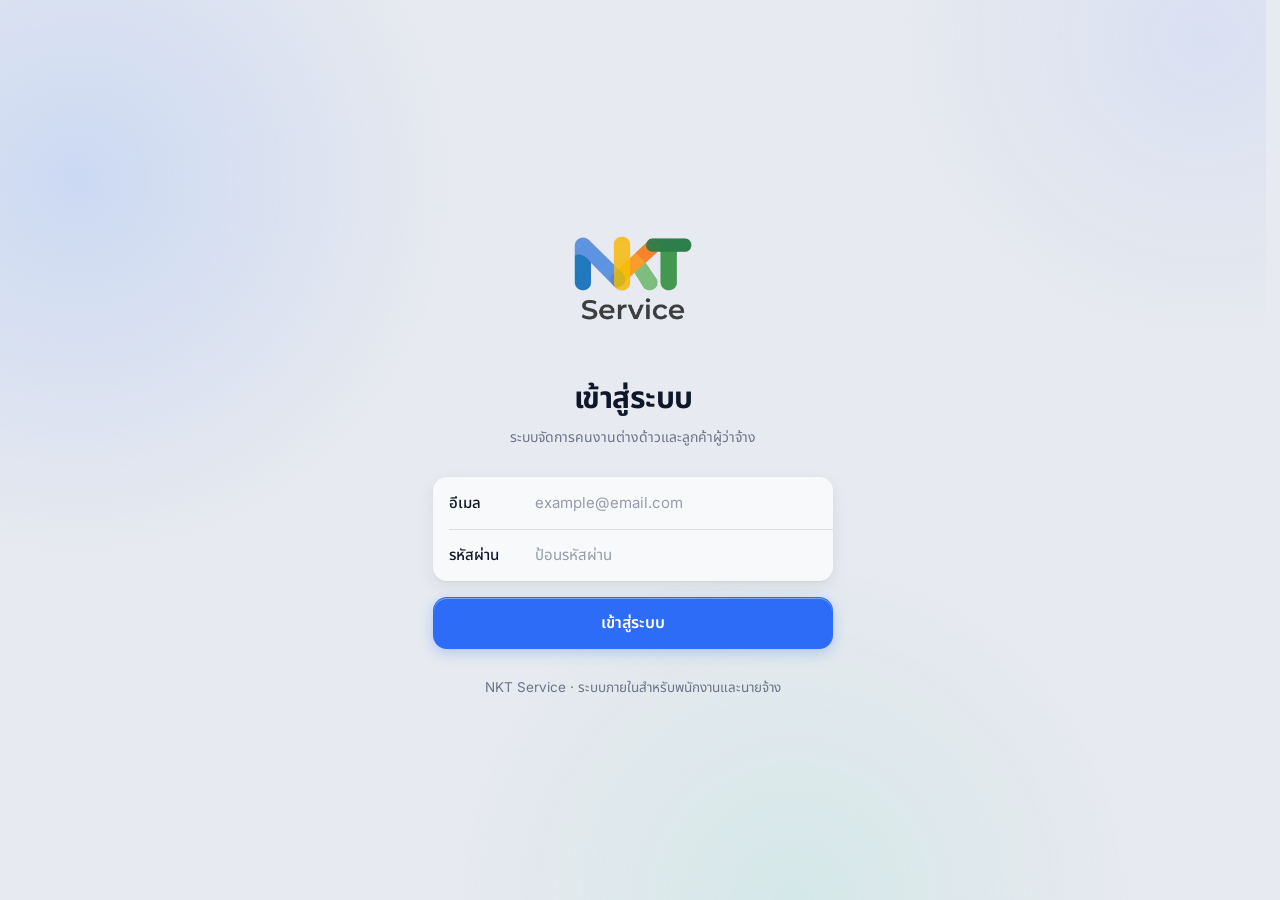
==== index.html @ 1c15a0b8 "Renewal cohort dropdown: always shown, offers cohorts up to 6 months ahead (13/02/2570 was not selec" ====
﻿<!DOCTYPE html>
<html lang="th">
<head>
    <meta charset="UTF-8">
    <meta name="viewport" content="width=device-width, initial-scale=1.0">
    <meta name="description" content="ระบบบริหารจัดการข้อมูลคนงานต่างด้าวและลูกค้าผู้ว่าจ้าง พร้อมระบบแจ้งเตือนเอกสารหมดอายุ">
    <title>ระบบบริหารจัดการคนงานต่างด้าว (Migrant Worker Management System)</title>
    <link rel="icon" type="image/png" href="assets/logo.png">
    <link rel="preconnect" href="https://fonts.googleapis.com">
    <link rel="preconnect" href="https://fonts.gstatic.com" crossorigin>
    <!-- ฟอนต์แบบ iOS (สำรองสำหรับเครื่องที่ไม่ใช่ Apple) — ดู --font-head/--font-body ใน styles.css -->
    <link href="https://fonts.googleapis.com/css2?family=Inter:wght@400;500;600;700&family=Noto+Sans+Thai:wght@400;500;600;700&display=swap" rel="stylesheet">
    <script>
        window.GAS_WEB_APP_URL = "<?!= webAppUrl ?>";
        // ตั้งธีมก่อนโหลด CSS/หน้าเว็บ ไม่ให้จอสว่างแวบก่อนเปลี่ยนเป็นมืด — ดู setTheme() ใน app.js
        try { var t = localStorage.getItem("mw_theme"); if (t === "dark" || t === "pink") document.documentElement.setAttribute("data-theme", t); } catch (e) {}
    </script>
    <link rel="stylesheet" href="styles.css?v=20261030zt">
</head>
<body>
    <!-- หน้าโหลดตอนเปิดระบบ (แบบ iOS) — ซ่อนด้วย hideAppSplash() ใน app.js เมื่อบูตเสร็จ -->
    <div id="app-splash" aria-live="polite">
        <img src="assets/logo.png" alt="NKT Service" class="app-splash-logo">
        <div class="ios-spinner" aria-hidden="true">
            <i></i><i></i><i></i><i></i><i></i><i></i><i></i><i></i><i></i><i></i><i></i><i></i>
        </div>
        <p class="app-splash-text">กำลังโหลด…</p>
    </div>

    <div id="app">
        <!-- ==================== LOGIN VIEW ==================== -->
        <section id="login-view" class="view active">
            <div class="login-container">
                <div class="login-card">
                    <div class="login-header">
                        <img src="assets/logo.png" alt="NKT Service" class="login-logo">
                        <h2>เข้าสู่ระบบ</h2>
                        <p class="subtitle">ระบบจัดการคนงานต่างด้าวและลูกค้าผู้ว่าจ้าง</p>
                    </div>
                    
                    <form id="login-form">
                        <!-- ช่องกรอกแบบกลุ่มของ iOS: กล่องเดียว 2 แถว คั่นด้วยเส้นบาง (ดู .ios-field-group ใน styles.css) -->
                        <div class="ios-field-group">
                            <div class="ios-field">
                                <label for="login-username">อีเมล</label>
                                <input type="email" id="login-username" placeholder="example@email.com" autocomplete="username" autocapitalize="off" spellcheck="false" required>
                            </div>
                            <div class="ios-field">
                                <label for="login-password">รหัสผ่าน</label>
                                <input type="password" id="login-password" placeholder="ป้อนรหัสผ่าน" autocomplete="current-password" required>
                            </div>
                        </div>

                        <div class="error-msg" id="login-error">อีเมลหรือรหัสผ่านไม่ถูกต้อง</div>

                        <button type="submit" id="btn-login" class="btn btn-gold btn-block">
                            <span>เข้าสู่ระบบ</span>
                        </button>
                    </form>
                </div>
                <p class="login-footnote">NKT Service · ระบบภายในสำหรับพนักงานและนายจ้าง</p>
            </div>
        </section>

        <!-- ==================== RESET PASSWORD VIEW ==================== -->
        <section id="reset-password-view" class="view hidden">
            <div class="login-container">
                <div class="login-card">
                    <div class="login-header">
                        <img src="assets/logo.png" alt="NKT Service" class="login-logo">
                        <h2>ตั้งรหัสผ่านใหม่</h2>
                        <p class="subtitle">กรุณาตั้งรหัสผ่านใหม่เพื่อเข้าใช้งานระบบ</p>
                    </div>

                    <form id="reset-password-form">
                        <div class="ios-field-group">
                            <div class="ios-field">
                                <label for="reset-password-new">รหัสใหม่</label>
                                <input type="password" id="reset-password-new" placeholder="อย่างน้อย 8 ตัวอักษร" autocomplete="new-password" required minlength="8">
                            </div>
                            <div class="ios-field">
                                <label for="reset-password-confirm">ยืนยัน</label>
                                <input type="password" id="reset-password-confirm" placeholder="ป้อนรหัสใหม่อีกครั้ง" autocomplete="new-password" required minlength="8">
                            </div>
                        </div>

                        <div class="error-msg" id="reset-password-error"></div>

                        <button type="submit" id="btn-reset-password" class="btn btn-gold btn-block">
                            <span>บันทึกรหัสผ่านใหม่</span>
                        </button>
                    </form>
                </div>
            </div>
        </section>

        <!-- ==================== MAIN APPLICATION LAYOUT ==================== -->
        <div id="main-layout" class="layout hidden">
            <!-- Sidebar Navigation -->
            <aside class="sidebar">
                <div class="sidebar-brand">
                    <img src="assets/logo.png" alt="NKT Service" class="brand-logo-img">
                    <div class="brand-text">
                        <span>Worker System</span>
                    </div>
                </div>

                <nav class="sidebar-menu">
                    <!-- พอร์ทัลนายจ้าง: แสดงเฉพาะบัญชี Client (แทนเมนูอื่นทั้งหมด) ดู renderClientPortal() -->
                    <a href="#" class="menu-item hidden" id="menu-client-portal" onclick="switchView('client-portal')">
                        <span class="ico" data-icon="building"></span>
                        <span>ข้อมูลของบริษัทฉัน</span>
                    </a>
                    <a href="#" class="menu-item active" id="menu-dashboard" onclick="switchView('dashboard')">
                        <svg xmlns="http://www.w3.org/2000/svg" fill="none" viewBox="0 0 24 24" stroke="currentColor" width="20">
                            <path stroke-linecap="round" stroke-linejoin="round" stroke-width="2" d="M4 6a2 2 0 012-2h2a2 2 0 012 2v4a2 2 0 01-2 2H6a2 2 0 01-2-2V6zM14 6a2 2 0 012-2h2a2 2 0 012 2v4a2 2 0 01-2 2h-2a2 2 0 01-2-2V6zM4 16a2 2 0 012-2h2a2 2 0 012 2v4a2 2 0 01-2 2H6a2 2 0 01-2-2v-4zM14 16a2 2 0 012-2h2a2 2 0 012 2v4a2 2 0 01-2 2h-2a2 2 0 01-2-2v-4z" />
                        </svg>
                        <span>หน้าแดชบอร์ด</span>
                        <span class="menu-badge" id="nav-alert-badge" style="display: none;">0</span>
                    </a>
                    <a href="#" class="menu-item" id="menu-customers" onclick="switchView('customers')">
                        <svg xmlns="http://www.w3.org/2000/svg" fill="none" viewBox="0 0 24 24" stroke="currentColor" width="20">
                            <path stroke-linecap="round" stroke-linejoin="round" stroke-width="2" d="M19 21V5a2 2 0 00-2-2H7a2 2 0 00-2 2v16m14 0h2m-2 0h-5m-9 0H3m2 0h5M9 7h1m-1 4h1m4-4h1m-1 4h1m-5 10v-5a1 1 0 011-1h2a1 1 0 011 1v5m-4 0h4" />
                        </svg>
                        <span>ข้อมูลนายจ้าง/ลูกค้า</span>
                    </a>
                    <a href="#" class="menu-item" id="menu-workers" onclick="switchView('workers')">
                        <svg xmlns="http://www.w3.org/2000/svg" fill="none" viewBox="0 0 24 24" stroke="currentColor" width="20">
                            <path stroke-linecap="round" stroke-linejoin="round" stroke-width="2" d="M17 20h5v-2a3 3 0 00-5.356-1.857M17 20H7m10 0v-2c0-.656-.126-1.283-.356-1.857M7 20H2v-2a3 3 0 015.356-1.857M7 20v-2c0-.656.126-1.283.356-1.857m0 0a5.002 5.002 0 019.288 0M15 7a3 3 0 11-6 0 3 3 0 016 0zm6 3a2 2 0 11-4 0 2 2 0 014 0zM7 10a2 2 0 11-4 0 2 2 0 014 0z" />
                        </svg>
                        <span>ข้อมูลคนงานต่างด้าว</span>
                    </a>
                    <a href="#" class="menu-item" id="menu-jobs" onclick="switchView('jobs')">
                        <svg xmlns="http://www.w3.org/2000/svg" fill="none" viewBox="0 0 24 24" stroke="currentColor" width="20">
                            <path stroke-linecap="round" stroke-linejoin="round" stroke-width="2" d="M9 5H7a2 2 0 00-2 2v12a2 2 0 002 2h10a2 2 0 002-2V7a2 2 0 00-2-2h-2M9 5a2 2 0 002 2h2a2 2 0 002-2M9 5a2 2 0 012-2h2a2 2 0 012 2m-6 9l2 2 4-4" />
                        </svg>
                        <span>ระบบแจ้งงาน / ใบสั่งงาน</span>
                    </a>
                    <a href="#" class="menu-item" id="menu-renewals" onclick="switchView('renewals')">
                        <svg class="ios-glyph" xmlns="http://www.w3.org/2000/svg" viewBox="0 0 24 24" width="20" fill="none" stroke="currentColor" stroke-width="1.8" stroke-linecap="round" stroke-linejoin="round"><path d="M20 11a8 8 0 0 0-14.3-4.9L4 8M4 4v4h4M4 13a8 8 0 0 0 14.3 4.9L20 16M20 20v-4h-4"/></svg>
                        <span>ต่ออายุ / ขึ้นทะเบียน</span>
                    </a>
                    <a href="#" class="menu-item" id="menu-expenses" onclick="switchView('expenses')">
                        <svg xmlns="http://www.w3.org/2000/svg" fill="none" viewBox="0 0 24 24" stroke="currentColor" width="20">
                            <path stroke-linecap="round" stroke-linejoin="round" stroke-width="2" d="M9 7h6m0 10v-3m-3 3h.01M9 17h.01M9 14h.01M12 14h.01M15 11h.01M12 11h.01M9 11h.01M7 21h10a2 2 0 002-2V5a2 2 0 00-2-2H7a2 2 0 00-2 2v14a2 2 0 002 2z" />
                        </svg>
                        <span>บัญชีและการเงิน</span>
                    </a>
                    <a href="#" class="menu-item" id="menu-agents" onclick="switchView('agents')">
                        <svg xmlns="http://www.w3.org/2000/svg" fill="none" viewBox="0 0 24 24" stroke="currentColor" width="20">
                            <path stroke-linecap="round" stroke-linejoin="round" stroke-width="2" d="M17 20h5v-2a3 3 0 00-5.356-1.857M9 20H4v-2a3 3 0 015.356-1.857M9 20v-2c0-.656.126-1.283.356-1.857m0 0a5.002 5.002 0 019.288 0M13 7a4 4 0 11-8 0 4 4 0 018 0zm6 3a2 2 0 11-4 0 2 2 0 014 0z" />
                        </svg>
                        <span>การจัดการ Agent</span>
                    </a>
                    <a href="#" class="menu-item hidden" id="menu-users" onclick="switchView('users')">
                        <svg xmlns="http://www.w3.org/2000/svg" fill="none" viewBox="0 0 24 24" stroke="currentColor" width="20">
                            <path stroke-linecap="round" stroke-linejoin="round" stroke-width="2" d="M16 7a4 4 0 11-8 0 4 4 0 018 0zM12 14a7 7 0 00-7 7h14a7 7 0 00-7-7z" />
                        </svg>
                        <span>การจัดการผู้ใช้งาน</span>
                    </a>
                    <a href="#" class="menu-item" id="menu-backup" onclick="switchView('backup')">
                        <svg xmlns="http://www.w3.org/2000/svg" fill="none" viewBox="0 0 24 24" stroke="currentColor" width="20">
                            <path stroke-linecap="round" stroke-linejoin="round" stroke-width="2" d="M8 7H5a2 2 0 00-2 2v9a2 2 0 002 2h14a2 2 0 002-2V9a2 2 0 00-2-2h-3m-1 4l-3 3m0 0l-3-3m3 3V4" />
                        </svg>
                        <span>สำรองและกู้คืนข้อมูล</span>
                    </a>
                </nav>

                <div class="sidebar-footer">
                    <div class="sidebar-user">
                        <!-- กดรูปเพื่อเปลี่ยนรูปโปรไฟล์ของตัวเอง (ทุกบทบาท — changeMyAvatar ใน app.js) -->
                        <label class="user-avatar" id="user-avatar-initial" title="เปลี่ยนรูปโปรไฟล์ของฉัน"><span id="user-avatar-face">A</span><input type="file" accept="image/*" hidden onchange="changeMyAvatar(event)"></label>
                        <div class="user-info">
                            <h4 id="user-display-name">Admin User</h4>
                            <span class="badge badge-gold" id="user-role-display">Administrator</span>
                        </div>
                    </div>
                    <button class="btn btn-outline btn-block btn-logout" id="btn-logout" onclick="logout()">
                        <svg xmlns="http://www.w3.org/2000/svg" fill="none" viewBox="0 0 24 24" stroke="currentColor" width="18">
                            <path stroke-linecap="round" stroke-linejoin="round" stroke-width="2" d="M17 16l4-4m0 0l-4-4m4 4H7m6 4v1a3 3 0 01-3 3H6a3 3 0 01-3-3V7a3 3 0 013-3h4a3 3 0 013 3v1" />
                        </svg>
                        <span>ออกจากระบบ</span>
                    </button>
                </div>
            </aside>

            <!-- คลิกพื้นที่มืดด้านหลัง = ปิดเมนู (เฉพาะจอมือถือ/แท็บเล็ตที่เมนูเป็นลิ้นชักเลื่อนออกมา) -->
            <div class="sidebar-overlay" id="sidebar-overlay" onclick="closeMobileSidebar()"></div>

            <!-- Main Panel -->
            <main class="main-panel">
                <!-- Top Header Bar -->
                <header class="top-bar">
                    <button type="button" class="mobile-menu-btn" id="mobile-menu-btn" onclick="toggleMobileSidebar()" aria-label="เปิดเมนู">
                        <svg xmlns="http://www.w3.org/2000/svg" fill="none" viewBox="0 0 24 24" stroke="currentColor" width="24">
                            <path stroke-linecap="round" stroke-linejoin="round" stroke-width="2" d="M4 6h16M4 12h16M4 18h16" />
                        </svg>
                    </button>
                    <div class="page-title">
                        <h2 id="topbar-title">แดชบอร์ดระบบ</h2>
                    </div>
                    <div class="top-bar-actions">
                        <!-- ดึงข้อมูลล่าสุดจาก Supabase ใหม่ (เช่น มีคนอื่นแก้ข้อมูลจากอีกเครื่อง) โดยไม่ต้องรีเฟรชทั้งหน้าเว็บ — ดู refreshAppData() -->
                        <button type="button" class="topbar-refresh-btn" id="topbar-refresh-btn" onclick="refreshAppData()" title="ดึงข้อมูลล่าสุด (รีเฟรช)">
                            <svg class="ios-glyph" xmlns="http://www.w3.org/2000/svg" viewBox="0 0 24 24" width="22" fill="none" stroke="currentColor" stroke-width="1.8" stroke-linecap="round" stroke-linejoin="round"><path d="M20 11a8 8 0 0 0-14.3-4.9L4 8M4 4v4h4M4 13a8 8 0 0 0 14.3 4.9L20 16M20 20v-4h-4"/></svg>
                        </button>
                        <!-- ย่อ/ขยายเมนูข้าง (เฉพาะจอกว้าง) — ย่อแล้วเหลือแต่ไอคอน ดู toggleSidebarCollapse() -->
                        <button type="button" class="topbar-refresh-btn sidebar-collapse-btn" id="sidebar-collapse-btn" onclick="toggleSidebarCollapse()" title="ย่อเมนู">
                            <svg xmlns="http://www.w3.org/2000/svg" fill="none" viewBox="0 0 24 24" stroke="currentColor" width="22">
                                <path stroke-linecap="round" stroke-linejoin="round" stroke-width="2" d="M11 19l-7-7 7-7m8 14l-7-7 7-7" />
                            </svg>
                        </button>
                        <!-- ปฏิทินทีม: โน้ตร่วมกันของผู้ใช้ภายใน + วันหยุดราชการ (ซ่อนสำหรับบัญชีนายจ้าง — setupFormPermissions) ดู openCalendarView() -->
                        <button type="button" class="topbar-refresh-btn" id="topbar-calendar-btn" onclick="switchView('calendar')" title="ปฏิทินทีม (โน้ตร่วมกัน + วันหยุดราชการ)" aria-label="ปฏิทินทีม">
                            <svg class="ios-glyph" xmlns="http://www.w3.org/2000/svg" viewBox="0 0 24 24" width="22" fill="none" stroke="currentColor" stroke-width="1.8" stroke-linecap="round" stroke-linejoin="round"><rect x="3.5" y="5" width="17" height="15.5" rx="2.5"/><path d="M8 3v4M16 3v4M3.5 10h17"/></svg>
                        </button>
                        <!-- กระดิ่งแจ้งเตือนแยกตามตำแหน่ง — กดเปิดรายการ ดู buildNotificationGroups() / toggleNotificationPanel() -->
                        <div class="bell-wrap" id="bell-wrap">
                        <div class="notification-bell" onclick="toggleNotificationPanel()" role="button" aria-label="การแจ้งเตือน" tabindex="0">
                            <svg xmlns="http://www.w3.org/2000/svg" fill="none" viewBox="0 0 24 24" stroke="currentColor" width="24">
                                <path stroke-linecap="round" stroke-linejoin="round" stroke-width="2" d="M15 17h5l-1.405-1.405A2.032 2.032 0 0118 14.158V11a6.002 6.002 0 00-4-5.659V5a2 2 0 10-4 0v.341C7.67 6.165 6 8.388 6 11v3.159c0 .538-.214 1.055-.595 1.436L4 17h5m6 0v1a3 3 0 11-6 0v-1m6 0H9" />
                            </svg>
                            <span class="bell-badge" id="bell-alert-badge" style="display: none;">0</span>
                        </div>
                        <div class="bell-panel hidden" id="bell-panel" role="dialog" aria-label="รายการแจ้งเตือน"></div>
                        </div>
                        <div class="current-date" id="header-date">10 กรกฎาคม 2026</div>
                        <!-- เลือกธีม (สว่าง / ชมพู / มืด) — ไอคอนพระจันทร์, พระอาทิตย์ตอนมืด ดู toggleThemeMenu() / setTheme() -->
                        <div class="theme-picker" id="theme-picker">
                        <button type="button" class="topbar-refresh-btn theme-toggle-btn" id="theme-toggle-btn" onclick="toggleThemeMenu()" title="เลือกธีม" aria-label="เลือกธีม" aria-haspopup="menu" aria-expanded="false">
                            <svg class="theme-icon-moon" xmlns="http://www.w3.org/2000/svg" fill="none" viewBox="0 0 24 24" stroke="currentColor">
                                <path stroke-linecap="round" stroke-linejoin="round" stroke-width="2" d="M20.354 15.354A9 9 0 018.646 3.646 9.003 9.003 0 0012 21a9.003 9.003 0 008.354-5.646z" />
                            </svg>
                            <svg class="theme-icon-sun" xmlns="http://www.w3.org/2000/svg" fill="none" viewBox="0 0 24 24" stroke="currentColor">
                                <path stroke-linecap="round" stroke-linejoin="round" stroke-width="2" d="M12 3v1m0 16v1m9-9h-1M4 12H3m15.364 6.364l-.707-.707M6.343 6.343l-.707-.707m12.728 0l-.707.707M6.343 17.657l-.707.707M16 12a4 4 0 11-8 0 4 4 0 018 0z" />
                            </svg>
                        </button>
                        <div class="theme-menu hidden" id="theme-menu" role="menu">
                            <button type="button" role="menuitem" data-theme-option="light" onclick="setTheme('light')"><span class="theme-swatch theme-swatch-light"></span> สว่าง (กรมท่า)</button>
                            <button type="button" role="menuitem" data-theme-option="pink" onclick="setTheme('pink')"><span class="theme-swatch theme-swatch-pink"></span> ชมพู (โรสอ่อน)</button>
                            <button type="button" role="menuitem" data-theme-option="dark" onclick="setTheme('dark')"><span class="theme-swatch theme-swatch-dark"></span> มืด (กรมท่าหม่น)</button>
                        </div>
                        </div>
                    </div>
                </header>

                <!-- Content Area -->
                <div class="content-body">
                    <!-- ==================== DASHBOARD VIEW ==================== -->
                    <div id="view-dashboard" class="content-section active">
                        <!-- Dashboard Tabs -->
                        <div class="dashboard-tabs" style="display: flex; gap: 15px; margin-bottom: 25px; border-bottom: 2px solid #e2e8f0; padding-bottom: 12px;">
                            <button class="btn btn-gold" id="btn-tab-overview" onclick="switchDashboardTab('overview')" style="padding: 8px 18px; border-radius: var(--radius-sm); font-weight: 600;">
                                <span class="ico" data-icon="home"></span> ภาพรวมและการแจ้งเตือนรายนายจ้าง
                            </button>
                            <button class="btn btn-outline" id="btn-tab-monthly" onclick="switchDashboardTab('monthly')" style="padding: 8px 18px; border-radius: var(--radius-sm); font-weight: 600;">
                                <span class="ico" data-icon="chart"></span> สถิติการเพิ่มนายจ้าง/ลูกจ้างรายเดือน
                            </button>
                            <button class="btn btn-outline" id="btn-tab-completed" onclick="switchDashboardTab('completed')" style="padding: 8px 18px; border-radius: var(--radius-sm); font-weight: 600;">
                                <span class="ico" data-icon="ok"></span> สรุปงานที่แจ้งสำเร็จ
                            </button>
                        </div>

                        <!-- TAB 1: OVERVIEW AND ALERTS (GROUPED BY EMPLOYER) -->
                        <div id="db-tab-overview" class="db-tab-content">
                            <!-- สถิติภาพรวม: แคปซูลสีตามความเร่งด่วน (แบบ Wallet 2026-10) — ตัวเลขเติมใน renderDashboard() -->
                            <div class="stat-pills">
                                <div class="stat-pill tone-navy" data-go="customers" role="button" tabindex="0">
                                    <h3 id="stat-total-customers">0</h3>
                                    <p>นายจ้าง/ลูกค้าทั้งหมด</p>
                                </div>
                                <div class="stat-pill tone-teal" data-go="workers" role="button" tabindex="0">
                                    <h3 id="stat-total-workers">0</h3>
                                    <p>คนงานต่างด้าวทั้งหมด</p>
                                </div>
                                <div class="stat-pill tone-purple" data-go="open-jobs" role="button" tabindex="0">
                                    <h3 id="stat-open-jobs">0</h3>
                                    <p>งานที่เปิดอยู่ (ยังไม่ปิดงาน)</p>
                                </div>
                                <div class="stat-pill tone-red" data-go="expiry" role="button" tabindex="0">
                                    <h3 id="stat-expiry-warnings">0</h3>
                                    <p>เอกสารใกล้หมดอายุ/หมดอายุแล้ว</p>
                                </div>
                                <div class="stat-pill tone-red needs-finance" data-go="overdue-bills" role="button" tabindex="0">
                                    <h3 id="stat-overdue-invoices">0</h3>
                                    <p>บิลค้างชำระเกิน 15 วัน</p>
                                </div>
                            </div>

                            <!-- Charts and Proportions -->
                            <div class="dashboard-grid">
                                <!-- Left: Expiration Notifications Grouped by Employer (Critical) -->
                                <div class="dashboard-panel panel-alerts" style="flex: 1.8;">
                                    <div class="panel-header">
                                        <h3><span class="ico" data-icon="warn"></span> แจ้งเตือนวันหมดอายุเอกสารแยกรายนายจ้าง (Passport < 180 วัน / WP < 60 วัน)</h3>
                                        <span class="badge badge-danger" id="alert-employer-count-badge">0 บริษัท</span>
                                    </div>
                                    <div style="padding: 10px 14px 0;">
                                        <div class="search-box" style="max-width: 100%;">
                                            <svg class="ios-glyph" xmlns="http://www.w3.org/2000/svg" viewBox="0 0 24 24" width="18" fill="none" stroke="currentColor" stroke-width="1.8" stroke-linecap="round" stroke-linejoin="round"><circle class="fl" cx="11" cy="11" r="6.5"/><path d="m20 20-4.4-4.4"/></svg>
                                            <input type="text" id="search-dashboard-employer-alerts" placeholder="ค้นหาชื่อนายจ้าง..." oninput="renderEmployerAlerts()">
                                        </div>
                                    </div>
                                    <div class="panel-content" style="padding: 0; overflow-x: auto;">
                                        <table class="data-table" style="box-shadow: none; border: none; border-radius: 0;">
                                            <thead>
                                                <tr>
                                                    <th>ชื่อบริษัท / นายจ้าง</th>
                                                    <th>ใกล้หมดอายุ (<span class="ico" data-icon="warn"></span>)</th>
                                                    <th>หมดอายุแล้ว (<span class="ico" data-icon="bad"></span>)</th>
                                                    <th>หนังสือรับรองบริษัท</th>
                                                    <th style="text-align: center; width: 140px;">จัดการ</th>
                                                </tr>
                                            </thead>
                                            <tbody id="dashboard-employer-alerts-tbody">
                                                <!-- Dynamic list grouped by employer -->
                                            </tbody>
                                        </table>
                                    </div>
                                </div>

                                <!-- Right: Statistics Charts -->
                                <div class="dashboard-panel panel-charts" style="flex: 1.2;">
                                    <div class="panel-header" style="display: flex; justify-content: space-between; align-items: center; gap: 10px;">
                                        <h3>สัดส่วนสัญชาติคนงานต่างด้าว</h3>
                                        <div style="display: flex; gap: 4px;">
                                            <button type="button" class="btn btn-sm btn-outline btn-chart-toggle" id="btn-nationality-view-chart" onclick="toggleChartView('nationality', 'chart')"><span class="ico" data-icon="pie"></span> กราฟวงกลม</button>
                                            <button type="button" class="btn btn-sm btn-gold btn-chart-toggle" id="btn-nationality-view-table" onclick="toggleChartView('nationality', 'table')"><span class="ico" data-icon="chart"></span> แถบ</button>
                                        </div>
                                    </div>
                                    <div class="panel-content">
                                        <div class="nationality-chart-container" id="db-nationality-table-wrap">
                                            <div class="chart-bars" id="nationality-bars">
                                                <!-- Dynamic chart list -->
                                            </div>
                                        </div>
                                        <div class="hidden" id="db-nationality-chart-wrap">
                                            <div id="db-nationality-chart" class="dash-pie"></div>
                                        </div>
                                        <hr>
                                        <div class="panel-header" style="padding: 10px 0 0 0; display: flex; justify-content: space-between; align-items: center; gap: 10px;">
                                            <h3>พื้นที่จังหวัดของกลุ่มลูกค้า</h3>
                                            <div style="display: flex; gap: 4px;"><button type="button" class="btn btn-sm btn-gold btn-chart-toggle" id="btn-custprov-view-chart" onclick="toggleChartView('custprov', 'chart')"><span class="ico" data-icon="pie"></span> กราฟวงกลม</button><button type="button" class="btn btn-sm btn-outline btn-chart-toggle" id="btn-custprov-view-table" onclick="toggleChartView('custprov', 'table')"><span class="ico" data-icon="pin"></span> รายการ</button></div>
                                        </div>
                                        <div class="hidden" id="db-custprov-chart-wrap"><div id="db-custprov-chart" class="dash-pie"></div></div>
                                        <div id="db-custprov-table-wrap"><div class="customer-locations-list" id="customer-locations">
                                            <!-- Dynamic locations list -->
                                        </div></div>
                                    </div>
                                </div>
                                <!-- คนงานแยกรายจังหวัด (ตามที่ตั้งสำนักงานใหญ่ของนายจ้าง = สถานที่ทำงาน) — ดู renderWorkerProvinces() -->
                                <div class="dashboard-panel panel-worker-provinces">
                                    <div class="panel-header" style="display: flex; justify-content: space-between; align-items: center; gap: 10px;">
                                        <h3>คนงานต่างด้าวแยกรายจังหวัด <small class="text-muted">ตามที่ตั้งนายจ้าง</small></h3>
                                        <div style="display: flex; gap: 4px;">
                                            <button type="button" class="btn btn-sm btn-outline btn-chart-toggle" id="btn-provinces-view-chart" onclick="toggleChartView('provinces', 'chart')"><span class="ico" data-icon="pie"></span> กราฟวงกลม</button>
                                            <button type="button" class="btn btn-sm btn-gold btn-chart-toggle" id="btn-provinces-view-table" onclick="toggleChartView('provinces', 'table')"><span class="ico" data-icon="chart"></span> แถบ</button>
                                        </div>
                                    </div>
                                    <div class="panel-content">
                                        <div id="db-provinces-table-wrap"><div class="province-bars" id="dashboard-worker-provinces"></div></div>
                                        <div class="hidden" id="db-provinces-chart-wrap"><div id="db-provinces-chart" class="dash-pie"></div></div>
                                    </div>
                                </div>
                                <!-- สถานะงาน (กราฟวงกลม) — ดู renderJobStatusPie() -->
                                <div class="dashboard-panel panel-job-status">
                                    <div class="panel-header">
                                        <h3>สถานะงานทั้งหมด</h3>
                                    </div>
                                    <div class="panel-content">
                                        <div id="db-job-status-chart" class="dash-pie"></div>
                                    </div>
                                </div>
                                <!-- รุ่นต่ออายุที่จะมาถึง (owner 2026-10-30) — ตัวเลขสรุปต่อรุ่น ไม่แสดงรายคน ดู renderRenewalCohortsPanel() -->
                                <div class="dashboard-panel panel-renewal-cohorts needs-ops">
                                    <div class="panel-header">
                                        <h3>รุ่นต่ออายุที่จะมาถึง</h3>
                                    </div>
                                    <div class="panel-content">
                                        <div id="db-renewal-cohorts" class="drc-list"></div>
                                    </div>
                                </div>
                            </div>
                        </div>

                        <!-- TAB 2: MONTHLY REGISTRATION STATISTICS -->
                        <div id="db-tab-monthly" class="db-tab-content hidden">
                            <div class="dashboard-grid" style="display: grid; grid-template-columns: 1fr 1fr; gap: 20px;">
                                <!-- Left panel: Employers Added Monthly -->
                                <div class="dashboard-panel">
                                    <div class="panel-header">
                                        <h3><span class="ico" data-icon="building"></span> สถิติการลงทะเบียนนายจ้างประจำเดือน (Employer Registrations)</h3>
                                    </div>
                                    <div class="panel-content" style="padding: 0; overflow-x: auto;">
                                        <table class="data-table" style="box-shadow: none; border: none; border-radius: 0;">
                                            <thead>
                                                <tr>
                                                    <th>ประจำเดือน (Month)</th>
                                                    <th style="text-align: center; width: 160px;">นายจ้างเพิ่มใหม่ (ราย)</th>
                                                </tr>
                                            </thead>
                                            <tbody id="db-monthly-customers-tbody">
                                                <!-- Dynamic -->
                                            </tbody>
                                        </table>
                                    </div>
                                </div>

                                <!-- Right panel: Workers Added Monthly -->
                                <div class="dashboard-panel">
                                    <div class="panel-header">
                                        <h3><span class="ico" data-icon="worker"></span> สถิติการขึ้นทะเบียนลูกจ้างประจำเดือน (Worker Registrations)</h3>
                                    </div>
                                    <div class="panel-content" style="padding: 0; overflow-x: auto;">
                                        <table class="data-table" style="box-shadow: none; border: none; border-radius: 0;">
                                            <thead>
                                                <tr>
                                                    <th>ประจำเดือน (Month)</th>
                                                    <th style="text-align: center; width: 160px;">ลูกจ้างเพิ่มใหม่ (คน)</th>
                                                </tr>
                                            </thead>
                                            <tbody id="db-monthly-workers-tbody">
                                                <!-- Dynamic -->
                                            </tbody>
                                        </table>
                                    </div>
                                </div>
                            </div>

                            <!-- Detailed Registered List for Selected Month -->
                            <div class="dashboard-panel" style="margin-top: 25px;">
                                <div class="panel-header" style="display: flex; justify-content: space-between; align-items: center;">
                                    <h3 id="db-monthly-details-title" style="margin: 0;"><span class="ico" data-icon="clipboard"></span> รายชื่อข้อมูลผู้ลงทะเบียนประจำเดือน</h3>
                                    <select id="db-monthly-select-month" class="select-filter" onchange="renderMonthlyDetails()">
                                        <!-- Month Options -->
                                    </select>
                                </div>
                                <div class="panel-content" style="display: grid; grid-template-columns: 1fr 1fr; gap: 30px; padding: 25px;">
                                    <div style="background-color: #f8fafc; border: 1px solid #e2e8f0; border-radius: var(--radius-sm); padding: 18px;">
                                        <h5 style="font-size: 14px; font-weight: 600; margin-bottom: 12px; color: var(--navy-dark); border-bottom: 2px solid var(--navy-light); padding-bottom: 6px;"><span class="ico" data-icon="building"></span> รายชื่อนายจ้างจดทะเบียนใหม่:</h5>
                                        <ul id="db-monthly-details-customers" style="list-style-type: none; padding-left: 0; display: flex; flex-direction: column; gap: 8px; max-height: 250px; overflow-y: auto;">
                                            <!-- List -->
                                        </ul>
                                    </div>
                                    <div style="background-color: #f8fafc; border: 1px solid #e2e8f0; border-radius: var(--radius-sm); padding: 18px;">
                                        <h5 style="font-size: 14px; font-weight: 600; margin-bottom: 12px; color: var(--navy-dark); border-bottom: 2px solid var(--navy-light); padding-bottom: 6px;"><span class="ico" data-icon="worker"></span> รายชื่อลูกจ้างขึ้นทะเบียนใหม่:</h5>
                                        <ul id="db-monthly-details-workers" style="list-style-type: none; padding-left: 0; display: flex; flex-direction: column; gap: 8px; max-height: 250px; overflow-y: auto;">
                                            <!-- List -->
                                        </ul>
                                    </div>
                                </div>
                            </div>
                        </div>

                        <!-- TAB 4: COMPLETED JOBS SUMMARY -->
                        <div id="db-tab-completed" class="db-tab-content hidden">
                            <!-- ตัวกรอง (แถบโค้งแบบเดียวกับสรุปการเงิน) -->
                            <div class="panel-header fin-period-bar" style="display: flex; justify-content: space-between; align-items: center; flex-wrap: wrap; gap: 10px; margin-bottom: 15px; padding: 0;">
                                <h4 style="font-size: 14.5px; font-weight: 700; color: var(--navy-dark); margin: 0;"><span class="ico" data-icon="search"></span> ค้นหางานที่แจ้งสำเร็จ</h4>
                                <div style="display: flex; gap: 10px; flex-wrap: wrap;">
                                    <!-- <select> ซ่อนไว้เป็นแหล่งเก็บค่าจริง (ค่าว่าง = ทั้งหมด) — ช่องที่พิมพ์ค้นหาคือ db-completed-*-search (registerSearchSelect ใน app.js) -->
                                    <select id="db-completed-select-employer" class="hidden" onchange="renderCompletedJobsStats()">
                                        <option value="">ภาพรวมทั้งหมด (ทุกนายจ้าง)</option>
                                        <!-- Dynamic employer options -->
                                    </select>
                                    <select id="db-completed-select-agent" class="hidden" onchange="renderCompletedJobsStats()">
                                        <option value="">ทุก Agent (ไม่กรอง)</option>
                                        <!-- Dynamic agent options -->
                                    </select>
                                    <div class="search-box" style="min-width: 240px;">
                                        <svg class="ios-glyph" xmlns="http://www.w3.org/2000/svg" viewBox="0 0 24 24" width="18" fill="none" stroke="currentColor" stroke-width="1.8" stroke-linecap="round" stroke-linejoin="round"><circle class="fl" cx="11" cy="11" r="6.5"/><path d="m20 20-4.4-4.4"/></svg>
                                        <input type="text" id="db-completed-employer-search" placeholder="ค้นหานายจ้าง (ว่าง = ทุกนายจ้าง)" autocomplete="off">
                                    </div>
                                    <div class="search-box" style="min-width: 240px;">
                                        <svg class="ios-glyph" xmlns="http://www.w3.org/2000/svg" viewBox="0 0 24 24" width="18" fill="none" stroke="currentColor" stroke-width="1.8" stroke-linecap="round" stroke-linejoin="round"><circle class="fl" cx="11" cy="11" r="6.5"/><path d="m20 20-4.4-4.4"/></svg>
                                        <input type="text" id="db-completed-agent-search" placeholder="ค้นหา Agent (ว่าง = ทุก Agent)" autocomplete="off">
                                    </div>
                                </div>
                            </div>

                            <!-- บัตรหลักแบบ Wallet + การ์ดเดือนนี้ (ตัวเลขเติมใน renderCompletedJobsStats) — เป็นวิดเจ็ตกระดาน "completed" -->
                            <div class="completed-hero-grid">
                                <div class="wallet-card completed-wallet">
                                    <div class="wallet-card-top"><span class="wallet-brand"><span class="ico" data-icon="ok"></span> งานที่แจ้งสำเร็จ</span><span class="wallet-period">ตามตัวกรอง</span></div>
                                    <div>
                                        <p class="wallet-label">งานที่แจ้งสำเร็จทั้งหมด</p>
                                        <p class="wallet-amount"><span id="stat-completed-total">0</span> <span class="wallet-unit">งาน</span></p>
                                    </div>
                                </div>
                                <div class="fin-profit-card completed-month-card">
                                    <p>งานที่แจ้งสำเร็จเดือนนี้</p>
                                    <h3 id="stat-completed-this-month">0</h3>
                                </div>
                            </div>

                            <div class="dashboard-grid" style="display: grid; grid-template-columns: 1fr 1fr; gap: 20px;">
                                <!-- Left panel: Completed Jobs by Month -->
                                <div class="dashboard-panel">
                                    <div class="panel-header">
                                        <h3><span class="ico" data-icon="calendar"></span> สรุปงานที่แจ้งสำเร็จรายเดือน</h3>
                                    </div>
                                    <div class="panel-content" style="padding: 0; overflow-x: auto; max-height: 400px;">
                                        <table class="data-table" style="box-shadow: none; border: none; border-radius: 0;">
                                            <thead>
                                                <tr>
                                                    <th>ประจำเดือน (Month)</th>
                                                    <th style="text-align: center; width: 140px;">งานที่สำเร็จ</th>
                                                </tr>
                                            </thead>
                                            <tbody id="db-completed-monthly-tbody">
                                                <!-- Dynamic -->
                                            </tbody>
                                        </table>
                                    </div>
                                </div>

                                <!-- Right panel: Completed Jobs by Job Type -->
                                <div class="dashboard-panel">
                                    <div class="panel-header" style="display: flex; justify-content: space-between; align-items: center; gap: 10px;">
                                        <h3><span class="ico" data-icon="folder"></span> สรุปงานที่แจ้งสำเร็จแยกประเภทงาน</h3>
                                        <div style="display: flex; gap: 4px;"><button type="button" class="btn btn-sm btn-gold btn-chart-toggle" id="btn-donetypes-view-chart" onclick="toggleChartView('donetypes', 'chart')"><span class="ico" data-icon="pie"></span> กราฟวงกลม</button><button type="button" class="btn btn-sm btn-outline btn-chart-toggle" id="btn-donetypes-view-table" onclick="toggleChartView('donetypes', 'table')"><span class="ico" data-icon="clipboard"></span> ตาราง</button></div>
                                    </div>
                                    <div class="panel-content hidden" id="db-donetypes-chart-wrap" style="padding: 12px; max-height: 400px; overflow-y: auto;"><div id="db-donetypes-chart" class="dash-pie"></div></div>
                                    <div class="panel-content" id="db-donetypes-table-wrap" style="padding: 0; overflow-x: auto; max-height: 400px;">
                                        <table class="data-table" style="box-shadow: none; border: none; border-radius: 0;">
                                            <thead>
                                                <tr>
                                                    <th>ประเภทงานบริการ</th>
                                                    <th style="text-align: center; width: 140px;">งานที่สำเร็จ</th>
                                                </tr>
                                            </thead>
                                            <tbody id="db-completed-jobtype-tbody">
                                                <!-- Dynamic -->
                                            </tbody>
                                        </table>
                                    </div>
                                </div>
                            </div>
                        </div>
                    </div>

                    <!-- ==================== CLIENT PORTAL (บัญชีนายจ้าง/Client) ดู renderClientPortal() ====================
                         นายจ้างเห็นเฉพาะข้อมูลของตัวเอง (RLS) — คนงาน+เอกสารลูกจ้าง / งานที่แจ้ง / ยอดค้างชำระ / ใบเสร็จ
                         ไม่แสดงเอกสารของนายจ้างเอง (ตามที่เจ้าของระบบกำหนด 2026-10-02) -->
                    <div id="view-client-portal" class="content-section hidden">
                        <div class="client-portal-head" id="client-portal-head"></div>
                        <div class="dashboard-tabs client-portal-tabs">
                            <button type="button" class="btn btn-gold" data-portal-tab="workers" onclick="switchClientPortalTab('workers')"><span class="ico" data-icon="users"></span> คนงานของฉัน</button>
                            <button type="button" class="btn btn-outline" data-portal-tab="renewal" onclick="switchClientPortalTab('renewal')" title="ขอต่ออายุใบอนุญาตทำงาน และดูความคืบหน้า"><span class="ico" data-icon="refresh"></span> ต่ออายุ <span class="cp-tab-badge" id="cp-renewal-badge"></span></button>
                            <button type="button" class="btn btn-outline" data-portal-tab="register" onclick="switchClientPortalTab('register')" title="ส่งรายชื่อคนงานที่รอขึ้นทะเบียน"><span class="ico" data-icon="user"></span> ขึ้นทะเบียน</button>
                            <button type="button" class="btn btn-outline" data-portal-tab="jobs" onclick="switchClientPortalTab('jobs')"><span class="ico" data-icon="clipboard"></span> งานที่แจ้ง</button>
                            <button type="button" class="btn btn-outline" data-portal-tab="balance" onclick="switchClientPortalTab('balance')"><span class="ico" data-icon="receipt"></span> ยอดค้างชำระ</button>
                            <button type="button" class="btn btn-outline" data-portal-tab="receipts" onclick="switchClientPortalTab('receipts')"><span class="ico" data-icon="cash"></span> ใบเสร็จรับเงิน</button>
                        </div>
                        <div id="client-portal-body"></div>
                    </div>

                    <!-- ==================== CUSTOMERS VIEW ==================== -->
                    <div id="view-customers" class="content-section hidden">
                        <div class="table-actions">
                            <div class="search-filters-group">
                            <div class="search-box">
                                <svg class="ios-glyph" xmlns="http://www.w3.org/2000/svg" viewBox="0 0 24 24" width="18" fill="none" stroke="currentColor" stroke-width="1.8" stroke-linecap="round" stroke-linejoin="round"><circle class="fl" cx="11" cy="11" r="6.5"/><path d="m20 20-4.4-4.4"/></svg>
                                <input type="text" id="search-customer" placeholder="ค้นหาชื่อบริษัท, เลขผู้เสียภาษี, หรือผู้ประสานงาน..." oninput="renderCustomers()">
                            </div>
                            <div class="filter-box">
                            <!-- ตัวกรองประเภทธุรกิจ / จังหวัด (ตัวเลือกสร้างจากข้อมูลนายจ้างที่มีจริง ดู fillCustomerFilterOptions) -->
                            <select id="filter-customer-entity" class="select-filter" onchange="customersCurrentPage = 1; renderCustomers()">
                                <option value="">นิติบุคคล + บุคคลธรรมดา</option>
                                <option value="juristic">นิติบุคคล</option>
                                <option value="individual">บุคคลธรรมดา</option>
                                <option value="inactive">ปิดใช้งาน (Inactive)</option>
                            </select>
                            <select id="filter-customer-business" class="select-filter" onchange="customersCurrentPage = 1; renderCustomers()">
                                <option value="">ทุกประเภทธุรกิจ</option>
                            </select>
                            <select id="filter-customer-province" class="select-filter" onchange="customersCurrentPage = 1; renderCustomers()">
                                <option value="">ทุกจังหวัด</option>
                            </select>
                            </div></div>
                            <button class="btn btn-gold btn-add" id="btn-add-customer" onclick="openCustomerModal()">
                                <svg class="ios-glyph" xmlns="http://www.w3.org/2000/svg" viewBox="0 0 24 24" width="18" fill="none" stroke="currentColor" stroke-width="1.8" stroke-linecap="round" stroke-linejoin="round"><path d="M12 5v14M5 12h14"/></svg>
                                <span>เพิ่มลูกค้า/นายจ้าง</span>
                            </button>
                        </div>

                        <div class="table-container">
                            <table class="data-table" id="customers-table">
                                <thead>
                                    <tr>
                                        <th>เลขประจำตัว / เลขบริษัท</th>
                                        <th>ชื่อบริษัท / นายจ้าง</th>
                                        <th>ประเภทกิจการ</th>
                                        <th>หนังสือรับรอง (วันหมดอายุ)</th>
                                        <th>ที่อยู่ (สาขาหลัก)</th>
                                        <th>ผู้ประสานงาน / เบอร์โทร</th>
                                        <th>จำนวนคนงาน</th>
                                        <th>เอกสารแนบ</th>
                                        <th>แนะนำโดย (Agent)</th>
                                        <th class="actions-col">จัดการ</th>
                                    </tr>
                                </thead>
                                <tbody id="customers-list-tbody">
                                    <!-- Rendered dynamically -->
                                </tbody>
                            </table>
                        </div>
                        <div class="pagination-bar no-print">
                            <button class="btn btn-sm btn-outline" id="btn-prev-customers" onclick="changeCustomersPage(-1)">ย้อนกลับ</button>
                            <span class="pagination-info" id="customers-page-info">หน้า 1 จาก 1</span>
                            <button class="btn btn-sm btn-outline" id="btn-next-customers" onclick="changeCustomersPage(1)">ถัดไป</button>
                        </div>
                    </div>

                    <!-- ==================== WORKERS VIEW ==================== -->
                    <div id="view-workers" class="content-section hidden">
                        <div class="table-actions">
                            <div class="search-filters-group">
                                <div class="search-box">
                                    <svg class="ios-glyph" xmlns="http://www.w3.org/2000/svg" viewBox="0 0 24 24" width="18" fill="none" stroke="currentColor" stroke-width="1.8" stroke-linecap="round" stroke-linejoin="round"><circle class="fl" cx="11" cy="11" r="6.5"/><path d="m20 20-4.4-4.4"/></svg>
                                    <input type="text" id="search-worker" placeholder="ค้นหาชื่อ, เลข 13 หลัก, พาสปอร์ต, เลขใบอนุญาต, ชื่อนายจ้าง..." oninput="renderWorkers()">
                                </div>
                                <!-- ตัวกรองเรียงตามที่ใช้บ่อย (owner 2026-10-27): สถานะคนงาน → นายจ้าง → จังหวัด → สัญชาติ → เอกสาร → กลุ่ม -->
                                <div class="filter-box">
                                    <select id="filter-worker-employment-status" onchange="renderWorkers()" title="สถานะคนงาน">
                                        <option value="active">คนงานปัจจุบัน</option>
                                        <option value="notify">รอแจ้งเข้า</option>
                                        <option value="pending_register">รอขึ้นทะเบียน</option>
                                        <option value="archived">แจ้งออก/พ้นสภาพ</option>
                                        <option value="all">ทั้งหมด (ยกเว้นพ้นสภาพ)</option>
                                    </select>
                                    <!-- นายจ้าง: พิมพ์ค้นหาแล้วเลือก (registerSearchSelect 'worker-filter-employer') — select ซ่อนเก็บค่าจริง -->
                                    <select id="filter-worker-employer" class="hidden" onchange="renderWorkers()">
                                        <option value="">ทุกนายจ้าง/บริษัท</option>
                                        <!-- Dynamic employers list -->
                                    </select>
                                    <div class="search-box worker-employer-filter">
                                        <svg class="ios-glyph" xmlns="http://www.w3.org/2000/svg" viewBox="0 0 24 24" width="18" fill="none" stroke="currentColor" stroke-width="1.8" stroke-linecap="round" stroke-linejoin="round"><circle class="fl" cx="11" cy="11" r="6.5"/><path d="m20 20-4.4-4.4"/></svg>
                                        <input type="text" id="worker-filter-employer-search" placeholder="ทุกนายจ้าง (พิมพ์ค้นหา)" autocomplete="off" title="กรองคนงานของนายจ้างรายเดียว">
                                    </div>
                                    <!-- จังหวัด = จังหวัดสำนักงานใหญ่ของนายจ้าง — ตัวเลือกเติมใน fillWorkerProvinceFilter() -->
                                    <select id="filter-worker-province" onchange="renderWorkers()" title="กรองคนงานตามจังหวัดของนายจ้าง">
                                        <option value="">ทุกจังหวัด</option>
                                    </select>
                                    <!-- สัญชาติ: ตัวเลือกจากข้อมูลจริง + จำนวนคน — fillWorkerNationalityFilter() -->
                                    <select id="filter-worker-nationality" onchange="renderWorkers()" title="สัญชาติ">
                                        <option value="">ทุกสัญชาติ</option>
                                    </select>
                                    <select id="filter-worker-status" onchange="renderWorkers()" title="สถานะเอกสาร (ใบอนุญาตทำงาน / พาสปอร์ต)">
                                        <option value="">เอกสารทั้งหมด</option>
                                        <option value="normal">ปกติ (ไม่ใกล้หมด)</option>
                                        <option value="warn_permit">ใบอนุญาตใกล้หมด (≤ 60 วัน)</option>
                                        <option value="warn_passport">พาสปอร์ตใกล้หมด (≤ 180 วัน)</option>
                                        <option value="expired">หมดอายุแล้ว</option>
                                    </select>
                                    <!-- กลุ่มมติ ครม. แยกตามวันใบอนุญาตหมดอายุ / MOU — ตัวเลือกเติมใน fillWorkerGroupFilter() -->
                                    <select id="filter-worker-group" onchange="renderWorkers()" title="กรองคนงานตามกลุ่มมติ ครม. (วันใบอนุญาตหมดอายุ) หรือ MOU">
                                        <option value="">ทุกกลุ่ม (ครม./MOU)</option>
                                    </select>
                                    <button type="button" class="btn btn-sm btn-outline hidden" id="btn-worker-clear-filters" onclick="clearWorkerFilters()" title="ล้างตัวกรองทั้งหมด กลับเป็นคนงานปัจจุบันทุกคน">ล้างตัวกรอง</button>
                                </div>
                            </div>
                            <button class="btn btn-outline btn-add" id="btn-bulk-import-docs" onclick="openBulkImportModal()">
                                <svg xmlns="http://www.w3.org/2000/svg" fill="none" viewBox="0 0 24 24" stroke="currentColor" width="18">
                                    <path stroke-linecap="round" stroke-linejoin="round" stroke-width="2" d="M3 16.5v2.25A2.25 2.25 0 005.25 21h13.5A2.25 2.25 0 0021 18.75V16.5M16.5 12L12 16.5m0 0L7.5 12m4.5 4.5V3" />
                                </svg>
                                <span>นำเข้าเอกสารหลายไฟล์</span>
                            </button>
                            <button class="btn btn-outline btn-add needs-ops" id="btn-ewp-paste" onclick="openEwpPasteModal()" title="วางรายชื่อคนงานที่ก๊อปจากเว็บ e-WorkPermit แล้วสร้างคนงานทีเดียวหลายคน">
                                <svg class="ios-glyph" xmlns="http://www.w3.org/2000/svg" viewBox="0 0 24 24" width="18" fill="none" stroke="currentColor" stroke-width="1.8" stroke-linecap="round" stroke-linejoin="round"><rect x="8" y="3" width="8" height="4" rx="1"/><path d="M16 5h2a2 2 0 0 1 2 2v12a2 2 0 0 1-2 2H6a2 2 0 0 1-2-2V7a2 2 0 0 1 2-2h2"/><path d="M9 12h6M9 16h4"/></svg>
                                <span>วางรายชื่อจาก e-WorkPermit</span>
                            </button>
                            <button class="btn btn-gold btn-add" id="btn-add-worker" onclick="openWorkerModal()">
                                <svg class="ios-glyph" xmlns="http://www.w3.org/2000/svg" viewBox="0 0 24 24" width="18" fill="none" stroke="currentColor" stroke-width="1.8" stroke-linecap="round" stroke-linejoin="round"><path d="M12 5v14M5 12h14"/></svg>
                                <span>เพิ่มคนงานต่างด้าว</span>
                            </button>
                        </div>
                        <!-- จำนวนคนที่แสดง + คำอธิบายตัวกรองที่อาจทำให้งง (renderWorkers) -->
                        <p class="worker-filter-summary" id="worker-filter-summary"></p>

                        <!-- เปลี่ยน "รอขึ้นทะเบียน" → "ปกติ" ทีละหลายคน: แสดงเฉพาะ admin ตอนกรอง "รอขึ้นทะเบียน" (ดู updateWorkerBulkStatusBar ใน app.js) -->
                        <div id="worker-bulk-status-bar" class="worker-bulk-bar hidden">
                            <label><input type="checkbox" id="worker-bulk-select-all" onchange="toggleSelectAllPendingWorkers(this.checked)"> เลือกทั้งหมด (<span id="worker-bulk-total">0</span> คนตามตัวกรอง)</label>
                            <span id="worker-bulk-count" class="text-muted">เลือกแล้ว 0 คน</span>
                            <button class="btn btn-sm btn-gold" id="btn-bulk-activate-workers" onclick="bulkActivateSelectedWorkers()" disabled><span class="ico" data-icon="ok"></span> เปลี่ยนเป็นปกติ</button>
                        </div>

                        <div class="table-container">
                            <table class="data-table" id="workers-table">
                                <thead>
                                    <tr>
                                        <th class="sortable-th" data-sort="uid" onclick="sortWorkersBy('uid')">เลขคนงาน / บัตร</th>
                                        <th class="sortable-th" data-sort="name" onclick="sortWorkersBy('name')">ชื่อ-นามสกุล</th>
                                        <th class="sortable-th" data-sort="nationality" onclick="sortWorkersBy('nationality')">สัญชาติ</th>
                                        <th class="sortable-th" data-sort="passport" onclick="sortWorkersBy('passport')">ข้อมูลพาสปอร์ต</th>
                                        <th class="sortable-th" data-sort="expiry" onclick="sortWorkersBy('expiry')">วันหมดอายุ</th>
                                        <th class="sortable-th" data-sort="employer" onclick="sortWorkersBy('employer')">นายจ้าง/ผู้ว่าจ้าง</th>
                                        <th class="sortable-th" data-sort="docs" onclick="sortWorkersBy('docs')">เอกสารแนบ</th>
                                        <th class="sortable-th" data-sort="docStatus" onclick="sortWorkersBy('docStatus')">สถานะเอกสาร</th>
                                        <th class="actions-col">จัดการ</th>
                                    </tr>
                                </thead>
                                <tbody id="workers-list-tbody">
                                    <!-- Rendered dynamically -->
                                </tbody>
                            </table>
                        </div>
                        <div class="pagination-bar no-print">
                            <button class="btn btn-sm btn-outline" id="btn-prev-workers" onclick="changeWorkersPage(-1)">ย้อนกลับ</button>
                            <span class="pagination-info" id="workers-page-info">หน้า 1 จาก 1</span>
                            <button class="btn btn-sm btn-outline" id="btn-next-workers" onclick="changeWorkersPage(1)">ถัดไป</button>
                        </div>
                    </div>

                    <!-- ==================== JOBS VIEW ==================== -->
                    <div id="view-jobs" class="content-section hidden">
                        <div class="table-actions">
                            <div class="search-filters-group">
                                <div class="search-box">
                                    <svg class="ios-glyph" xmlns="http://www.w3.org/2000/svg" viewBox="0 0 24 24" width="18" fill="none" stroke="currentColor" stroke-width="1.8" stroke-linecap="round" stroke-linejoin="round"><circle class="fl" cx="11" cy="11" r="6.5"/><path d="m20 20-4.4-4.4"/></svg>
                                    <input type="text" id="search-job" placeholder="ค้นหาใบสั่งงาน, นายจ้าง, คนงาน..." oninput="renderJobs()">
                                </div>
                                <div class="filter-box">
                                    <select id="filter-job-type" onchange="renderJobs()">
                                        <option value="">ทุกประเภทงาน</option>
                                        <option value="ขึ้นทะเบียนแรงงานต่างด้าว">ขึ้นทะเบียนแรงงานต่างด้าว</option>
                                        <option value="ทำเล่ม CI/Passport">ทำเล่ม CI/Passport</option>
                                        <option value="ตี VISA">ตี VISA</option>
                                        <option value="ย้ายตรา">ย้ายตรา</option>
                                        <option value="แจ้งเข้าคนงานต่างด้าว">แจ้งเข้าคนงานต่างด้าว</option>
                                        <option value="แจ้งออกคนงานต่างด้าว">แจ้งออกคนงานต่างด้าว</option>
                                        <option value="เปลี่ยน/แก้ไข ใบอนุญาตทำงาน">เปลี่ยน/แก้ไข ใบอนุญาตทำงาน</option>
                                        <option value="ออกใบรับรองแพทย์">ออกใบรับรองแพทย์</option>
                                        <option value="ซื้อประกัน">ซื้อประกัน</option>
                                        <option value="ทำบัตร ผู้ไม่มีสัญชาติไทย">ทำบัตร ผู้ไม่มีสัญชาติไทย</option>
                                        <option value="แจ้งเข้าประกันสังคม">แจ้งเข้าประกันสังคม</option>
                                        <option value="แจ้งที่พัก TM.30">แจ้งที่พัก TM.30</option>
                                        <option value="อื่นๆ">อื่นๆ</option>
                                    </select>
                                    <select id="filter-job-status" onchange="renderJobs()">
                                        <option value="">ทุกสถานะงาน</option>
                                        <option value="__open">งานที่ยังไม่ปิด (ทุกสถานะที่ค้าง)</option>
                                        <option value="รอดำเนินการ">รอดำเนินการ (Pending)</option>
                                        <option value="กำลังดำเนินการ">กำลังดำเนินการ (In Progress)</option>
                                        <option value="รอเอกสารเพิ่มเติม">รอเอกสารเพิ่มเติม (Waiting for Docs)</option>
                                        <option value="ปิดงานแล้ว">ปิดงานแล้ว (Closed)</option>
                                        <option value="__archived">งานที่จบครบแล้ว — ปิดงาน+ปิดบิล เดือนก่อน ๆ</option>
                                    </select>
                                    <!-- เดือนที่แจ้งงาน (createdAt) — ตัวเลือกสร้างจากใบงานที่มีจริง ดู fillJobFilterOptions() -->
                                    <select id="filter-job-month" onchange="jobsCurrentPage = 1; renderJobs()">
                                        <option value="">ทุกเดือน</option>
                                    </select>
                                    <select id="filter-job-assignee" onchange="jobsCurrentPage = 1; renderJobs()">
                                        <option value="">ผู้รับผิดชอบ: ทุกคน</option>
                                    </select>
                                </div>
                            </div>
                            <div class="action-buttons-group" style="display: flex; gap: 10px;">
                                <button class="btn btn-gold btn-add" id="btn-add-job" onclick="openJobModal()">
                                    <svg class="ios-glyph" xmlns="http://www.w3.org/2000/svg" viewBox="0 0 24 24" width="18" fill="none" stroke="currentColor" stroke-width="1.8" stroke-linecap="round" stroke-linejoin="round"><path d="M12 5v14M5 12h14"/></svg>
                                    <span>แจ้งงาน</span>
                                </button>
                                <!-- เพิ่มงานประเภทอื่นให้คนงาน เข้าชุดงานเดียวกับใบงานที่มีอยู่ — ดู openAddToBatchModal() ใน app.js -->
                                <button class="btn btn-gold btn-add needs-ops" id="btn-add-job-to-batch" onclick="openAddToBatchModal()">
                                    <svg class="ios-glyph" xmlns="http://www.w3.org/2000/svg" viewBox="0 0 24 24" width="18" fill="none" stroke="currentColor" stroke-width="1.8" stroke-linecap="round" stroke-linejoin="round"><path d="M12 5v14M5 12h14"/></svg>
                                    <span>เพิ่มงานเข้าชุดเดิม</span>
                                </button>
                            </div>
                        </div>

                        <!-- View Toggle for Kanban -->
                        <div class="view-toggle-bar">
                            <button class="btn btn-gold btn-sm" id="btn-job-view-table" onclick="switchJobView('table')">
                                <span class="ico" data-icon="chart"></span> ตารางใบงาน (Table)
                            </button>
                            <button class="btn btn-outline btn-sm" id="btn-job-view-kanban" onclick="switchJobView('kanban')">
                                <span class="ico" data-icon="clipboard"></span> คัมบังบอร์ด (Kanban)
                            </button>
                            <button class="btn btn-outline btn-sm" id="btn-job-view-summary" onclick="switchJobView('summary')">
                                <span class="ico" data-icon="sparkles"></span> สรุปงาน (Summary)
                            </button>
                        </div>

                        <!-- สรุปงานสำหรับ Operation Manager — ตามเดือน/ตัวกรองที่เลือกด้านบน ดู renderJobsSummary() -->
                        <div id="jobs-summary-container" class="jobs-summary hidden"></div>

                        <div class="table-container" id="jobs-table-container">
                            <table class="data-table" id="jobs-table">
                                <thead>
                                    <tr>
                                        <th class="sortable-th" data-sort="no" onclick="sortJobsBy('no')">เลขที่แจ้งงาน</th>
                                        <th class="sortable-th" data-sort="type" onclick="sortJobsBy('type')">ประเภทงาน</th>
                                        <th class="sortable-th" data-sort="customer" onclick="sortJobsBy('customer')">นายจ้าง/ผู้ว่าจ้าง</th>
                                        <th class="sortable-th" data-sort="worker" onclick="sortJobsBy('worker')">คนงานต่างด้าว</th>
                                        <th class="sortable-th" data-sort="remark" onclick="sortJobsBy('remark')">หมายเหตุ</th>
                                        <th class="sortable-th" data-sort="status" onclick="sortJobsBy('status')">สถานะดำเนินการ</th>
                                        <th class="sortable-th" data-sort="orderNo" onclick="sortJobsBy('orderNo')">Order No.</th>
                                        <th class="sortable-th" data-sort="openedBy" onclick="sortJobsBy('openedBy')">เปิดงานโดย</th>
                                        <th class="actions-col">จัดการ</th>
                                    </tr>
                                </thead>
                                <tbody id="jobs-list-tbody">
                                    <!-- Dynamic -->
                                </tbody>
                            </table>
                        </div>

                        <!-- Kanban Board Container -->
                        <div id="jobs-kanban-container" class="kanban-board-wrapper hidden" style="margin-top: 10px; min-height: 500px;">
                            <div class="kanban-board">
                                <!-- Column: Waiting for Docs -->
                                <div class="kanban-column">
                                    <div class="kanban-column-header">
                                        <h4><span class="ico" data-icon="folder"></span> รอเอกสาร</h4>
                                        <span class="badge badge-danger" id="count-kanban-docs">0</span>
                                    </div>
                                    <div class="kanban-cards-container" id="kanban-docs" ondragover="onKanbanDragOver(event)" ondrop="onKanbanDrop(event, 'รอเอกสารเพิ่มเติม')">
                                    </div>
                                </div>

                                <!-- Column: Pending -->
                                <div class="kanban-column">
                                    <div class="kanban-column-header">
                                        <h4><span class="ico" data-icon="hourglass"></span> รอดำเนินการ</h4>
                                        <span class="badge badge-warning" id="count-kanban-pending">0</span>
                                    </div>
                                    <div class="kanban-cards-container" id="kanban-pending" ondragover="onKanbanDragOver(event)" ondrop="onKanbanDrop(event, 'รอดำเนินการ')">
                                    </div>
                                </div>

                                <!-- Column: In Progress -->
                                <div class="kanban-column">
                                    <div class="kanban-column-header">
                                        <h4><span class="ico" data-icon="settings"></span> กำลังดำเนินการ</h4>
                                        <span class="badge badge-gold" id="count-kanban-progress">0</span>
                                    </div>
                                    <div class="kanban-cards-container" id="kanban-progress" ondragover="onKanbanDragOver(event)" ondrop="onKanbanDrop(event, 'กำลังดำเนินการ')">
                                    </div>
                                </div>

                                <!-- Column: Closed (ปิดงานแล้ว — เข้าได้เฉพาะผ่านปุ่ม "ปิดงาน" ที่แนบเอกสาร ลากเข้ามาตรงๆ ไม่ได้) -->
                                <div class="kanban-column">
                                    <div class="kanban-column-header">
                                        <h4 title="เข้าคอลัมน์นี้ได้เฉพาะผ่านปุ่ม ปิดงาน (ต้องแนบเอกสารก่อน) — งานที่ปิดแล้วและลูกค้าชำระเงินครบแล้วจะถูกซ่อนออกจากคอลัมน์นี้อัตโนมัติ (ดูย้อนหลังได้ที่หน้ารายการหรือแท็บออกบิล/รับเงิน)"><span class="ico" data-icon="lock"></span> ปิดงานแล้ว</h4>
                                        <div class="kanban-head-badges">
                                            <span class="badge badge-danger" id="count-kanban-completed-unbilled" style="display: none;" title="ปิดงานแล้วแต่ยังไม่ได้รับชำระเงิน (ไม่ว่าจะออกบิลไปแล้วหรือยัง) — หายไปเมื่อลูกค้าชำระครบแล้ว"><span class="ico" data-icon="warn"></span> 0 ยังไม่ได้ชำระ</span>
                                            <span class="badge badge-success" id="count-kanban-completed">0</span>
                                        </div>
                                    </div>
                                    <div class="kanban-cards-container" id="kanban-completed" ondragover="onKanbanDragOver(event)" ondrop="onKanbanDrop(event, 'ปิดงานแล้ว')">
                                    </div>
                                </div>
                            </div>
                        </div>

                        <div class="pagination-bar no-print" id="jobs-pagination-bar">
                            <button class="btn btn-sm btn-outline" id="btn-prev-jobs" onclick="changeJobsPage(-1)">ย้อนกลับ</button>
                            <span class="pagination-info" id="jobs-page-info">หน้า 1 จาก 1</span>
                            <button class="btn btn-sm btn-outline" id="btn-next-jobs" onclick="changeJobsPage(1)">ถัดไป</button>
                        </div>
                    </div>

                    <!-- ==================== RENEWALS VIEW (ข้อมูลคนงานต่ออายุ) ==================== -->
                    <div id="view-renewals" class="content-section hidden">
                        <!-- งานต่ออายุ (owner 2026-10-20): ถึงรอบ / กำลังดำเนินการ / เสร็จแล้ว = ตาราง renewals (renderRenewalCases),
                             "ทั้งหมด (ตามกลุ่ม)" = รายการเดิมจัดกลุ่มตามวันหมดอายุ (renderRenewalGroups) -->
                        <!-- สวิตช์ใหญ่ ต่ออายุ | ขึ้นทะเบียน (owner 2026-10-30, แบบ A) — ขึ้นทะเบียน = renewalTab 'pool' (renderRegistrationPool) -->
                        <div class="rn-kind-switch" role="tablist">
                            <button type="button" class="rn-kind-btn" data-renewal-kind="renewal" onclick="switchRenewalKind('renewal')" title="งานต่ออายุใบอนุญาตทำงาน / ทำเล่ม">ต่ออายุ <span class="rn-count" id="rn-kind-count-renewal"></span></button>
                            <button type="button" class="rn-kind-btn" data-renewal-kind="registration" onclick="switchRenewalKind('registration')" title="คนงานรอขึ้นทะเบียน และรอบ มติ ครม.">ขึ้นทะเบียน <span class="rn-count" id="reg-pool-count"></span></button>
                        </div>
                        <!-- แท็บย่อยของแท็บ "ตามวันหมดอายุ" (renewalSubTabsHtml) — แท็บอื่นวาดแท็บย่อยในกล่องรายการเอง ไม่มีแถบบนสุดแล้ว (owner 2026-10-30) -->
                        <div id="renewal-all-subtabs" class="renewal-all-only rn-all-subtabs"></div>
                        <p class="text-muted renewal-all-only" style="font-size: 13px; margin-bottom: 16px;">
                            จัดกลุ่มคนงานที่ยังทำงานอยู่ตาม "วันหมดอายุใบอนุญาตทำงาน" ที่ตรงกันเป๊ะโดยอัตโนมัติ (ตั้งชื่อกลุ่มตามวันที่นั้น)
                            — คนงานที่วันหมดอายุไม่ตรงกับใครเลยจะถูกจัดไว้ในกลุ่ม MOU — เรียงข้อมูลในแต่ละกลุ่มตามชื่อนายจ้าง
                        </p>
                        <div class="table-actions">
                            <div class="search-box">
                                <svg class="ios-glyph" xmlns="http://www.w3.org/2000/svg" viewBox="0 0 24 24" width="18" fill="none" stroke="currentColor" stroke-width="1.8" stroke-linecap="round" stroke-linejoin="round"><circle class="fl" cx="11" cy="11" r="6.5"/><path d="m20 20-4.4-4.4"/></svg>
                                <input type="text" id="search-renewal" placeholder="ค้นหาชื่อ-นามสกุล, เลขคนงาน, พาสปอร์ต, ชื่อนายจ้าง..." oninput="renderRenewalGroups()">
                            </div>
                            <!-- ตัวกรองหน้าต่ออายุ/ทำเล่ม — กรองคนงาน "ภายใน" แต่ละกลุ่ม (กลุ่มยังจัดจากคนงานทั้งหมด) ดู renderRenewalGroups() -->
                            <div class="filter-box renewal-filters renewal-all-only">
                                <select id="filter-renewal-nationality" onchange="renderRenewalGroups()">
                                    <option value="">ทุกสัญชาติ</option>
                                    <option value="Myanmar">เมียนมา (Myanmar)</option>
                                    <option value="Cambodia">กัมพูชา (Cambodia)</option>
                                    <option value="Laos">ลาว (Laos)</option>
                                    <option value="Vietnam">เวียดนาม (Vietnam)</option>
                                </select>
                                <select id="filter-renewal-status" onchange="renderRenewalGroups()">
                                    <option value="">สถานะใบอนุญาตทั้งหมด</option>
                                    <option value="normal">ปกติ</option>
                                    <option value="warning">ใกล้หมดอายุ (≤ 60 วัน)</option>
                                    <option value="expired">หมดอายุแล้ว</option>
                                </select>
                                <select id="filter-renewal-book" onchange="renderRenewalGroups()">
                                    <option value="">เล่มทั้งหมด</option>
                                    <option value="has">มีเล่มแล้ว</option>
                                    <option value="none">ยังไม่มีเล่ม</option>
                                </select>
                                <select id="filter-renewal-group" onchange="renderRenewalGroups()">
                                    <option value="">ทุกกลุ่ม</option>
                                    <option value="batch">เฉพาะกลุ่มมติ ครม.</option>
                                    <option value="mou">เฉพาะกลุ่ม MOU</option>
                                </select>
                                <button type="button" class="btn btn-outline renewal-filter-clear hidden" id="btn-clear-renewal-filters" onclick="clearRenewalFilters()">ล้างตัวกรอง</button>
                            </div>
                            <!-- ฐานข้อมูลรอขึ้นทะเบียน (owner 2026-10-20): ปุ่มเข้าจากแท็บแรก → renewalTab 'pool' (renderRegistrationPool) -->
                        </div>
                        <p class="renewal-filter-summary hidden" id="renewal-filter-summary"></p>
                        <div id="renewal-groups-container" class="renewal-all-only">
                            <!-- Dynamic renewal groups -->
                        </div>
                        <div id="renewal-cases-container"></div>
                    </div>

                    <!-- ==================== AGENTS VIEW ==================== -->
                    <!-- ปฏิทินทีม: โน้ตร่วมกันหลายรายการต่อวัน + เวลา + วันหยุดราชการ (renderCalendarNotes ใน app.js) -->
                    <div id="view-calendar" class="content-section hidden">
                        <div class="cal-layout">
                            <div class="panel cal-panel">
                                <div class="cal-head">
                                    <button type="button" class="btn btn-sm btn-outline" onclick="shiftCalendarMonth(-1)" title="ไปเดือนก่อนหน้า">‹</button>
                                    <h3 id="cal-month-title"></h3>
                                    <button type="button" class="btn btn-sm btn-outline" onclick="shiftCalendarMonth(1)" title="ไปเดือนถัดไป">›</button>
                                    <button type="button" class="btn btn-sm btn-outline cal-today-btn" onclick="goCalendarToday()" title="กลับไปเดือนนี้และเลือกวันนี้">วันนี้</button>
                                </div>
                                <div class="cal-weekdays"><span>อา</span><span>จ</span><span>อ</span><span>พ</span><span>พฤ</span><span>ศ</span><span>ส</span></div>
                                <div class="cal-grid" id="cal-grid"></div>
                                <p class="text-muted cal-grid-hint">คลิกวันเพื่อดูโน้ต • ดับเบิลคลิกวันเพื่อเพิ่มโน้ต • กดค้างแล้วลากหลายวันสำหรับโน้ตหลายวัน (เช่น ลา) • เลื่อนลูกกลิ้งเมาส์บนปฏิทินเพื่อเปลี่ยนเดือน</p>
                            </div>
                            <div class="panel cal-editor">
                                <h3 id="cal-editor-date"></h3>
                                <p class="cal-editor-holiday hidden" id="cal-editor-holiday"></p>
                                <p class="text-muted cal-editor-hint">โน้ตของทีม — ผู้ใช้ภายในทุกคนเห็นและแก้ไขร่วมกัน</p>
                                <div id="cal-day-notes" class="cal-day-notes"></div>
                                <button type="button" class="btn btn-sm btn-gold cal-add-btn" onclick="openCalendarNoteModal(calendarSelected, calendarSelected)" title="เพิ่มโน้ตของวันที่เลือก (หรือกด/ลากวันในปฏิทิน)">+ เพิ่มโน้ต</button>
                                <h4 class="cal-upcoming-title">โน้ตที่กำลังจะถึง</h4>
                                <div id="cal-upcoming"></div>
                                <h4 class="cal-upcoming-title">วันหยุดราชการถัดไป</h4>
                                <div id="cal-upcoming-holidays"></div>
                            </div>
                        </div>
                    </div>

                    <div id="view-agents" class="content-section hidden">
                        <div class="table-actions">
                            <div class="search-box">
                                <svg class="ios-glyph" xmlns="http://www.w3.org/2000/svg" viewBox="0 0 24 24" width="18" fill="none" stroke="currentColor" stroke-width="1.8" stroke-linecap="round" stroke-linejoin="round"><circle class="fl" cx="11" cy="11" r="6.5"/><path d="m20 20-4.4-4.4"/></svg>
                                <input type="text" id="search-agent" placeholder="ค้นหาชื่อ Agent..." oninput="renderAgentsList()">
                            </div>
                            <button class="btn btn-gold btn-add" id="btn-add-agent" onclick="openAgentModal()">
                                <svg class="ios-glyph" xmlns="http://www.w3.org/2000/svg" viewBox="0 0 24 24" width="18" fill="none" stroke="currentColor" stroke-width="1.8" stroke-linecap="round" stroke-linejoin="round"><path d="M12 5v14M5 12h14"/></svg>
                                <span>เพิ่ม Agent ใหม่</span>
                            </button>
                        </div>
                        <p class="section-desc" style="margin: -8px 0 15px;">
                            รายชื่อ Agent สำหรับเลือกตอนแจ้งสั่งงานใหม่ (ผู้ส่งงาน) และตอนเพิ่ม/แก้ไขข้อมูลนายจ้าง (ผู้แนะนำลูกค้า)
                        </p>

                        <div class="table-container">
                            <table class="data-table" id="agents-table">
                                <thead>
                                    <tr>
                                        <th>ชื่อ Agent</th>
                                        <th style="width: 140px;">เบอร์โทร</th>
                                        <th style="text-align: center; width: 160px;">นายจ้างที่แนะนำ</th>
                                        <th style="text-align: center; width: 140px;">งานที่ส่ง</th>
                                        <th class="inv-num needs-commission" style="width: 120px;">ค่าคอม/งาน</th>
                                        <th class="inv-num needs-commission" style="width: 200px;">ค่าคอมถึงกำหนดจ่าย</th>
                                        <th class="actions-col">จัดการ</th>
                                    </tr>
                                </thead>
                                <tbody id="agents-tbody">
                                    <!-- Rendered dynamically -->
                                </tbody>
                            </table>
                        </div>
                    </div>

                    <!-- ==================== FINANCE / EXPENSES / BANKS (MERGED) VIEW ==================== -->
                    <div id="view-expenses" class="content-section hidden">
                        <div class="dashboard-tabs" style="margin-bottom: 18px;">
                            <button type="button" class="btn btn-gold" id="btn-finpage-tab-overview" onclick="switchFinancePageTab('overview')"><span class="ico" data-icon="chart"></span> สรุปการเงิน</button>
                            <button type="button" class="btn btn-outline" id="btn-finpage-tab-billing" onclick="switchFinancePageTab('billing')"><span class="ico" data-icon="receipt"></span> ออกบิล / รับเงิน</button>
                            <button type="button" class="btn btn-outline needs-finance" id="btn-finpage-tab-receipts" onclick="switchFinancePageTab('receipts')"><span class="ico" data-icon="receipt"></span> ใบเสร็จรับเงิน</button>
                            <button type="button" class="btn btn-outline" id="btn-finpage-tab-expenses" onclick="switchFinancePageTab('expenses')"><span class="ico" data-icon="cash"></span> จัดการรายจ่าย</button>
                            <button type="button" class="btn btn-outline" id="btn-finpage-tab-banks" onclick="switchFinancePageTab('banks')"><span class="ico" data-icon="bank"></span> บัญชีธนาคาร</button>
                            <button type="button" class="btn btn-outline" id="btn-finpage-tab-prices" onclick="switchFinancePageTab('prices')"><span class="ico" data-icon="settings"></span> ราคามาตรฐาน</button>
                        </div>

                        <!-- SUB-TAB: FINANCE OVERVIEW -->
                        <div id="finpage-tab-overview" class="db-tab-content">
                            <!-- Period Filter -->
                            <div class="panel-header fin-period-bar" style="display: flex; justify-content: space-between; align-items: center; flex-wrap: wrap; gap: 10px; margin-bottom: 15px; padding: 0;">
                                <h4 style="font-size: 14.5px; font-weight: 700; color: var(--navy-dark); margin: 0;"><span class="ico" data-icon="calendar"></span> ช่วงเวลาที่ต้องการดูสรุป</h4>
                                <select id="db-finance-period-select" class="select-filter" onchange="renderFinanceStats()" style="min-width: 220px;">
                                    <option value="">ทั้งหมด (All Time)</option>
                                    <!-- Dynamic ปี/เดือน options -->
                                </select>
                            </div>

                            <!-- สรุปการเงินแบบบัตร Wallet (2026-10) — ตัวเลขเติมใน renderFinanceStats() -->
                            <div class="fin-wallet-grid">
                                <div class="wallet-card">
                                    <div class="wallet-card-top">
                                        <span class="wallet-brand">NKT Service</span>
                                        <span class="wallet-period" id="stat-finance-period-label">ทั้งหมด</span>
                                    </div>
                                    <div>
                                        <p class="wallet-label">ยอดบิล + งานยังไม่ออกบิล (ประมาณการ)</p>
                                        <p class="wallet-amount" id="stat-finance-total">0.00 บาท</p>
                                    </div>
                                    <div class="wallet-progress" title="เงินที่รับจริงในช่วงนี้ เทียบกับยอดบิลของช่วงนี้">
                                        <div class="wallet-progress-bar"><div class="wallet-progress-fill" id="stat-finance-collect-bar" style="width: 0%"></div></div>
                                        <span id="stat-finance-collect-pct">เก็บเงินได้ 0%</span>
                                    </div>
                                    <div class="wallet-sub">
                                        <div><p>รับจริง (ตามวันที่รับเงิน)</p><h3 id="stat-finance-paid">0.00 บาท</h3></div>
                                        <div><p>ค้างรับ (บิลค้าง + ยังไม่ออกบิล)</p><h3 id="stat-finance-unpaid" class="wallet-warn">0.00 บาท</h3></div>
                                        <div><p>รายจ่ายรวม</p><h3 id="stat-finance-expenses">0.00 บาท</h3></div>
                                    </div>
                                </div>

                                <div class="fin-side">
                                    <div class="fin-profit-card">
                                        <p>กำไรสุทธิ (เงินที่รับจริง − รายจ่าย)</p>
                                        <h3 id="stat-finance-net-profit">0.00 บาท</h3>
                                    </div>
                                    <div class="fin-list-card">
                                        <div class="fin-row"><span>ลูกค้าที่ทำรายได้มากที่สุด</span><strong id="stat-top-customer">-</strong></div>
                                        <div class="fin-row"><span>บริการขายดีที่สุด (จำนวนงาน)</span><strong id="stat-top-jobtype-count">-</strong></div>
                                        <div class="fin-row"><span>บริการทำรายได้สูงสุด</span><strong id="stat-top-jobtype-revenue">-</strong></div>
                                    </div>
                                </div>
                            </div>

                            <!-- ข้อมูลที่ควรรู้เพิ่ม (ณ วันนี้ ไม่ผูกกับช่วงเวลาที่เลือก ยกเว้นงานยังไม่ออกบิล) -->
                            <div class="stat-pills fin-extra-pills">
                                <div class="stat-pill tone-red" data-go="overdue-bills" role="button" tabindex="0">
                                    <h3 id="stat-finance-overdue">0</h3>
                                    <p>บิลค้างชำระเกิน 15 วัน (ณ วันนี้)</p>
                                </div>
                                <div class="stat-pill tone-orange" data-go="unbilled-jobs" role="button" tabindex="0">
                                    <h3 id="stat-finance-unbilled">0</h3>
                                    <p>งานที่ยังไม่ออกบิล (ช่วงนี้)</p>
                                </div>
                                <div class="stat-pill tone-teal">
                                    <h3 id="stat-finance-credit">0.00</h3>
                                    <p>เงินมัดจำ/เครดิตลูกค้าคงเหลือ (บาท)</p>
                                </div>
                            </div>

                            <!-- ภายใน: แยกเงินเก็บแทนรัฐออกจากรายได้ค่าบริการ (ลูกค้าไม่เห็น) — ดู renderFinanceInternalSplit() -->
                            <div class="dashboard-panel finance-internal-panel" style="margin-bottom: 25px;">
                                <div class="panel-header" style="display: flex; justify-content: space-between; align-items: center; gap: 10px;">
                                    <h3><span class="ico" data-icon="lock"></span> รายได้จริง vs เงินเก็บแทนรัฐ <small class="text-muted">(ภายใน — ช่วงเวลาที่เลือก)</small></h3>
                                    <div style="display: flex; gap: 4px; flex-shrink: 0;"><button type="button" class="btn btn-sm btn-gold btn-chart-toggle" id="btn-govsplit-view-chart" onclick="toggleChartView('govsplit', 'chart')"><span class="ico" data-icon="pie"></span> กราฟวงกลม</button><button type="button" class="btn btn-sm btn-outline btn-chart-toggle" id="btn-govsplit-view-table" onclick="toggleChartView('govsplit', 'table')"><span class="ico" data-icon="cash"></span> ตัวเลข</button></div>
                                </div>
                                <div class="panel-content hidden" id="db-govsplit-chart-wrap" style="padding: 12px;"><div id="db-govsplit-chart" class="dash-pie"></div></div>
                                <div class="panel-content finance-internal-grid" id="db-govsplit-table-wrap"><div id="finance-internal-split" style="display: contents;"></div></div>
                            </div>

                            <!-- ลูกหนี้ค้างชำระตามอายุหนี้ — ดู renderReceivablesAging() -->
                            <div class="dashboard-panel" style="margin-bottom: 25px;">
                                <div class="panel-header" style="display: flex; justify-content: space-between; align-items: center; gap: 10px;">
                                    <h3><span class="ico" data-icon="clock"></span> ลูกหนี้ค้างชำระตามอายุหนี้ <small class="text-muted">(ณ วันนี้ นับจากวันออกบิล)</small></h3>
                                    <div style="display: flex; gap: 4px; flex-shrink: 0;"><button type="button" class="btn btn-sm btn-gold btn-chart-toggle" id="btn-aging-view-chart" onclick="toggleChartView('aging', 'chart')"><span class="ico" data-icon="pie"></span> กราฟวงกลม</button><button type="button" class="btn btn-sm btn-outline btn-chart-toggle" id="btn-aging-view-table" onclick="toggleChartView('aging', 'table')"><span class="ico" data-icon="clipboard"></span> ตาราง</button></div>
                                </div>
                                <div class="panel-content hidden" id="db-aging-chart-wrap" style="padding: 12px;"><div id="db-aging-chart" class="dash-pie"></div></div>
                                <div class="panel-content" id="db-aging-table-wrap" style="padding: 0; overflow-x: auto;">
                                    <table class="data-table aging-table">
                                        <thead>
                                            <tr>
                                                <th>นายจ้าง / ลูกค้า</th>
                                                <th class="inv-num">0–30 วัน</th>
                                                <th class="inv-num">31–60 วัน</th>
                                                <th class="inv-num">61–90 วัน</th>
                                                <th class="inv-num">เกิน 90 วัน</th>
                                                <th class="inv-num">รวมค้างรับ</th>
                                                <th class="inv-num">งานยังไม่ออกบิล</th>
                                            </tr>
                                        </thead>
                                        <tbody id="finance-aging-tbody"></tbody>
                                    </table>
                                </div>
                            </div>

                            <!-- Bank & Cash Account Cards -->
                            <div style="display: flex; justify-content: space-between; align-items: center; margin-top: 15px; margin-bottom: 12px;">
                                <h4 style="font-size: 14.5px; font-weight: 700; color: var(--navy-dark); margin: 0;"><span class="ico" data-icon="bank"></span> ยอดรายรับแยกตามบัญชีธนาคารและเงินสด (Received by Accounts)</h4>
                                <div style="display: flex; gap: 4px;">
                                    <button type="button" class="btn btn-sm btn-outline btn-chart-toggle" id="btn-accounts-view-chart" onclick="toggleChartView('accounts', 'chart')"><span class="ico" data-icon="pie"></span> กราฟวงกลม</button>
                                    <button type="button" class="btn btn-sm btn-gold btn-chart-toggle" id="btn-accounts-view-table" onclick="toggleChartView('accounts', 'table')"><span class="ico" data-icon="clipboard"></span> การ์ด</button>
                                </div>
                            </div>
                            <div id="db-finance-accounts-table-wrap" style="margin-bottom: 25px;">
                                <div class="stats-grid" id="db-finance-accounts-grid" style="grid-template-columns: repeat(4, 1fr); gap: 15px;">
                                    <!-- Dynamic Bank and Cash stats cards -->
                                </div>
                            </div>
                            <div class="dashboard-panel hidden" id="db-finance-accounts-chart-wrap" style="margin-bottom: 25px;">
                                <div class="panel-content" style="padding: 12px; max-height: 320px; overflow-y: auto;">
                                    <div id="db-finance-accounts-chart" style="display: flex; align-items: center; gap: 20px; flex-wrap: wrap; justify-content: center;">
                                        <!-- Dynamic pie chart (SVG) -->
                                    </div>
                                </div>
                            </div>

                            <div class="dashboard-grid" style="display: grid; grid-template-columns: 1.2fr 1fr; gap: 20px; margin-bottom: 20px;">
                                <!-- Panel 1: Revenue by Job Type -->
                                <div class="dashboard-panel">
                                    <div class="panel-header" style="display: flex; justify-content: space-between; align-items: center;">
                                        <h3><span class="ico" data-icon="chart"></span> สรุปรายรับแยกตามประเภทงานที่แจ้ง (Revenue by Job Type)</h3>
                                        <div style="display: flex; gap: 4px;">
                                            <button type="button" class="btn btn-sm btn-outline btn-chart-toggle" id="btn-jobtypes-view-chart" onclick="toggleChartView('jobtypes', 'chart')"><span class="ico" data-icon="pie"></span> กราฟวงกลม</button>
                                            <button type="button" class="btn btn-sm btn-gold btn-chart-toggle" id="btn-jobtypes-view-table" onclick="toggleChartView('jobtypes', 'table')"><span class="ico" data-icon="clipboard"></span> ตาราง</button>
                                        </div>
                                    </div>
                                    <div class="panel-content" id="db-finance-jobtypes-table-wrap" style="padding: 0; overflow-x: auto; max-height: 320px;">
                                        <table class="data-table" style="box-shadow: none; border: none; border-radius: 0;">
                                            <thead>
                                                <tr>
                                                    <th>ประเภทงานบริการ</th>
                                                    <th style="text-align: center; width: 110px;">จำนวนงาน</th>
                                                    <th style="text-align: right; width: 160px;">รายรับสะสม</th>
                                                </tr>
                                            </thead>
                                            <tbody id="db-finance-jobtypes-tbody">
                                                <!-- Dynamic rows -->
                                            </tbody>
                                        </table>
                                    </div>
                                    <div class="panel-content hidden" id="db-finance-jobtypes-chart-wrap" style="padding: 12px; max-height: 320px; overflow-y: auto;">
                                        <div id="db-finance-jobtypes-chart" style="display: flex; align-items: center; gap: 20px; flex-wrap: wrap; justify-content: center;">
                                            <!-- Dynamic pie chart (SVG) -->
                                        </div>
                                    </div>
                                </div>

                                <!-- Panel 2: Job Status & Payment Breakdown -->
                                <div class="dashboard-panel">
                                    <div class="panel-header">
                                        <h3><span class="ico" data-icon="trendup"></span> สัดส่วนความคืบหน้าและการชำระเงิน</h3>
                                    </div>
                                    <div class="panel-content fin-pies-row">
                                        <div class="fin-pie-card">
                                            <h5>สัดส่วนการชำระเงินงาน (Payment Status):</h5>
                                            <div id="db-finance-payment-breakdown-container" class="fin-pie-box">
                                                <!-- Dynamic breakdown bars -->
                                            </div>
                                        </div>
                                        <div class="fin-pie-card">
                                            <h5>ความคืบหน้างานบริการ (Service Progress):</h5>
                                            <div id="db-finance-progress-breakdown-container" class="fin-pie-box">
                                                <!-- Dynamic progress bars -->
                                            </div>
                                        </div>
                                    </div>
                                </div>
                            </div>

                            <!-- Panel 3: Revenue & Outstanding by Customer -->
                            <div class="dashboard-panel" style="margin-bottom: 20px;">
                                <div class="panel-header" style="display: flex; justify-content: space-between; align-items: center;">
                                    <h3><span class="ico" data-icon="building"></span> สรุปรายรับและยอดเงินค้างชำระแยกตามลูกค้า/นายจ้าง (Revenue by Customer)</h3>
                                    <div style="display: flex; gap: 4px;">
                                        <button type="button" class="btn btn-sm btn-outline btn-chart-toggle" id="btn-customers-view-chart" onclick="toggleChartView('customers', 'chart')"><span class="ico" data-icon="pie"></span> กราฟวงกลม</button>
                                        <button type="button" class="btn btn-sm btn-gold btn-chart-toggle" id="btn-customers-view-table" onclick="toggleChartView('customers', 'table')"><span class="ico" data-icon="clipboard"></span> ตาราง</button>
                                    </div>
                                </div>
                                <div class="panel-content" id="db-finance-customers-table-wrap" style="padding: 0; overflow-x: auto;">
                                    <table class="data-table" style="box-shadow: none; border: none; border-radius: 0;">
                                        <thead>
                                            <tr>
                                                <th>ชื่อนายจ้าง / บริษัท</th>
                                                <th style="text-align: right; width: 160px; font-weight: 600;">ยอดเงินรวมทั้งหมด</th>
                                                <th style="text-align: right; width: 160px; color: var(--success); font-weight: 600;">ชำระเงินแล้ว</th>
                                                <th style="text-align: right; width: 160px; color: var(--danger); font-weight: 600;">ค้างชำระ</th>
                                                <th style="text-align: center; width: 120px;">จัดการ</th>
                                            </tr>
                                        </thead>
                                        <tbody id="db-finance-customers-tbody">
                                            <!-- Dynamic customer finance rows -->
                                        </tbody>
                                    </table>
                                </div>
                                <div class="panel-content hidden" id="db-finance-customers-chart-wrap" style="padding: 12px; max-height: 400px; overflow-y: auto;">
                                    <div id="db-finance-customers-chart" style="display: flex; align-items: center; gap: 20px; flex-wrap: wrap; justify-content: center;">
                                        <!-- Dynamic pie chart (SVG) -->
                                    </div>
                                </div>
                            </div>

                            <!-- Panel 4: Expenses by Category -->
                            <div class="dashboard-panel" style="margin-bottom: 20px;">
                                <div class="panel-header" style="display: flex; justify-content: space-between; align-items: center;">
                                    <h3><span class="ico" data-icon="trenddown"></span> สรุปรายจ่ายแยกตามหมวดหมู่ (Expenses by Category)</h3>
                                    <div style="display: flex; gap: 4px;">
                                        <button type="button" class="btn btn-sm btn-outline btn-chart-toggle" id="btn-expensecat-view-chart" onclick="toggleChartView('expensecat', 'chart')"><span class="ico" data-icon="pie"></span> กราฟวงกลม</button>
                                        <button type="button" class="btn btn-sm btn-gold btn-chart-toggle" id="btn-expensecat-view-table" onclick="toggleChartView('expensecat', 'table')"><span class="ico" data-icon="clipboard"></span> ตาราง</button>
                                    </div>
                                </div>
                                <div class="panel-content" id="db-finance-expensecat-table-wrap" style="padding: 0; overflow-x: auto;">
                                    <table class="data-table" style="box-shadow: none; border: none; border-radius: 0;">
                                        <thead>
                                            <tr>
                                                <th>หมวดหมู่</th>
                                                <th style="text-align: center; width: 110px;">จำนวนรายการ</th>
                                                <th style="text-align: right; width: 160px;">รวมรายจ่าย</th>
                                            </tr>
                                        </thead>
                                        <tbody id="db-finance-expensecat-tbody">
                                            <!-- Dynamic rows -->
                                        </tbody>
                                    </table>
                                </div>
                                <div class="panel-content hidden" id="db-finance-expensecat-chart-wrap" style="padding: 12px; max-height: 320px; overflow-y: auto;">
                                    <div id="db-finance-expensecat-chart" style="display: flex; align-items: center; gap: 20px; flex-wrap: wrap; justify-content: center;">
                                        <!-- Dynamic pie chart (SVG) -->
                                    </div>
                                </div>
                            </div>
                            <!-- ส่งออก Excel (CSV) ตามช่วงเวลาที่เลือกด้านบนสุดของแท็บ (อยู่ล่างสุดของหน้าสรุป) — ดู exportFinanceCsv() ใน app.js -->
                            <div class="finance-export-bar">
                                <span><span class="ico" data-icon="inbox"></span> ส่งออก Excel ตามช่วงเวลานี้:</span>
                                <button type="button" class="btn btn-sm btn-outline" onclick="exportFinanceCsv('payments')">รายรับ (ตามวันที่รับเงิน)</button>
                                <button type="button" class="btn btn-sm btn-outline" onclick="exportFinanceCsv('invoices')">บิล + ลูกหนี้คงค้าง</button>
                                <button type="button" class="btn btn-sm btn-outline" onclick="exportFinanceCsv('expenses')">รายจ่าย</button>
                                <button type="button" class="btn btn-sm btn-outline" onclick="exportFinanceCsv('commissions')">ค่าคอม Agent</button>
                            </div>
                        </div>

                        <!-- SUB-TAB: BILLING (ออกบิล / รับเงิน — งานที่ผ่านระบบแจ้งงานที่ยังไม่ได้รับชำระ) -->
                        <div id="finpage-tab-billing" class="db-tab-content hidden">
                            <!-- ใบงานทั่วไป / งานต่ออายุ แยกกัน บิลก็แยก (owner 2026-10-20) — setBillingKind ใน app.js -->
                            <div class="dashboard-tabs billing-kind-tabs">
                                <button type="button" class="btn btn-outline" data-billing-kind="general" onclick="setBillingKind('general')" title="ใบงานจากระบบแจ้งงาน">ใบงานทั่วไป <span class="rn-count" id="billing-kind-count-general"></span></button>
                                <button type="button" class="btn btn-outline" data-billing-kind="renewal" onclick="setBillingKind('renewal')" title="งานต่ออายุใบอนุญาตทำงาน (จากหน้าต่ออายุ/ทำเล่ม)">งานต่ออายุ <span class="rn-count" id="billing-kind-count-renewal"></span></button>
                                <button type="button" class="btn btn-outline" data-billing-kind="register" onclick="setBillingKind('register')" title="งานขึ้นทะเบียน (จากหน้ารอขึ้นทะเบียน)">งานขึ้นทะเบียน <span class="rn-count" id="billing-kind-count-register"></span></button>
                            </div>
                            <!-- ปุ่มเลือกรุ่น (งานต่ออายุ = วันหมดอายุเดิม / งานขึ้นทะเบียน = รอบ มติ ครม.) — billingCohortBarHtml -->
                            <div id="billing-cohort-bar" class="rn-cohorts hidden" role="toolbar" aria-label="เลือกรุ่น"></div>
                            <div class="table-actions">
                                <!-- ช่องค้นหา + ตัวกรองสถานะอยู่กลุ่มเดียวกัน (dropdown ชิดหลังช่องค้นหา เหมือนหน้าแจ้งงาน) -->
                                <div class="search-filters-group">
                                <div class="search-box">
                                    <svg class="ios-glyph" xmlns="http://www.w3.org/2000/svg" viewBox="0 0 24 24" width="18" fill="none" stroke="currentColor" stroke-width="1.8" stroke-linecap="round" stroke-linejoin="round"><circle class="fl" cx="11" cy="11" r="6.5"/><path d="m20 20-4.4-4.4"/></svg>
                                    <input type="text" id="search-billing" placeholder="ค้นหาใบสั่งงาน, นายจ้าง, คนงาน..." oninput="renderBillingTab()">
                                </div>
                                <select id="filter-billing-payment-status" class="select-filter" onchange="renderBillingTab()">
                                    <option value="pending" selected>ต้องดำเนินการ (ยังไม่ออกบิล + ค้างรับเงิน)</option>
                                    <option value="unbilled">เฉพาะงานที่ยังไม่ออกบิล</option>
                                    <option value="outstanding">เฉพาะบิลค้างรับเงิน</option>
                                    <option value="overdue">บิลค้างชำระเกิน 15 วัน</option>
                                    <option value="paid">บิลที่ชำระครบแล้ว</option>
                                    <option value="void">บิลที่ยกเลิก (Admin — เก็บเป็นหลักฐาน / ลบได้ถ้าออกผิด)</option>
                                    <option value="nocharge">งานที่ไม่เรียกเก็บเงิน</option>
                                    <option value="all">ทั้งหมด</option>
                                </select>
                                <select id="period-billing" class="hidden" onchange="onFinPeriodChange('billing')"><option value="">ทุกช่วงเวลา</option></select><input type="hidden" id="period-billing-from"><input type="hidden" id="period-billing-to">
                                <div class="fin-range" id="period-billing-ui"></div>
                                </div>
                                <div class="action-buttons-group" style="display: flex; gap: 10px;">
                                    <button class="btn btn-gold" id="btn-receive-money" onclick="openReceiveMoneyModal()">
                                        <span><span class="ico" data-icon="cash"></span> รับเงิน / มัดจำ</span>
                                    </button>
                                    <button class="btn btn-outline" id="btn-combine-bills" onclick="openCombineBillsModal()" style="border-color: var(--gold-primary); color: var(--gold-primary);">
                                        <span><span class="ico" data-icon="receipt"></span> รวมบิลนายจ้าง (Combine Invoice)</span>
                                    </button>
                                    <button class="btn btn-outline" id="btn-quick-invoice" onclick="openInvoiceModal(null)" style="border-color: var(--gold-primary); color: var(--gold-primary);">
                                        <span>สร้างบิลอิสระ (Quick Invoice)</span>
                                    </button>
                                    <button type="button" class="btn btn-outline" onclick="exportBillingTabCsv()" title="ส่งออกรายการที่แสดงอยู่ (ตามตัวกรอง) เป็นไฟล์ Excel (CSV)"><span class="ico" data-icon="outbox"></span> Excel</button>
                                </div>
                            </div>
                            <div id="period-billing-summary" class="fin-period-summary hidden"></div>
                            <p class="section-desc" style="margin: -8px 0 15px;">
                                ใบงานที่ยังไม่ออกบิล กด <strong>ออกบิล</strong> เพื่อดูร่างและรับเลขที่บิล — บิลที่ออกแล้วกด <strong>ดูบิล</strong> เพื่อรับเงิน (รับหลายงวดได้) พิมพ์ใบเสร็จ หรือยกเลิกบิล — ลูกค้าโอนก้อนเดียวจ่ายหลายบิล หรือจ่ายมัดจำก่อนออกบิล กด <strong>รับเงิน / มัดจำ</strong>
                            </p>
                            <div id="billing-credit-panel" class="billing-credit-panel hidden"></div>
                            <div class="table-container">
                                <table class="data-table" id="billing-table">
                                    <thead>
                                        <tr>
                                            <th class="sortable-th" data-sort="no" onclick="sortBillingBy('no')">เลขที่บิล / ใบงาน</th>
                                            <th class="sortable-th" data-sort="kind" onclick="sortBillingBy('kind')">ประเภท</th>
                                            <th class="sortable-th" data-sort="customer" onclick="sortBillingBy('customer')">นายจ้าง/ผู้ว่าจ้าง</th>
                                            <th class="sortable-th" data-sort="detail" onclick="sortBillingBy('detail')">รายละเอียด</th>
                                            <th class="sortable-th inv-num" data-sort="amount" onclick="sortBillingBy('amount')">ยอดเงิน</th>
                                            <th class="sortable-th inv-num" data-sort="balance" onclick="sortBillingBy('balance')">รับแล้ว / คงเหลือ</th>
                                            <th class="sortable-th" data-sort="status" onclick="sortBillingBy('status')">สถานะ</th>
                                            <th class="actions-col">จัดการ</th>
                                        </tr>
                                    </thead>
                                    <tbody id="billing-list-tbody">
                                        <!-- Dynamic -->
                                    </tbody>
                                </table>
                            </div>
                        </div>

                        <!-- SUB-TAB: ใบเสร็จรับเงิน — เงินเข้าทุกก้อน ดู renderReceiptsTab() (owner 2026-10-27) -->
                        <div id="finpage-tab-receipts" class="db-tab-content hidden">
                            <div class="table-actions">
                                <div class="search-filters-group">
                                <div class="search-box">
                                    <svg class="ios-glyph" xmlns="http://www.w3.org/2000/svg" viewBox="0 0 24 24" width="18" fill="none" stroke="currentColor" stroke-width="1.8" stroke-linecap="round" stroke-linejoin="round"><circle class="fl" cx="11" cy="11" r="6.5"/><path d="m20 20-4.4-4.4"/></svg>
                                    <input type="text" id="search-receipts" placeholder="ค้นหาเลขที่ใบเสร็จ, นายจ้าง, เลขที่บิล..." oninput="renderReceiptsTab()">
                                </div>
                                <select id="filter-receipts-status" class="select-filter" onchange="renderReceiptsTab()" title="สถานะใบเสร็จ">
                                    <option value="active" selected>ใช้งานอยู่</option>
                                    <option value="credit">มีมัดจำคงเหลือ</option>
                                    <option value="void">ยกเลิกแล้ว</option>
                                    <option value="all">ทั้งหมด</option>
                                </select>
                                <select id="filter-receipts-account" class="select-filter" onchange="renderReceiptsTab()" title="บัญชีที่รับเงิน"><option value="">ทุกบัญชี</option></select>
                                <select id="period-receipts" class="hidden" onchange="onFinPeriodChange('receipts')"><option value="">ทุกช่วงเวลา</option></select><input type="hidden" id="period-receipts-from"><input type="hidden" id="period-receipts-to">
                                <div class="fin-range" id="period-receipts-ui"></div>
                                </div>
                                <button type="button" class="btn btn-outline" onclick="exportReceiptsCsv()" title="ส่งออกใบเสร็จที่แสดงอยู่ (ตามตัวกรอง) เป็นไฟล์ Excel (CSV)"><span class="ico" data-icon="outbox"></span> Excel</button>
                            </div>
                            <div id="period-receipts-summary" class="fin-period-summary hidden"></div>
                            <div class="table-container">
                                <table class="data-table" id="receipts-table">
                                    <thead>
                                        <tr>
                                            <th>วันที่รับเงิน</th>
                                            <th>เลขที่ใบเสร็จ</th>
                                            <th>นายจ้าง/ลูกค้า</th>
                                            <th class="inv-num">ยอดรับ</th>
                                            <th>ตัดเข้าบิล</th>
                                            <th class="inv-num">มัดจำคงเหลือ</th>
                                            <th>รับทาง</th>
                                            <th class="actions-col">จัดการ</th>
                                        </tr>
                                    </thead>
                                    <tbody id="receipts-tbody"></tbody>
                                </table>
                            </div>
                        </div>

                        <!-- SUB-TAB: EXPENSE MANAGEMENT -->
                        <div id="finpage-tab-expenses" class="db-tab-content hidden">
                            <div class="table-actions">
                                <div class="search-box">
                                    <svg class="ios-glyph" xmlns="http://www.w3.org/2000/svg" viewBox="0 0 24 24" width="18" fill="none" stroke="currentColor" stroke-width="1.8" stroke-linecap="round" stroke-linejoin="round"><circle class="fl" cx="11" cy="11" r="6.5"/><path d="m20 20-4.4-4.4"/></svg>
                                    <input type="text" id="search-expense" placeholder="ค้นหารายละเอียด, หมวดหมู่, ชื่อหรือเลข 13 หลักคนงาน..." oninput="renderExpenses()">
                                </div>
                                <select id="filter-expense-category" class="select-filter" onchange="renderExpenses()">
                                    <option value="">ทุกหมวดหมู่</option>
                                </select>
                                <select id="period-expenses" class="hidden" onchange="onFinPeriodChange('expenses')"><option value="">ทุกช่วงเวลา</option></select><input type="hidden" id="period-expenses-from"><input type="hidden" id="period-expenses-to">
                                <div class="fin-range" id="period-expenses-ui"></div>
                                <button class="btn btn-gold btn-add" id="btn-add-expense" onclick="openExpenseModal()">
                                    <svg class="ios-glyph" xmlns="http://www.w3.org/2000/svg" viewBox="0 0 24 24" width="18" fill="none" stroke="currentColor" stroke-width="1.8" stroke-linecap="round" stroke-linejoin="round"><path d="M12 5v14M5 12h14"/></svg>
                                    <span>เพิ่มรายจ่ายใหม่</span>
                                </button>
                                <button type="button" class="btn btn-outline" onclick="exportExpensesTabCsv()" title="ส่งออกรายจ่ายที่แสดงอยู่ (ตามตัวกรอง) เป็นไฟล์ Excel (CSV)"><span class="ico" data-icon="outbox"></span> Excel</button>
                            </div>
                            <div id="period-expenses-summary" class="fin-period-summary hidden"></div>
                            <p class="section-desc" style="margin: -8px 0 15px;">
                                บันทึกค่าใช้จ่ายของกิจการ (ค่าเช่า, เงินเดือน, ค่าธรรมเนียมราชการ ฯลฯ) — ใช้คำนวณกำไรสุทธิและสรุปรายจ่ายแยกหมวดหมู่ในแท็บสรุปการเงิน
                            </p>

                            <div class="table-container">
                                <table class="data-table" id="expenses-table">
                                    <thead>
                                        <tr>
                                            <th style="width: 110px;">วันที่</th>
                                            <th>หมวดหมู่</th>
                                            <th>รายละเอียด</th>
                                            <th style="text-align: right; width: 140px;">จำนวนเงิน</th>
                                            <th style="width: 140px;">จ่ายจาก</th>
                                            <th class="actions-col">จัดการ</th>
                                        </tr>
                                    </thead>
                                    <tbody id="expenses-tbody">
                                        <!-- Rendered dynamically -->
                                    </tbody>
                                </table>
                            </div>
                        </div>

                        <!-- SUB-TAB: BANK ACCOUNT MANAGEMENT -->
                        <div id="finpage-tab-banks" class="db-tab-content hidden">
                            <div class="table-actions">
                                <div class="search-box">
                                    <svg class="ios-glyph" xmlns="http://www.w3.org/2000/svg" viewBox="0 0 24 24" width="18" fill="none" stroke="currentColor" stroke-width="1.8" stroke-linecap="round" stroke-linejoin="round"><circle class="fl" cx="11" cy="11" r="6.5"/><path d="m20 20-4.4-4.4"/></svg>
                                    <input type="text" id="search-bank" placeholder="ค้นหาชื่อบัญชี, ธนาคาร..." oninput="renderBanks()">
                                </div>
                                <select id="period-banks" class="hidden" onchange="onFinPeriodChange('banks')"><option value="">ทุกช่วงเวลา</option></select><input type="hidden" id="period-banks-from"><input type="hidden" id="period-banks-to">
                                <div class="fin-range" id="period-banks-ui"></div>
                                <button class="btn btn-gold btn-add" id="btn-add-bank" onclick="openBankModal()">
                                    <svg class="ios-glyph" xmlns="http://www.w3.org/2000/svg" viewBox="0 0 24 24" width="18" fill="none" stroke="currentColor" stroke-width="1.8" stroke-linecap="round" stroke-linejoin="round"><path d="M12 5v14M5 12h14"/></svg>
                                    <span>เพิ่มบัญชีธนาคาร</span>
                                </button>
                                <button type="button" class="btn btn-outline hidden" id="btn-account-transfer" onclick="openTransferModal()" title="บันทึกเงินที่ย้ายระหว่างบัญชีของบริษัท เช่น ฝากเงินสดเข้าธนาคาร ถอนเงินสด โอนข้ามบัญชี"><span class="ico" data-icon="refresh"></span> โอนระหว่างบัญชี</button>
                            </div>

                            <div id="period-banks-summary" class="fin-period-summary hidden"></div>
                            <div class="bank-accounts-grid" id="banks-list-grid">
                                <!-- Dynamic Bank Cards -->
                            </div>
                        </div>

                        <!-- SUB-TAB: ราคามาตรฐาน (ภายใน) — ค่าธรรมเนียมรัฐ + ค่าบริการต่อประเภทงาน ดู renderServicePrices() -->
                        <div id="finpage-tab-prices" class="db-tab-content hidden">
                            <p class="section-desc" style="margin: 0 0 15px;">
                                ตั้งราคามาตรฐานต่อประเภทงานครั้งเดียว — กรอก <strong>ราคาขาย</strong> เอง (ตอนออกบิลระบบเติมให้อัตโนมัติ แก้ในบิลได้)
                                ส่วน <strong>ค่าธรรมเนียมรัฐ (เก็บแทน)</strong> เป็นข้อมูลภายใน ไม่บวกเพิ่มในราคาขาย — ใช้แยกออกจากราคาขายเพื่อให้หน้าสรุปการเงินแสดงรายได้ค่าบริการจริง
                                — ใส่ <strong>ต้นทุน</strong> ต่องาน (ค่าตรวจโรค ค่าแปล ค่าเดินทาง ฯลฯ) เพื่อดูกำไรต่องานโดยประมาณ = ค่าบริการ − ต้นทุน
                                — ข้อมูลส่วนนี้ใช้ภายใน ไม่ถูกพิมพ์ลงบิลที่ให้ลูกค้า
                            </p>
                            <div class="table-container">
                                <table class="data-table prices-table">
                                    <thead>
                                        <tr>
                                            <th>ประเภทงาน</th>
                                            <th class="inv-num" style="width: 170px;">ราคาขาย (บนบิล)</th>
                                            <th class="inv-num" style="width: 190px;">ค่าธรรมเนียมรัฐ (เก็บแทน — ภายใน)</th>
                                            <th class="inv-num" style="width: 170px;">ค่าบริการ (ขาย − รัฐ)</th>
                                            <th class="inv-num" style="width: 150px;">ต้นทุน (กดดูรายการ)</th>
                                            <th class="inv-num" style="width: 130px;">กำไรต่องาน</th>
                                            <th class="actions-col"></th>
                                        </tr>
                                    </thead>
                                    <tbody id="service-prices-tbody"></tbody>
                                </table>
                            </div>
                        </div>
                    </div>

                    <!-- ==================== USERS VIEW ==================== -->
                    <div id="view-users" class="content-section hidden">
                        <div class="table-actions">
                            <div class="search-box">
                                <svg class="ios-glyph" xmlns="http://www.w3.org/2000/svg" viewBox="0 0 24 24" width="18" fill="none" stroke="currentColor" stroke-width="1.8" stroke-linecap="round" stroke-linejoin="round"><circle class="fl" cx="11" cy="11" r="6.5"/><path d="m20 20-4.4-4.4"/></svg>
                                <input type="text" id="search-user" placeholder="ค้นหาชื่อ, อีเมล..." oninput="renderUsers()">
                            </div>
                            <div class="action-buttons-group">
                                <button class="btn btn-gold" id="btn-add-user" onclick="openUserModal()">
                                    <svg class="ios-glyph" xmlns="http://www.w3.org/2000/svg" viewBox="0 0 24 24" width="18" fill="none" stroke="currentColor" stroke-width="1.8" stroke-linecap="round" stroke-linejoin="round"><path d="M12 5v14M5 12h14"/></svg>
                                    <span>เพิ่มบัญชีผู้ใช้งาน</span>
                                </button>
                                <!-- สร้างบัญชี Client ให้นายจ้างที่ยังไม่มีทั้งหมด (bulkCreateClientAccounts) — ตัวเลข = จำนวนที่ยังไม่มีบัญชี (renderUsers) -->
                                <button class="btn btn-outline btn-bulk-client" id="btn-bulk-client" onclick="bulkCreateClientAccounts()" title="สร้างบัญชี Client ให้นายจ้างทุกรายที่ยังไม่มีบัญชี (อีเมล/รหัสผ่าน = เลขภาษี 13 หลัก)">
                                    <svg class="ios-glyph" xmlns="http://www.w3.org/2000/svg" viewBox="0 0 24 24" width="18" fill="none" stroke="currentColor" stroke-width="1.8" stroke-linecap="round" stroke-linejoin="round"><path class="fl" d="M4 20V7.5L10 4l6 3.5V20"/><path d="M4 20h12M8 9h4M8 12.5h4M8 16h4"/><path d="M19 12v6M16 15h6"/></svg>
                                    <span>สร้างบัญชีนายจ้างที่ยังไม่มี</span>
                                    <span class="bulk-client-count hidden" id="bulk-client-count"></span>
                                </button>
                            </div>
                        </div>

                        <div class="table-container">
                        <table class="data-table">
                            <thead>
                                <tr>
                                    <th>ชื่อ</th>
                                    <th>อีเมล (Username)</th>
                                    <th>บทบาท (Role)</th>
                                    <th>นายจ้าง (สำหรับ role client)</th>
                                    <th>สถานะ</th>
                                    <th class="actions-col" style="text-align:center;">จัดการ</th>
                                </tr>
                            </thead>
                            <tbody id="users-tbody"></tbody>
                        </table>
                        </div>
                    </div>

                    <!-- ==================== USER MODAL (Add/Edit Account) ==================== -->
                    <div id="user-modal" class="modal-backdrop hidden">
                        <div class="modal-content" style="max-width: 460px;">
                            <div class="modal-header">
                                <h3 id="user-modal-title">เพิ่มบัญชีผู้ใช้งานใหม่</h3>
                                <button class="close-btn" title="ปิดหน้าต่าง" onclick="closeUserModal()">&times;</button>
                            </div>
                            <div class="modal-body">
                                <form id="user-form" onsubmit="saveUser(event)">
                                    <input type="hidden" id="user-edit-id">
                                    <!-- รูปโปรไฟล์ (2026-10-13): อัปโหลดทันทีที่เลือก (ย่อเป็น 256px ก่อน) แล้วบันทึกพร้อมฟอร์ม -->
                                    <input type="hidden" id="user-avatar-url">
                                    <div class="user-avatar-field">
                                        <div class="user-avatar-preview" id="user-avatar-preview"></div>
                                        <div class="user-avatar-actions">
                                            <label class="btn btn-sm btn-outline" title="เลือกรูปโปรไฟล์ของผู้ใช้นี้">
                                                <span class="ico" data-icon="photo"></span> เลือกรูป
                                                <input type="file" accept="image/*" hidden onchange="pickUserAvatar(event)">
                                            </label>
                                            <button type="button" class="btn btn-sm btn-outline hidden" id="btn-user-avatar-remove" onclick="setUserAvatarField('')" title="ลบรูปโปรไฟล์ของผู้ใช้นี้">ลบรูป</button>
                                        </div>
                                    </div>
                                    <div class="form-group">
                                        <label for="user-name">ชื่อ-นามสกุล <span class="required">*</span></label>
                                        <input type="text" id="user-name" required>
                                    </div>
                                    <div class="form-group" id="user-email-group">
                                        <label for="user-email">อีเมล (ใช้เป็น Username) <span class="required">*</span></label>
                                        <input type="email" id="user-email" required>
                                    </div>
                                    <div class="form-group" id="user-password-group">
                                        <label for="user-password">รหัสผ่าน <span class="required">*</span></label>
                                        <input type="text" id="user-password" required>
                                    </div>
                                    <p id="user-edit-note" class="text-muted hidden" style="font-size:13.5px; margin:-6px 0 12px;">
                                        แก้ไขได้เฉพาะชื่อ/บทบาท/นายจ้าง — เปลี่ยนรหัสผ่าน/อีเมล หรือระงับบัญชี ใช้ปุ่มในตารางผู้ใช้
                                    </p>
                                    <div class="form-group">
                                        <label for="user-role">บทบาท (Role) <span class="required">*</span></label>
                                        <select id="user-role" required onchange="toggleUserCustomerField()">
                                            <option value="admin">Admin / GM (สิทธิ์เต็ม)</option>
                                            <option value="account_manager">Account Manager (บิล/การเงิน/ค่าคอม)</option>
                                            <option value="operation_manager">Operation Manager (งาน/เอกสาร/มอบหมายงาน)</option>
                                            <option value="staff">Staff (นายจ้าง/คนงาน/งานที่ได้รับมอบหมาย)</option>
                                            <option value="tester">ทดสอบ (ดูได้ทุกหน้า บันทึกไม่ได้)</option>
                                            <option value="client">Client (เฉพาะข้อมูลนายจ้างตนเอง)</option>
                                        </select>
                                    </div>
                                    <div class="form-group hidden" id="user-customer-id-group">
                                        <label for="user-customer-search">เลือกนายจ้าง (สำหรับบัญชี Client)</label>
                                        <!-- <select> ซ่อนไว้เป็นแหล่งเก็บค่าจริง — ช่องที่ผู้ใช้พิมพ์ค้นหาคือ user-customer-search (registerSearchSelect ใน app.js) -->
                                        <select id="user-customer-id" class="hidden"></select>
                                        <div class="search-box" style="max-width: 100%;">
                                            <svg class="ios-glyph" xmlns="http://www.w3.org/2000/svg" viewBox="0 0 24 24" width="18" fill="none" stroke="currentColor" stroke-width="1.8" stroke-linecap="round" stroke-linejoin="round"><circle class="fl" cx="11" cy="11" r="6.5"/><path d="m20 20-4.4-4.4"/></svg>
                                            <input type="text" id="user-customer-search" placeholder="พิมพ์ชื่อบริษัท/นายจ้างเพื่อค้นหา..." autocomplete="off">
                                        </div>
                                        <label for="user-link-search" class="user-link-label">บริษัทอื่นที่บัญชีนี้สลับไปดูได้ (เจ้าของเดียวกัน)</label>
                                        <div class="job-worker-picker">
                                            <div id="user-link-chips" class="job-worker-chips" style="display:none;"></div>
                                            <input type="text" id="user-link-search" class="job-worker-search-input"
                                                placeholder="ค้นหาชื่อบริษัท หรือเลขผู้เสียภาษี..."
                                                oninput="renderUserLinkChecklist()" autocomplete="off">
                                            <div id="user-link-checklist" class="job-worker-checklist"></div>
                                        </div>
                                    </div>
                                    <div class="form-group" id="user-pin-group" style="border-top:1px solid #e2e8f0; padding-top:14px; margin-top:6px;">
                                        <label for="user-pin">รหัส PIN ยืนยันสิทธิ์ในการเพิ่มบัญชี <span class="required">*</span></label>
                                        <input type="password" id="user-pin" required placeholder="กรอกรหัส PIN">
                                    </div>
                                    <div class="modal-footer">
                                        <button type="button" class="btn btn-outline" onclick="closeUserModal()">ยกเลิก</button>
                                        <button type="submit" class="btn btn-gold" id="btn-save-user-submit">บันทึกบัญชีผู้ใช้งาน</button>
                                    </div>
                                </form>
                            </div>
                        </div>
                    </div>

                    <!-- ==================== BACKUP & RESTORE VIEW ==================== -->
                    <div id="view-backup" class="content-section hidden">
                        <div class="dashboard-panel" style="max-width: 700px; margin: 0 auto; padding: 30px;">
                            <div class="panel-header" style="padding-bottom: 20px; border-bottom: 1px solid #e2e8f0; margin-bottom: 25px;">
                                <h3 style="font-size: 18px; font-weight: 600; color: var(--navy-dark);"><span class="ico" data-icon="save"></span> จัดการและสำรองข้อมูลระบบ (Data Backup & Sync)</h3>
                                <p style="font-size: 13.5px; color: var(--text-muted); margin-top: 5px;">
                                    ข้อมูลจริงเก็บอยู่บนคลาวด์ (Supabase แพ็กเกจฟรี ซึ่งไม่มีระบบสำรองอัตโนมัติให้) — ควรกดสำรองทั้งระบบอย่างน้อยสัปดาห์ละครั้ง แล้วเซฟไฟล์เก็บไว้ใน Google Drive หรือแฟลชไดรฟ์
                                </p>
                            </div>

                            <div style="display: flex; flex-direction: column; gap: 30px;">
                                <!-- Section 1: Export Data to Drive file -->
                                <div style="background-color: #f8fafc; border: 1px solid #e2e8f0; border-radius: var(--radius-sm); padding: 20px;">
                                    <h4 style="font-size: 14.5px; font-weight: 600; margin-bottom: 8px; color: var(--navy-dark);">1. ส่งออกข้อมูลสำรอง (Export Backup File)</h4>
                                    <p style="font-size: 13px; color: var(--text-muted); margin-bottom: 15px; line-height: 1.5;">
                                        <strong>สำรองทั้งระบบ (แนะนำ)</strong> — ข้อมูลทุกอย่าง (นายจ้าง, คนงาน, งาน, บัญชีธนาคาร, Agent, รายจ่าย, บิลอิสระ) พร้อมไฟล์เอกสารและรูปทุกไฟล์ รวมเป็นไฟล์ ZIP เดียว ใช้เวลานานขึ้นตามจำนวนไฟล์<br>
                                        <strong>เฉพาะข้อมูล</strong> — ไฟล์ .json เล็กและเร็ว แต่เก็บแค่ลิงก์เอกสาร ไม่มีไฟล์จริง
                                    </p>
                                    <div class="backup-actions">
                                        <button class="btn btn-gold" id="btn-full-backup" onclick="exportFullBackup()">
                                            <span class="ico" data-icon="box"></span> สำรองทั้งระบบ (ข้อมูล + เอกสาร/รูป .zip)
                                        </button>
                                        <button class="btn btn-outline" onclick="exportSystemData()">
                                            <span class="ico" data-icon="inbox"></span> เฉพาะข้อมูล (.json)
                                        </button>
                                    </div>
                                    <div id="backup-last-info" class="backup-last-info"></div>
                                    <div id="backup-progress" class="backup-progress hidden"></div>
                                </div>

                                <!-- สำรองอัตโนมัติลง Google Drive (Edge Function drive-backup ทุกชั่วโมง) — ดู renderDriveBackupStatus() ใน app.js -->
                                <div class="drive-backup-card">
                                    <h4><span class="ico" data-icon="cloud"></span> สำรองอัตโนมัติลง Google Drive</h4>
                                    <p>
                                        ระบบคัดลอกไฟล์เอกสารใหม่ทุกไฟล์ไปเก็บใน Google Drive ทุกชั่วโมง จัดโฟลเดอร์ตามนายจ้าง → คนงาน (ชื่อไฟล์บอกประเภทเอกสาร),
                                        สลิปการเงินแยกตามเดือน และไฟล์ข้อมูลทั้งระบบวันละ 1 ไฟล์ (เก็บ 30 วัน) — ไฟล์ที่ลบในระบบจะถูกย้ายไปโฟลเดอร์ "ถูกลบ" ไม่หายไป
                                    </p>
                                    <div class="backup-actions">
                                        <button class="btn btn-gold" id="btn-drive-backup-now" onclick="runDriveBackupNow()">
                                            <span class="ico" data-icon="refresh"></span> สำรองลง Google Drive ตอนนี้
                                        </button>
                                    </div>
                                    <div id="drive-backup-status" class="backup-last-info"></div>
                                </div>

                                <!-- อ่านวันหมดอายุไฟล์ใบอนุญาตทำงานเดิม (Admin, ไม่ใช้ AI) — ดู backfillWpExpiryDates() ใน app.js -->
                                <div class="drive-backup-card">
                                    <h4><span class="ico" data-icon="calendar"></span> วันหมดอายุไฟล์ใบอนุญาตทำงาน</h4>
                                    <p>
                                        ไฟล์ใบอนุญาตที่ยังไม่มีวันหมดอายุจะอยู่ในเอกสารปัจจุบันเสมอ — ไฟล์ที่มีวันหมดอายุจะย้ายไป "หมดอายุ" เองเมื่อถึงวัน
                                        เครื่องมือนี้อ่านวันหมดอายุของไฟล์เดิมทุกคนจาก PDF ทะเบียนใบอนุญาต / QR ของกรม (ไม่ใช้ AI ไม่เสียเงิน)
                                        ไฟล์ที่อ่านไม่ได้ เปิดแฟ้มแล้วกดปุ่ม "วันหมดอายุ" ที่ไฟล์นั้น
                                    </p>
                                    <div class="backup-actions">
                                        <button class="btn btn-gold" onclick="backfillWpExpiryDates()" title="อ่านวันหมดอายุของไฟล์ใบอนุญาตทำงานที่ยังไม่มีวัน ทุกคนในระบบ"><span class="ico" data-icon="calendar"></span> อ่านวันหมดอายุไฟล์เดิม</button>
                                    </div>
                                    <div id="wp-expiry-backfill-result" class="backup-last-info"></div>
                                </div>

                                <!-- ไฟล์ขนาดใหญ่ผิดปกติ + ย่อขนาด (Admin) — ดู openLargeFilesTool() / compressLargeFile() ใน app.js -->
                                <div class="drive-backup-card large-files-card">
                                    <h4><span class="ico" data-icon="warn"></span> ไฟล์ขนาดใหญ่ผิดปกติ</h4>
                                    <p>
                                        ค้นหาไฟล์เอกสารที่ใหญ่เกิน 5 MB (ส่วนใหญ่เป็น PDF สแกนความละเอียดสูง — ไฟล์ไม่เกิน 5 MB ถือว่าปกติ) แล้วย่อขนาดให้เล็กลง ลิงก์ไฟล์เดิมใช้ได้เหมือนเดิม
                                        ย่อได้เฉพาะไฟล์ที่มีต้นฉบับสำรองใน Google Drive แล้ว และจะเก็บไฟล์ใหม่ก็ต่อเมื่อเล็กลงอย่างน้อย 20%
                                    </p>
                                    <div class="backup-actions">
                                        <select id="large-files-min" title="ขนาดขั้นต่ำของไฟล์ที่ถือว่าใหญ่ผิดปกติ" onchange="openLargeFilesTool()">
                                            <option value="2097152">ใหญ่กว่า 2 MB</option>
                                            <option value="5242881" selected>ใหญ่กว่า 5 MB (ผิดปกติ)</option>
                                            <option value="10485761">ใหญ่กว่า 10 MB</option>
                                        </select>
                                        <button class="btn btn-outline" onclick="openLargeFilesTool()" title="ค้นหาไฟล์ขนาดใหญ่ผิดปกติอีกครั้ง"><span class="ico" data-icon="search"></span> ค้นหาไฟล์ใหญ่</button>
                                        <button class="btn btn-gold" id="btn-compress-all" onclick="compressAllLargeFiles()" title="ย่อขนาดไฟล์ที่ติ๊กเลือกทั้งหมด" disabled>ย่อขนาดที่เลือก</button>
                                    </div>
                                    <div id="large-files-summary" class="backup-last-info"></div>
                                    <div id="large-files-list" class="large-files-list"></div>
                                </div>

                                <!-- Section 2: Import Data from Drive file -->
                                <div style="background-color: #f8fafc; border: 1px solid #e2e8f0; border-radius: var(--radius-sm); padding: 20px;">
                                    <h4 style="font-size: 14.5px; font-weight: 600; margin-bottom: 8px; color: var(--navy-dark);">2. นำเข้าข้อมูลระบบจากภายนอก (Import Backup File)</h4>
                                    <p style="font-size: 13px; color: var(--text-muted); margin-bottom: 15px; line-height: 1.5;">
                                        เลือกไฟล์สำรองที่เคยบันทึกไว้ — ไฟล์ .zip (สำรองทั้งระบบ) จะกู้คืนทั้งข้อมูลและไฟล์เอกสาร/รูป, ไฟล์ .json กู้คืนเฉพาะข้อมูล ข้อมูลในไฟล์จะเขียนทับรายการเดียวกันในคลาวด์ (รายการที่ไม่มีในไฟล์จะไม่ถูกลบ)
                                    </p>
                                    <div style="display: flex; align-items: center; gap: 15px;">
                                        <button class="btn btn-outline" onclick="document.getElementById('import-file-input').click()" style="padding: 10px 20px;">
                                            <span class="ico" data-icon="folder"></span> เลือกไฟล์เพื่อกู้คืน (.zip / .json)
                                        </button>
                                        <input type="file" id="import-file-input" accept=".json,.zip" onchange="importSystemData(event)" class="hidden" style="display: none;">
                                        <span id="import-file-name" class="text-muted" style="font-size: 13.5px;">ยังไม่ได้เลือกไฟล์</span>
                                    </div>
                                </div>

                                <!-- Section: เปลี่ยนชื่อไฟล์เอกสารคนงานย้อนหลัง (Admin) — renameAllWorkerDocFiles() ใน app.js -->
                                <div style="background-color: var(--dk-subtle, #f8fafc); border: 1px solid var(--dk-line, #e2e8f0); border-radius: var(--radius-sm); padding: 20px; display: flex; justify-content: space-between; align-items: center; gap: 15px; flex-wrap: wrap;">
                                    <div style="flex: 1; min-width: 240px;">
                                        <h4 style="font-size: 14.5px; font-weight: 600; margin-bottom: 4px; color: var(--navy-dark);">เปลี่ยนชื่อไฟล์เอกสารคนงานทั้งหมด</h4>
                                        <p style="font-size: 13px; color: var(--text-muted); margin: 0; line-height: 1.5;">
                                            ตั้งชื่อไฟล์ที่แนบไว้แล้วเป็น เลข13หลัก_ชื่อ_ประเภท (เช่น 1234567890123_AUNG_NAING_WP.pdf) — ไฟล์ที่แนบใหม่ตั้งชื่อแบบนี้อัตโนมัติอยู่แล้ว
                                        </p>
                                    </div>
                                    <button class="btn btn-outline btn-sm" onclick="renameAllWorkerDocFiles()" style="padding: 8px 16px; font-size: 13px; white-space: nowrap;">
                                        เปลี่ยนชื่อไฟล์ย้อนหลัง
                                    </button>
                                </div>

                                <!-- Section 3: Agents management moved to its own page (menu-agents / view-agents) -->
                                <div style="background-color: #f8fafc; border: 1px solid #e2e8f0; border-radius: var(--radius-sm); padding: 20px; display: flex; justify-content: space-between; align-items: center; gap: 15px; flex-wrap: wrap;">
                                    <div>
                                        <h4 style="font-size: 14.5px; font-weight: 600; margin-bottom: 4px; color: var(--navy-dark);">3. จัดการ Agent (ผู้ส่งงาน / ผู้แนะนำลูกค้า)</h4>
                                        <p style="font-size: 13px; color: var(--text-muted); margin: 0; line-height: 1.5;">
                                            ย้ายไปอยู่หน้าเมนู "จัดการ Agent" แล้ว — เพิ่ม/แก้ไข/ลบ Agent ได้ที่นั่น
                                        </p>
                                    </div>
                                    <button class="btn btn-gold btn-sm" onclick="switchView('agents')" style="padding: 8px 16px; font-size: 13px; white-space: nowrap;">
                                        ไปที่หน้าจัดการ Agent →
                                    </button>
                                </div>
                            </div>
                        </div>
                    </div>
                </div>
            </main>
        </div>

        <!-- ==================== MODAL: ADD/EDIT AGENT ==================== -->
        <div id="agent-modal" class="modal-backdrop hidden" style="z-index: 1060;">
            <div class="modal-content" style="max-width: 420px;">
                <div class="modal-header">
                    <h3 id="agent-modal-title"><span class="ico" data-icon="plus"></span> เพิ่ม Agent ใหม่</h3>
                    <button class="close-btn" title="ปิดหน้าต่าง" onclick="closeAgentModal()">&times;</button>
                </div>
                <div class="modal-body">
                    <form id="agent-form" onsubmit="saveAgentForm(event)">
                        <input type="hidden" id="agent-edit-id">
                        <div class="form-group">
                            <label for="agent-name">ชื่อ Agent <span class="required">*</span></label>
                            <input type="text" id="agent-name" required>
                        </div>
                        <div class="form-group">
                            <label for="agent-phone">เบอร์โทร</label>
                            <input type="tel" id="agent-phone">
                        </div>
                        <div class="form-group needs-commission">
                            <label for="agent-default-commission">ค่าคอมเริ่มต้นต่องาน (บาท)</label>
                            <input type="number" id="agent-default-commission" min="0" step="0.01" placeholder="0">
                            <small class="text-muted">ใช้คำนวณค่าคอมค้างจ่ายของงานที่ Agent ส่งมา ตอนจ่ายจริงแก้ยอดรายงานได้</small>
                        </div>
                        <div class="modal-footer">
                            <button type="button" class="btn btn-outline" onclick="closeAgentModal()">ยกเลิก</button>
                            <button type="submit" class="btn btn-gold">บันทึก</button>
                        </div>
                    </form>
                </div>
            </div>
        </div>

        <!-- ==================== MODAL: ADD/EDIT EXPENSE ==================== -->
        <div id="expense-modal" class="modal-backdrop hidden" style="z-index: 1060;">
            <div class="modal-content" style="max-width: 480px;">
                <div class="modal-header">
                    <h3 id="expense-modal-title"><span class="ico" data-icon="plus"></span> เพิ่มรายจ่ายใหม่</h3>
                    <button class="close-btn" title="ปิดหน้าต่าง" onclick="closeExpenseModal()">&times;</button>
                </div>
                <div class="modal-body">
                    <form id="expense-form" onsubmit="saveExpense(event)">
                        <input type="hidden" id="expense-edit-id">

                        <div class="form-group">
                            <label>แนบสลิป/ใบเสร็จ (ถ้ามี — AI จะอ่านและกรอกข้อมูลด้านล่างให้อัตโนมัติ)</label>
                            <div class="upload-box highlight-box" id="drop-expense-slip" ondragover="dragOverHandler(event)" ondragleave="dragLeaveHandler(event)" ondrop="dropExpenseSlipHandler(event)" style="padding: 14px;">
                                <div class="upload-box-trigger">
                                    <input type="file" id="file-expense-slip" class="file-input" accept="image/*,application/pdf" onchange="expenseSlipFileSelectHandler(event)">
                                <div class="upload-icon"><span class="ico" data-icon="receipt"></span></div>
                                <span class="doc-title">สลิปโอนเงิน / ใบเสร็จ</span>
                                <span class="upload-hint">ลากไฟล์วางที่นี่ หรือคลิกเพื่ออัปโหลด</span>
                                </div>
                                <div class="ocr-status" id="status-expense-slip"></div>
                            </div>
                            <div id="expense-slip-attached" class="hidden" style="display: flex; align-items: center; justify-content: space-between; gap: 10px; margin-top: 8px; padding: 8px 12px; background-color: #f8fafc; border: 1px solid #e2e8f0; border-radius: var(--radius-sm); font-size: 13px;">
                                <a id="expense-slip-link" href="#" target="_blank" rel="noopener" style="color: var(--navy-dark); font-weight: 500; overflow: hidden; text-overflow: ellipsis; white-space: nowrap;"><span class="ico" data-icon="clip"></span> ไฟล์แนบ</a>
                                <button type="button" class="btn btn-sm btn-outline delete-btn" onclick="removeExpenseSlip()" style="padding: 3px 8px; font-size: 12.5px; flex-shrink: 0;">ลบไฟล์แนบ</button>
                            </div>
                        </div>

                        <div class="form-row">
                            <div class="form-group col-6">
                                <label for="expense-date">วันที่ <span class="required">*</span></label>
                                <input type="date" id="expense-date" required>
                            </div>
                            <div class="form-group col-6">
                                <label for="expense-amount">จำนวนเงิน (บาท) <span class="required">*</span></label>
                                <input type="number" id="expense-amount" min="0" step="0.01" placeholder="0.00" required>
                            </div>
                        </div>
                        <div class="form-group">
                            <label for="expense-category">หมวดหมู่ <span class="required">*</span></label>
                            <select id="expense-category" required>
                                <option value="" disabled selected>--- เลือกหมวดหมู่ ---</option>
                                <option value="ค่าเช่าสำนักงาน">ค่าเช่าสำนักงาน</option>
                                <option value="เงินเดือนพนักงาน">เงินเดือนพนักงาน</option>
                                <option value="ค่าน้ำ-ไฟ-อินเทอร์เน็ต">ค่าน้ำ-ไฟ-อินเทอร์เน็ต</option>
                                <option value="ค่าธรรมเนียมราชการ/กรมจัดหางาน">ค่าธรรมเนียมราชการ/กรมจัดหางาน</option>
                                <option value="ค่าคอมมิชชั่น Agent">ค่าคอมมิชชั่น Agent</option>
                                <option value="ค่าเดินทาง">ค่าเดินทาง</option>
                                <option value="ค่าอุปกรณ์สำนักงาน">ค่าอุปกรณ์สำนักงาน</option>
                                <option value="อื่นๆ">อื่นๆ</option>
                            </select>
                        </div>
                        <div class="form-group">
                            <label for="expense-description">รายละเอียด</label>
                            <textarea id="expense-description" rows="2" placeholder="เช่น ค่าเช่าสำนักงานประจำเดือนสิงหาคม"></textarea>
                        </div>
                        <div class="form-group">
                            <label for="expense-payment-method">จ่ายจากบัญชี</label>
                            <select id="expense-payment-method">
                                <option value="">-- ไม่ระบุ --</option>
                                <option value="เงินสด">เงินสด (Cash)</option>
                                <!-- Dynamic bank options -->
                            </select>
                        </div>
                        <div class="modal-footer">
                            <button type="button" class="btn btn-outline" onclick="closeExpenseModal()">ยกเลิก</button>
                            <button type="submit" class="btn btn-gold">บันทึกรายจ่าย</button>
                        </div>
                    </form>
                </div>
            </div>
        </div>

        <!-- ==================== MODAL: ADD/EDIT CUSTOMER ==================== -->
        <div id="customer-modal" class="modal-backdrop hidden">
            <div class="modal-content large">
                <div class="modal-header">
                    <h3 id="customer-modal-title">เพิ่มลูกค้า / นายจ้างใหม่</h3>
                    <button class="close-btn" title="ปิดหน้าต่าง" onclick="closeCustomerModal()">&times;</button>
                </div>
                <div class="modal-body">
                    <form id="customer-form" onsubmit="saveCustomer(event)">
                        <input type="hidden" id="customer-edit-id">

                        <div class="cust-tabs-row">
                        <div class="dashboard-tabs" style="display: flex; gap: 15px; margin-bottom: 20px; border-bottom: 2px solid #e2e8f0; padding-bottom: 12px;">
                            <button type="button" class="btn btn-gold" id="btn-cust-tab-general" onclick="switchCustomerModalTab('general')" style="padding: 8px 18px; border-radius: var(--radius-sm); font-weight: 600;">
                                <span class="ico" data-icon="clipboard"></span> ข้อมูลทั่วไป
                            </button>
                            <button type="button" class="btn btn-outline" id="btn-cust-tab-delivery" onclick="switchCustomerModalTab('delivery')" style="padding: 8px 18px; border-radius: var(--radius-sm); font-weight: 600;">
                                <span class="ico" data-icon="box"></span> ที่อยู่จัดส่งเอกสาร
                            </button>
                        </div>
                        <!-- ปุ่มบริการอยู่นอกกลุ่มแท็บ (กลุ่มแท็บกลายเป็นตัวเลื่อน seg-host) — ชิดขวาในแถวเดียวกัน (เจ้าของระบบ 2026-10-29) -->
                        <button type="button" class="cust-svc-btn" id="cust-services-btn"
                            onmouseenter="showCustomerServicesPop(false)" onmouseleave="hideCustomerServicesPop(false)" onclick="event.stopPropagation(); showCustomerServicesPop(true)"
                            aria-label="บริการที่ลูกค้ารายนี้ใช้กับเรา"><span class="cust-svc-ic" aria-hidden="true">✓</span>บริการที่ใช้กับเรา</button>
                        </div>

                        <div id="cust-tab-general">
                        <div class="form-row">
                            <div class="form-group col-12">
                                <label>ประเภทนายจ้าง <span class="required">*</span></label>
                                <div class="bt-checklist cust-entity-choice" role="radiogroup" aria-label="ประเภทนายจ้าง">
                                    <label class="bt-option"><input type="radio" name="cust-entity-type" value="juristic" onchange="applyCustomerEntityType()"> นิติบุคคล (บริษัท/ห้างหุ้นส่วน)</label>
                                    <label class="bt-option"><input type="radio" name="cust-entity-type" value="individual" onchange="applyCustomerEntityType()"> บุคคลธรรมดา</label>
                                </div>
                            </div>
                        </div>
                        <div class="form-row">
                            <div class="form-group col-6">
                                <label for="cust-tax-id" id="cust-tax-id-label">เลขประจำตัวผู้เสียภาษี / เลขทะเบียนบริษัท (13 หลัก) <span class="required">*</span></label>
                                <input type="text" id="cust-tax-id" data-thai-id placeholder="กรอกเลขทะเบียน 13 หลัก" maxlength="13" required pattern="\d{13}">
                            </div>
                            <div class="form-group col-6">
                                <label for="cust-company-name">ชื่อบริษัท / ชื่อผู้ว่าจ้าง <span class="required">*</span></label>
                                <input type="text" id="cust-company-name" placeholder="กรอกชื่อบริษัทหรือชื่อบุคคล" required oninput="refreshDeliverySamePreview()">
                            </div>
                        </div>

                        <div class="form-row">
                            <div class="form-group col-6">
                                <label for="cust-director-id">เลขประจำตัวกรรมการ (หากมี)</label>
                                <input type="text" id="cust-director-id" data-thai-id placeholder="กรอกเลขประจำตัวประชาชนกรรมการ (ถ้ามี)" maxlength="13">
                            </div>
                        </div>

                        <div class="form-row">
                            <div class="form-group col-6">
                                <label>ประเภทกิจการ (ข้อมูลกรมจัดหางาน) — เลือกได้หลายประเภท <span class="required">*</span></label>
                                <!-- ช่องเดียว ชี้แล้วรายการติ๊กเด้งลงมา ลากเมาส์ลงไปติ๊กได้เลย (เจ้าของระบบ 2026-10-29); ช่องติ๊กเดิมยังเป็นที่เก็บค่าจริง -->
                                <div class="bt-pick" id="cust-bt-pick">
                                <button type="button" class="bt-pick-summary" id="cust-bt-summary" onclick="toggleBusinessTypePick()" aria-label="เลือกประเภทกิจการ"></button>
                                <div class="bt-pick-panel"><div id="cust-business-type" class="bt-checklist" role="group" aria-label="ประเภทกิจการ" onchange="updateBusinessTypeSummary()">
                                    <label class="bt-option"><input type="checkbox" name="cust-business-type" value="ประมง"> 1. ประมง</label>
                                    <label class="bt-option"><input type="checkbox" name="cust-business-type" value="ต่อเนื่องประมงทะเล"> 2. ต่อเนื่องประมงทะเล</label>
                                    <label class="bt-option"><input type="checkbox" name="cust-business-type" value="เกษตรและปศุสัตว์"> 3. เกษตรและปศุสัตว์</label>
                                    <label class="bt-option"><input type="checkbox" name="cust-business-type" value="กิจการก่อสร้าง"> 4. กิจการก่อสร้าง</label>
                                    <label class="bt-option"><input type="checkbox" name="cust-business-type" value="งานรับใช้ในบ้าน"> 5. งานรับใช้ในบ้าน</label>
                                    <label class="bt-option"><input type="checkbox" name="cust-business-type" value="กิจการต่อเนื่องการเกษตร"> 6. กิจการต่อเนื่องการเกษตร</label>
                                    <label class="bt-option"><input type="checkbox" name="cust-business-type" value="ต่อเนื่องค้าปลีก/ค้าส่ง/ร้านค้า/แผงลอย"> 7. ต่อเนื่องค้าปลีก/ค้าส่ง/ร้านค้า/แผงลอย</label>
                                    <label class="bt-option"><input type="checkbox" name="cust-business-type" value="กิจการรีไซเคิล"> 8. กิจการรีไซเคิล</label>
                                    <label class="bt-option"><input type="checkbox" name="cust-business-type" value="เหมืองแร่และเหมืองหิน"> 9. เหมืองแร่และเหมืองหิน</label>
                                    <label class="bt-option"><input type="checkbox" name="cust-business-type" value="จำหน่ายผลิตภัณฑ์โลหะ"> 10. จำหน่ายผลิตภัณฑ์โลหะ</label>
                                    <label class="bt-option"><input type="checkbox" name="cust-business-type" value="จำหน่ายอาหารและเครื่องดื่ม"> 11. จำหน่ายอาหารและเครื่องดื่ม</label>
                                    <label class="bt-option"><input type="checkbox" name="cust-business-type" value="ผลิตหรือจำหน่ายผลิตภัณฑ์ถ่านหิน"> 12. ผลิตหรือจำหน่ายผลิตภัณฑ์ถ่านหิน</label>
                                    <label class="bt-option"><input type="checkbox" name="cust-business-type" value="ผลิตหรือจำหน่ายวัสดุก่อสร้าง"> 13. ผลิตหรือจำหน่ายวัสดุก่อสร้าง</label>
                                    <label class="bt-option"><input type="checkbox" name="cust-business-type" value="แปรรูปหิน"> 14. แปรรูปหิน</label>
                                    <label class="bt-option"><input type="checkbox" name="cust-business-type" value="ผลิตหรือจำหน่ายเสื้อผ้าสำเร็จรูป"> 15. ผลิตหรือจำหน่ายเสื้อผ้าสำเร็จรูป</label>
                                    <label class="bt-option"><input type="checkbox" name="cust-business-type" value="ผลิตหรือจำหน่ายผลิตภัณฑ์พลาสติก"> 16. ผลิตหรือจำหน่ายผลิตภัณฑ์พลาสติก</label>
                                    <label class="bt-option"><input type="checkbox" name="cust-business-type" value="ผลิตหรือจำหน่ายผลิตภัณฑ์กระดาษ"> 17. ผลิตหรือจำหน่ายผลิตภัณฑ์กระดาษ</label>
                                    <label class="bt-option"><input type="checkbox" name="cust-business-type" value="ผลิตหรือจำหน่ายผลิตภัณฑ์อิเล็กทรอนิกส์"> 18. ผลิตหรือจำหน่ายผลิตภัณฑ์อิเล็กทรอนิกส์</label>
                                    <label class="bt-option"><input type="checkbox" name="cust-business-type" value="ขนส่งสินค้าทางบก ทางน้ำ หรือทางอากาศ"> 19. ขนส่งสินค้าทางบก ทางน้ำ หรือทางอากาศ</label>
                                    <label class="bt-option"><input type="checkbox" name="cust-business-type" value="ค้าส่ง ค้าปลีก แผงลอย"> 20. ค้าส่ง ค้าปลีก แผงลอย</label>
                                    <label class="bt-option"><input type="checkbox" name="cust-business-type" value="อู่ซ่อมรถ ล้าง อัดฉีด"> 21. อู่ซ่อมรถ ล้าง อัดฉีด</label>
                                    <label class="bt-option"><input type="checkbox" name="cust-business-type" value="สถานบริการสปา นวด เพื่อสุขภาพ"> 22. สถานบริการสปา นวด เพื่อสุขภาพ</label>
                                    <label class="bt-option"><input type="checkbox" name="cust-business-type" value="สถานศึกษา มูลนิธิ สมาคม สถานพยาบาล"> 23. สถานศึกษา มูลนิธิ สมาคม สถานพยาบาล</label>
                                    <label class="bt-option"><input type="checkbox" name="cust-business-type" value="การให้บริการต่าง ๆ"> 24. การให้บริการต่าง ๆ</label>
                                </div></div>
                                </div>
                            </div>
                            <div class="form-group col-6">
                                <label for="cust-coordinator">ชื่อผู้ประสานงาน <span class="required">*</span></label>
                                <input type="text" id="cust-coordinator" placeholder="กรอกชื่อผู้ประสานงานหลัก" required oninput="refreshDeliverySamePreview()">
                            </div>
                        </div>

                        <div class="form-row">
                            <div class="form-group col-6">
                                <label for="cust-phone">เบอร์โทรติดต่อ <span class="required">*</span></label>
                                <input type="text" id="cust-phone" placeholder="กรอกเบอร์โทรศัพท์ผู้ติดต่อ" required oninput="refreshDeliverySamePreview()">
                            </div>
                            <div class="form-group col-6">
                                <label for="cust-referred-by-agent">Agent ผู้แนะนำ/ส่งลูกค้ารายนี้มาให้ (ถ้ามี)</label>
                                <select id="cust-referred-by-agent">
                                    <option value="">--- ไม่ระบุ ---</option>
                                    <!-- Dynamic agent options -->
                                </select>
                            </div>
                        </div>

                        <div class="form-row">
                            <div class="form-group col-12">
                                <label for="cust-billing-note">Note <small class="text-muted">(เห็นเฉพาะคุณ · ไม่แสดงในใบแจ้งหนี้ที่พิมพ์ให้ลูกค้า)</small></label>
                                <textarea id="cust-billing-note" rows="2" placeholder="เช่น ต้องส่งบิลผ่านแผนกบัญชีเท่านั้น, ปิดยอดทุกสิ้นเดือน, ชื่อผู้ติดต่อฝ่ายบัญชี..."></textarea>
                            </div>
                        </div>

                        <div class="form-row">
                            <div class="form-group col-12">
                                <label style="display: flex; align-items: center; gap: 8px; font-weight: 600; cursor: pointer;">
                                    <input type="checkbox" id="cust-require-prepayment" style="width: 16px; height: 16px; cursor: pointer;">
                                    <span class="ico" data-icon="moneybag"></span> ต้องชำระเงินก่อนเริ่มดำเนินการ (บล็อกไม่ให้ย้ายใบงานของนายจ้างรายนี้เข้าสถานะ "กำลังดำเนินการ" จนกว่าจะออกบิลและรับชำระแล้ว)
                                </label>
                            </div>
                        </div>

                        <!-- แชร์โฟลเดอร์สำรองใน Google Drive ของนายจ้างรายนี้ให้ลูกค้า (อ่านอย่างเดียว) — ทำโดย Edge Function drive-backup รอบถัดไป -->
                        <div class="form-row">
                            <div class="form-group col-6">
                                <label for="cust-email">อีเมลลูกค้า (Google) สำหรับแชร์โฟลเดอร์เอกสาร</label>
                                <input type="email" id="cust-email" placeholder="เช่น accounting@company.com">
                            </div>
                            <div class="form-group col-6 cust-drive-share-group">
                                <label class="cust-drive-share-label">
                                    <input type="checkbox" id="cust-drive-share">
                                    <span class="ico" data-icon="folder"></span> แชร์โฟลเดอร์ Google Drive ของนายจ้างรายนี้ให้อีเมลนี้ (ดูได้อย่างเดียว)
                                </label>
                            </div>
                        </div>

                        <!-- Branches Address Section -->
                        <div class="branches-section">
                            <div class="section-title-bar">
                                <h4>ข้อมูลที่อยู่ (สามารถเพิ่มสาขาได้ในกรณีที่มีหลายที่อยู่)</h4>
                                <button type="button" class="btn btn-sm btn-gold" onclick="addNewBranchInput()">
                                    + เพิ่มสาขาใหม่
                                </button>
                            </div>
                            <div id="branches-list-container">
                                <!-- Dynamic branch address units will be rendered here -->
                            </div>
                        </div>

                        <!-- Document attachments (no AI parsing — plain file attach only) -->
                        <div class="documents-section">
                            <h4>เอกสารแนบนายจ้าง / บริษัท</h4>
                            <p class="section-desc">ลากไฟล์วางในกล่องด้านล่าง หรือคลิกเพื่อเลือกไฟล์แนบเอกสาร</p>
                            
                            <div class="doc-upload-grid">
                                <!-- Doc 1: ID Card -->
                                <div class="upload-box" id="drop-cust-id-card" ondragover="dragOverHandler(event)" ondragleave="dragLeaveHandler(event)" ondrop="dropCustomerDocHandler(event, 'cust-id-card')">
                                    <div class="upload-box-trigger">
                                        <input type="file" id="file-cust-id-card" class="file-input" multiple onchange="customerFileSelectHandler(event, 'cust-id-card')">
                                    <div class="upload-icon"><span class="ico" data-icon="wp"></span></div>
                                    <span class="doc-title">บัตรประชาชนนายจ้าง</span>
                                    <span class="upload-hint">ลากไฟล์วาง, คลิกอัปโหลด หรือชี้แล้วกด Ctrl+V วางภาพ (แนบเพิ่มได้หลายไฟล์)</span>
                                    </div>
                                    <div class="ocr-status" id="status-cust-id-card"></div>
                                </div>

                                <!-- Doc 2: Company Certificate -->
                                <div class="upload-box highlight-box" id="drop-cust-cert" ondragover="dragOverHandler(event)" ondragleave="dragLeaveHandler(event)" ondrop="dropCustomerDocHandler(event, 'cust-cert')">
                                    <div class="upload-box-trigger">
                                        <input type="file" id="file-cust-cert" class="file-input" multiple onchange="customerFileSelectHandler(event, 'cust-cert')">
                                    <div class="upload-icon"><span class="ico" data-icon="cert"></span></div>
                                    <span class="doc-title">หนังสือรับรองบริษัท</span>
                                    <span class="upload-hint">ลากไฟล์วาง, คลิกอัปโหลด หรือชี้แล้วกด Ctrl+V วางภาพ (แนบเพิ่มได้หลายไฟล์)</span>
                                    </div>
                                    <div class="ocr-status" id="status-cust-cert"></div>
                                </div>

                                <!-- Doc 3: Company House Reg -->
                                <div class="upload-box" id="drop-cust-house" ondragover="dragOverHandler(event)" ondragleave="dragLeaveHandler(event)" ondrop="dropCustomerDocHandler(event, 'cust-house')">
                                    <div class="upload-box-trigger">
                                        <input type="file" id="file-cust-house" class="file-input" multiple onchange="customerFileSelectHandler(event, 'cust-house')">
                                    <div class="upload-icon"><span class="ico" data-icon="building"></span></div>
                                    <span class="doc-title">ทะเบียนบ้านบริษัท</span>
                                    <span class="upload-hint">ลากไฟล์วาง, คลิกอัปโหลด หรือชี้แล้วกด Ctrl+V วางภาพ (แนบเพิ่มได้หลายไฟล์)</span>
                                    </div>
                                    <div class="ocr-status" id="status-cust-house"></div>
                                </div>

                                <!-- Doc 4: Employer House Reg -->
                                <div class="upload-box" id="drop-employer-house" ondragover="dragOverHandler(event)" ondragleave="dragLeaveHandler(event)" ondrop="dropCustomerDocHandler(event, 'employer-house')">
                                    <div class="upload-box-trigger">
                                        <input type="file" id="file-employer-house" class="file-input" multiple onchange="customerFileSelectHandler(event, 'employer-house')">
                                    <div class="upload-icon"><span class="ico" data-icon="home"></span></div>
                                    <span class="doc-title">ทะเบียนบ้านนายจ้าง</span>
                                    <span class="upload-hint">ลากไฟล์วาง, คลิกอัปโหลด หรือชี้แล้วกด Ctrl+V วางภาพ (แนบเพิ่มได้หลายไฟล์)</span>
                                    </div>
                                    <div class="ocr-status" id="status-employer-house"></div>
                                </div>

                                <!-- Doc 5: Business Photos -->
                                <div class="upload-box" id="drop-cust-photos" ondragover="dragOverHandler(event)" ondragleave="dragLeaveHandler(event)" ondrop="dropCustomerDocHandler(event, 'cust-photos')">
                                    <div class="upload-box-trigger">
                                        <input type="file" id="file-cust-photos" class="file-input" multiple onchange="customerFileSelectHandler(event, 'cust-photos')">
                                    <div class="upload-icon"><span class="ico" data-icon="photo"></span></div>
                                    <span class="doc-title">รูปถ่ายกิจการ</span>
                                    <span class="upload-hint">ลากไฟล์วาง, คลิกอัปโหลด หรือชี้แล้วกด Ctrl+V วางภาพ (แนบเพิ่มได้หลายไฟล์)</span>
                                    </div>
                                    <div class="ocr-status" id="status-cust-photos"></div>
                                </div>

                                <!-- Doc 6: Commercial Reg -->
                                <div class="upload-box" id="drop-cust-commerce" ondragover="dragOverHandler(event)" ondragleave="dragLeaveHandler(event)" ondrop="dropCustomerDocHandler(event, 'cust-commerce')">
                                    <div class="upload-box-trigger">
                                        <input type="file" id="file-cust-commerce" class="file-input" multiple onchange="customerFileSelectHandler(event, 'cust-commerce')">
                                    <div class="upload-icon"><span class="ico" data-icon="briefcase"></span></div>
                                    <span class="doc-title">ทะเบียนพาณิชย์ (ถ้ามี)</span>
                                    <span class="upload-hint">ลากไฟล์วาง, คลิกอัปโหลด หรือชี้แล้วกด Ctrl+V วางภาพ (แนบเพิ่มได้หลายไฟล์)</span>
                                    </div>
                                    <div class="ocr-status" id="status-cust-commerce"></div>
                                </div>

                                <!-- Doc 7: Other -->
                                <div class="upload-box" id="drop-cust-other" ondragover="dragOverHandler(event)" ondragleave="dragLeaveHandler(event)" ondrop="dropCustomerDocHandler(event, 'cust-other')">
                                    <div class="upload-box-trigger">
                                        <input type="file" id="file-cust-other" class="file-input" multiple onchange="customerFileSelectHandler(event, 'cust-other')">
                                    <div class="upload-icon"><span class="ico" data-icon="clip"></span></div>
                                    <span class="doc-title">เอกสารอื่นๆ</span>
                                    <span class="upload-hint">ลากไฟล์วาง, คลิกอัปโหลด หรือชี้แล้วกด Ctrl+V วางภาพ (แนบเพิ่มได้หลายไฟล์)</span>
                                    </div>
                                    <div class="ocr-status" id="status-cust-other"></div>
                                </div>
                            </div>

                            <!-- วันที่ออก/หมดอายุโดยประมาณของหนังสือรับรองบริษัท (เอกสารจริงไม่มีวันหมดอายุพิมพ์ไว้ ใช้กฎอายุ 6 เดือนเอง) -->
                            <div class="form-row" style="margin-top: 14px;">
                                <div class="form-group col-6">
                                    <label for="cust-cert-issue-date">หนังสือรับรองบริษัทออกให้ ณ วันที่</label>
                                    <input type="text" id="cust-cert-issue-date" placeholder="วัน/เดือน/ปี ค.ศ. (เช่น 15/03/2026)" onchange="updateCertExpiryDisplay()">
                                </div>
                                <div class="form-group col-6">
                                    <label for="cust-cert-expiry-display">หมดอายุโดยประมาณ (ใช้ยื่นได้ไม่เกิน 6 เดือนจากวันที่ออก)</label>
                                    <input type="text" id="cust-cert-expiry-display" readonly>
                                </div>
                            </div>
                        </div>
                        </div>
                        <!-- /cust-tab-general -->

                        <!-- ==================== TAB: DOCUMENT DELIVERY ADDRESS ==================== -->
                        <div id="cust-tab-delivery" class="hidden" data-summary-heading="ที่อยู่จัดส่งเอกสาร">
                            <p class="section-desc" style="margin-top: -5px;">
                                <span class="ico" data-icon="save"></span> ข้อมูลในแท็บนี้จะถูกบันทึกพร้อมกับปุ่ม "บันทึกข้อมูล" ด้านล่างของฟอร์ม (ใช้ปุ่มเดียวกับแท็บ "ข้อมูลทั่วไป") — ไม่ต้องกดบันทึกแยก ครั้งหน้าที่เปิดแก้ไขนายจ้างรายนี้จะดึงค่าที่เคยกรอกไว้กลับมาให้อัตโนมัติ
                            </p>
                            <div class="form-row">
                                <div class="form-group col-12">
                                    <label style="display: flex; align-items: center; gap: 8px; font-weight: 600; cursor: pointer;">
                                        <input type="checkbox" id="cust-delivery-same-as-main" checked onchange="toggleDeliverySameAsMain()" style="width: 16px; height: 16px; cursor: pointer;">
                                        ใช้ที่อยู่เดียวกับสาขาที่ 1 (ค่าเริ่มต้น — บันทึกหน้าข้อมูลทั่วไปแล้วใช้ที่อยู่นี้เลย)
                                    </label>
                                </div>
                            </div>

                            <div id="cust-delivery-same-preview" style="background-color: #f8fafc; border: 1px solid #e2e8f0; border-radius: var(--radius-sm); padding: 14px 16px; font-size: 13.5px; line-height: 1.7; color: var(--navy-dark); margin-bottom: 15px;">
                                <!-- Populated by JS from company/HQ branch data -->
                            </div>

                            <div id="cust-delivery-fields-wrap" class="hidden">
                                <div class="form-row">
                                    <div class="form-group col-6">
                                        <label for="cust-delivery-recipient">ชื่อผู้รับเอกสาร</label>
                                        <input type="text" id="cust-delivery-recipient" placeholder="ชื่อผู้รับ/แผนกที่รับเอกสาร">
                                    </div>
                                    <div class="form-group col-6">
                                        <label for="cust-delivery-phone">เบอร์โทรผู้รับเอกสาร</label>
                                        <input type="text" id="cust-delivery-phone" placeholder="เบอร์โทรติดต่อผู้รับ">
                                    </div>
                                </div>
                                <div class="form-row">
                                    <div class="form-group col-4">
                                        <label for="cust-delivery-house-no">เลขที่ บ้านเลขที่</label>
                                        <input type="text" id="cust-delivery-house-no" placeholder="เช่น 123/4">
                                    </div>
                                    <div class="form-group col-4">
                                        <label for="cust-delivery-moo">หมู่ที่</label>
                                        <input type="text" id="cust-delivery-moo" placeholder="เช่น 5">
                                    </div>
                                    <div class="form-group col-4">
                                        <label for="cust-delivery-soi">ซอย</label>
                                        <input type="text" id="cust-delivery-soi" placeholder="เช่น ซอย 2">
                                    </div>
                                </div>
                                <div class="form-row">
                                    <div class="form-group col-6">
                                        <label for="cust-delivery-road">ถนน</label>
                                        <input type="text" id="cust-delivery-road" placeholder="เช่น ถ.สุขุมวิท">
                                    </div>
                                    <div class="form-group col-6">
                                        <label for="cust-delivery-province">จังหวัด</label>
                                        <!-- พิมพ์เองได้ หรือเลือกจากรายการ (datalist) จังหวัด → อำเภอ → ตำบล ตาม SOUTHERN_ADDRESS_DB — ดู updateDeliveryAddressLists() -->
                                        <input type="text" id="cust-delivery-province" placeholder="พิมพ์หรือเลือกจังหวัด" autocomplete="off" oninput="updateDeliveryAddressLists()">
                                    </div>
                                </div>
                                <div class="form-row">
                                    <div class="form-group col-4">
                                        <label for="cust-delivery-district">อำเภอ / เขต</label>
                                        <input type="text" id="cust-delivery-district" placeholder="พิมพ์หรือเลือกอำเภอ" autocomplete="off" oninput="updateDeliveryAddressLists(true)">
                                    </div>
                                    <div class="form-group col-4">
                                        <label for="cust-delivery-subdistrict">ตำบล / แขวง</label>
                                        <input type="text" id="cust-delivery-subdistrict" placeholder="พิมพ์หรือเลือกตำบล" autocomplete="off" oninput="updateDeliveryAddressLists(true)">
                                    </div>
                                    <div class="form-group col-4">
                                        <label for="cust-delivery-postal">รหัสไปรษณีย์</label>
                                        <input type="text" id="cust-delivery-postal" placeholder="รหัสไปรษณีย์" maxlength="5">
                                    </div>
                                </div>
                            </div>

                            <div class="form-row" style="margin-top: 10px;">
                                <div class="form-group col-12">
                                    <button type="button" class="btn btn-outline" onclick="openDeliveryLabelModal()">
                                        <span class="ico" data-icon="print"></span> พิมพ์ใบปะหน้า A5 สำหรับจัดส่งเอกสาร
                                    </button>
                                </div>
                            </div>
                        </div>
                        <!-- /cust-tab-delivery -->

                        <div class="modal-footer">
                            <button type="button" class="btn btn-outline" onclick="closeCustomerModal()">ยกเลิก</button>
                            <button type="submit" class="btn btn-gold needs-customers" id="btn-save-customer-submit">บันทึกข้อมูล</button>
                        </div>
                    </form>
                </div>
            </div>
        </div>

        <!-- ==================== MODAL: DELIVERY LABEL (ใบปะหน้า A5) ==================== -->
        <!-- แบบ บต.46 หนังสือรับรองการจ้าง (รายบุคคล) — เติมจากข้อมูลคนงาน/นายจ้าง ช่องที่ขีดเส้นประคลิกแก้ได้ก่อนพิมพ์ -->
        <div id="bt46-modal" class="modal-backdrop hidden">
            <div class="modal-content printable-modal-content" style="max-width: 1000px;">
                <div class="modal-header no-print">
                    <h3 id="gov-form-title">แบบ บต.46 หนังสือรับรองการจ้าง</h3>
                    <button class="close-btn" title="ปิดหน้าต่าง" onclick="closeBt46Modal()">&times;</button>
                </div>
                <div class="modal-body">
                    <div class="no-print bt46-toolbar">
                        <span class="text-muted">แบบฟอร์มจริง • คลิกบนเส้นประเพื่อพิมพ์/แก้ไข (ช่องว่างเป็นสีฟ้าอ่อน) • คลิกช่องสี่เหลี่ยมเพื่อติ๊ก • ลายเซ็นมาจากแฟ้มนายจ้าง</span>
                        <button class="btn btn-gold" id="btn-bt46-pdf" onclick="exportCurrentGovForm()" title="เติมข้อมูลในหน้านี้ลงแบบฟอร์มฉบับจริง แล้วดาวน์โหลดเป็น PDF"><span class="ico" data-icon="download"></span> PDF แบบฟอร์มจริง</button>
                        <button class="btn btn-outline" onclick="window.print()"><span class="ico" data-icon="print"></span> พิมพ์ (Print)</button>
                    </div>
                    <div class="bt46-sheet" id="bt46-sheet"></div>
                </div>
            </div>
        </div>

        <div id="delivery-label-modal" class="modal-backdrop hidden">
            <div class="modal-content printable-modal-content" style="max-width: 640px;">
                <div class="modal-header no-print">
                    <h3>ใบปะหน้าจัดส่งเอกสาร (A5)</h3>
                    <button class="close-btn" title="ปิดหน้าต่าง" onclick="closeDeliveryLabelModal()">&times;</button>
                </div>
                <div class="modal-body">
                    <div class="no-print" style="margin-bottom: 15px; text-align: right;">
                        <button class="btn btn-gold" onclick="window.print()"><span class="ico" data-icon="print"></span> พิมพ์ (Print)</button>
                    </div>
                    <div class="delivery-label-sheet" id="delivery-label-sheet">
                        <div class="delivery-label-from">
                            <h5>จาก (From)</h5>
                            <p><strong>นาย ศรุต คุณารักษ์</strong></p>
                            <p>เลขที่ 14 หมู่ 2 ถ.เลียบคลอง ร.5 ต.คอหงส์ อ.หาดใหญ่ จ.สงขลา 90110</p>
                            <p>โทร 098-7415888</p>
                        </div>
                        <div class="delivery-label-to">
                            <h5>ถึง (To)</h5>
                            <p class="delivery-label-recipient" id="dlv-recipient-name">-</p>
                            <p class="delivery-label-company" id="dlv-company-name">-</p>
                            <p class="delivery-label-address" id="dlv-address">-</p>
                            <p class="delivery-label-phone" id="dlv-phone">-</p>
                        </div>
                        <div class="delivery-label-notes">
                            <strong>รายการเอกสารที่จัดส่ง:</strong>
                            <span id="dlv-notes" contenteditable="true" style="outline: none; border-bottom: 1px dashed transparent;" title="คลิกเพื่อแก้ไข">-</span>
                        </div>
                        <div class="delivery-label-footer">
                            <span id="dlv-date"></span>
                        </div>
                    </div>
                </div>
            </div>
        </div>

        <!-- ==================== MODAL: ADD/EDIT WORKER ==================== -->
        <div id="worker-modal" class="modal-backdrop hidden">
            <div class="modal-content large">
                <div class="modal-header">
                    <h3 id="worker-modal-title">เพิ่มคนงานต่างด้าวใหม่</h3>
                    <button class="close-btn" title="ปิดหน้าต่าง" onclick="closeWorkerModal()">&times;</button>
                </div>
                <div class="modal-body">
                    <form id="worker-form" onsubmit="saveWorker(event)">
                        <input type="hidden" id="worker-edit-id">
                        <!-- โน้ตจากนายจ้าง (เขียนจากพอร์ทัลนายจ้าง อ่านอย่างเดียวที่นี่) — เติมใน openWorkerModal() -->
                        <div id="worker-client-note-box" class="client-note-box hidden"></div>
                        
                        <!-- Photo Upload and General Info Row -->
                        <div class="form-row" style="align-items: center; margin-bottom: 20px; display: flex; gap: 20px;">
                            <div class="form-group" style="width: 140px; flex-shrink: 0; display: flex; flex-direction: column; align-items: center; gap: 8px; margin-bottom: 0;">
                                <label style="font-weight: 600; font-size: 13.5px; text-align: center; width: 100%; color: var(--navy-dark);">รูปถ่ายคนงาน</label>
                                <div style="width: 110px; height: 110px; border: 2px dashed #cbd5e1; border-radius: 50%; display: flex; align-items: center; justify-content: center; background-color: #f8fafc; position: relative;" id="worker-photo-preview-container">
                                    <span style="font-size: 32px; color: #94a3b8;" id="worker-photo-icon"><span class="ico" data-icon="user"></span></span>
                                    <img id="worker-photo-preview" src="" alt="Worker Photo" class="hidden" style="width: 100%; height: 100%; object-fit: cover; border-radius: 50%;">
                                    <input type="file" id="worker-photo-input" accept="image/*" onchange="handleWorkerPhotoUpload(event)" style="position: absolute; width: 100%; height: 100%; opacity: 0; cursor: pointer;">
                                    <button type="button" class="remove-photo-btn" onclick="removeWorkerPhoto(event)" title="ลบรูปถ่าย">&times;</button>
                                </div>
                                <small style="font-size: 12.5px; color: var(--text-muted); text-align: center; line-height: 1.3;">คลิกอัปโหลดรูปภาพ</small>
                            </div>
                            <div style="flex-grow: 1; display: flex; flex-direction: column; gap: 12px; width: calc(100% - 160px);">
                                <div class="form-row" style="margin-bottom: 0;">
                                    <div class="form-group col-12" style="margin-bottom: 0;">
                                        <label for="worker-employer-search">นายจ้าง / บริษัทผู้ว่าจ้าง <span class="required">*</span></label>
                                        <!-- <select> ซ่อนไว้เป็นแหล่งเก็บค่าจริง (โค้ดเดิมที่อ่าน/เขียน .value ยังทำงานได้โดยไม่ต้องแก้)
                                             ส่วนที่ผู้ใช้เห็น/พิมพ์ค้นหาจริงคือช่องค้นหาด้านล่าง (search-select — ดู registerSearchSelect ใน app.js) -->
                                        <select id="worker-employer-id" class="hidden">
                                            <option value="" disabled selected>--- เลือกนายจ้าง/บริษัท ---</option>
                                            <!-- Dynamic -->
                                        </select>
                                        <div class="search-box" style="max-width: 100%;">
                                            <svg class="ios-glyph" xmlns="http://www.w3.org/2000/svg" viewBox="0 0 24 24" width="18" fill="none" stroke="currentColor" stroke-width="1.8" stroke-linecap="round" stroke-linejoin="round"><circle class="fl" cx="11" cy="11" r="6.5"/><path d="m20 20-4.4-4.4"/></svg>
                                            <input type="text" id="worker-employer-search" placeholder="พิมพ์ชื่อบริษัท/นายจ้างเพื่อค้นหา..." autocomplete="off">
                                        </div>
                                    </div>
                                </div>
                                <div class="form-row" style="margin-bottom: 0; display: flex; gap: 15px;">
                                    <div class="form-group col-6" style="margin-bottom: 0; flex: 1;">
                                        <label for="worker-nationality">สัญชาติ <span class="required">*</span></label>
                                        <select id="worker-nationality" onchange="toggleNationalityOtherInput()" required>
                                            <option value="" disabled selected>--- เลือกสัญชาติ ---</option>
                                            <option value="Myanmar">เมียนมา (Myanmar)</option>
                                            <option value="Cambodia">กัมพูชา (Cambodia)</option>
                                            <option value="Laos">ลาว (Laos)</option>
                                            <option value="Vietnam">เวียดนาม (Vietnam)</option>
                                            <option value="Other">อื่นๆ (ระบุสัญชาติเอง)</option>
                                        </select>
                                    </div>
                                    <div class="form-group col-6" style="margin-bottom: 0; flex: 1;">
                                        <label for="worker-employment-status">สถานะคนงาน <span class="required">*</span></label>
                                        <select id="worker-employment-status" required>
                                            <option value="active" selected>ปกติ (Active)</option>
                                            <option value="pending_register">รอขึ้นทะเบียน (Pending Registration)</option>
                                            <option value="archived">แจ้งออกแล้ว/พ้นสภาพ (Archived)</option>
                                        </select>
                                    </div>
                                </div>
                            </div>
                        </div>

                        <div class="form-row hidden" id="worker-skip-notify-row">
                            <div class="form-group col-12">
                                <label style="display: flex; align-items: center; gap: 8px; font-weight: 600; cursor: pointer;">
                                    <input type="checkbox" id="worker-skip-notify" style="width: 16px; height: 16px;">
                                    <span class="ico" data-icon="settings"></span> (เฉพาะแอดมิน) เพิ่มเข้าระบบโดยไม่ต้องแจ้งเข้า — ให้ถือว่าคนงานอยู่ภายใต้นายจ้างนี้แล้วทันที ไม่ต้องขึ้น badge "รอแจ้งเข้า"
                                </label>
                            </div>
                        </div>

                        <div class="form-row hidden" id="worker-nationality-other-row">
                            <div class="form-group col-12">
                                <label for="worker-nationality-other">ระบุสัญชาติอื่นๆ <span class="required">*</span></label>
                                <input type="text" id="worker-nationality-other" placeholder="กรอกระบุสัญชาติคนงานต่างด้าว">
                            </div>
                        </div>

                        <!-- 1.1 General and Work Permit Info -->
                        <div class="form-section-header">
                            <h4>ส่วนที่ 1.1: ข้อมูลทั่วไปและใบอนุญาตทำงาน</h4>
                        </div>

                        <div class="form-row">
                            <div class="form-group col-6">
                                <label for="worker-uid">เลขประจำตัวคนงานต่างด้าว (13 หลัก)</label>
                                <input type="text" id="worker-uid" placeholder="เลขคนงานต่างด้าว 13 หลัก" maxlength="13" pattern="\d{13}">
                            </div>
                            <div class="form-group col-6">
                                <label for="worker-permit-no">เลขที่ใบอนุญาตทำงาน</label>
                                <input type="text" id="worker-permit-no" placeholder="กรอกเลขใบอนุญาตทำงาน">
                            </div>
                        </div>

                        <div class="form-row">
                            <div class="form-group col-3">
                                <label for="worker-title">คำนำหน้านาม <span class="required">*</span></label>
                                <select id="worker-title" required>
                                    <option value="" disabled selected>คำนำหน้า</option>
                                    <option value="นาย">นาย (Mr.)</option>
                                    <option value="นาง">นาง (Mrs.)</option>
                                    <option value="นางสาว">นางสาว (Miss)</option>
                                    <option value="เด็กชาย">เด็กชาย (Master)</option>
                                    <option value="เด็กหญิง">เด็กหญิง (Miss)</option>
                                </select>
                            </div>
                            <div class="form-group col-5">
                                <label for="worker-first-name">ชื่อ (ภาษาอังกฤษ/ไทย) <span class="required">*</span></label>
                                <input type="text" id="worker-first-name" placeholder="กรอกชื่อจริง" required>
                            </div>
                            <div class="form-group col-4">
                                <label for="worker-last-name">นามสกุล (ภาษาอังกฤษ/ไทย)</label>
                                <input type="text" id="worker-last-name" placeholder="กรอกนามสกุล">
                            </div>
                        </div>

                        <div class="form-row">
                            <div class="form-group col-6">
                                <label for="worker-dob">วันเดือนปีเกิด <span class="required">*</span></label>
                                <input type="text" id="worker-dob" placeholder="วัน/เดือน/ปี ค.ศ. (เช่น 15/08/1994)" required>
                            </div>
                            <div class="form-group col-6">
                                <label for="worker-permit-expiry">ใบอนุญาตทำงานหมดอายุวันที่</label>
                                <input type="text" id="worker-permit-expiry" placeholder="วัน/เดือน/ปี ค.ศ. (เช่น 31/12/2026)">
                            </div>
                        </div>

                        <div class="form-row">
                            <div class="form-group col-6">
                                <label for="worker-ref-no">หมายเลขอ้างอิงคนต่างด้าว (Ref No.)</label>
                                <input type="text" id="worker-ref-no" placeholder="กรอกรหัสอ้างอิงคนต่างด้าว (เช่น RA...)">
                            </div>
                            <div class="form-group col-6">
                                <label for="worker-gender">เพศ (Gender)</label>
                                <select id="worker-gender">
                                    <option value="" disabled selected>--- เลือกเพศ ---</option>
                                    <option value="Male">ชาย (Male)</option>
                                    <option value="Female">หญิง (Female)</option>
                                </select>
                            </div>
                        </div>

                        <div class="form-row">
                            <div class="form-group col-6">
                                <label for="worker-position">ตำแหน่งงาน (Position)</label>
                                <input type="text" id="worker-position" placeholder="เช่น กรรมกร, พนักงานทั่วไป">
                            </div>
                            <div class="form-group col-6">
                                <label for="worker-workplace">สถานที่ทำงาน (Workplace Address) <small class="text-muted">— ตามที่อยู่นายจ้าง</small></label>
                                <input type="text" id="worker-workplace" class="locked-input" readonly tabindex="-1" placeholder="เลือกนายจ้างแล้วระบบเติมให้ (แก้ที่ข้อมูลนายจ้าง)" title="ล็อคตามที่อยู่สำนักงานใหญ่ของนายจ้าง — ถ้าต้องการเปลี่ยน ให้แก้ที่อยู่ในข้อมูลนายจ้าง">
                            </div>
                        </div>

                        <div class="form-row">
                            <div class="form-group col-6">
                                <label for="worker-email">อีเมล (Email)</label>
                                <input type="email" id="worker-email" placeholder="กรอกอีเมลคนงาน (ถ้ามี)">
                            </div>
                        </div>

                        <!-- Parent Info (Father & Mother Names) -->
                        <div class="form-row">
                            <div class="form-group col-6">
                                <label for="worker-father-name">ชื่อบิดา (Father's Name)</label>
                                <input type="text" id="worker-father-name" placeholder="ระบุชื่อบิดา (ถ้ามี)">
                            </div>
                            <div class="form-group col-6">
                                <label for="worker-mother-name">ชื่อมารดา (Mother's Name)</label>
                                <input type="text" id="worker-mother-name" placeholder="ระบุชื่อมารดา (ถ้ามี)">
                            </div>
                        </div>

                        <!-- 1.2 Passport / CI Info -->
                        <div class="form-section-header">
                            <h4>ส่วนที่ 1.2: ข้อมูลเล่ม Passport / CI (แจ้งเตือนล่วงหน้า 180 วัน)</h4>
                        </div>

                        <div class="form-row">
                            <div class="form-group col-4">
                                <label for="worker-passport-no">เลขที่เล่ม Passport / CI</label>
                                <input type="text" id="worker-passport-no" placeholder="กรอกเลขที่เล่มพาสปอร์ต">
                            </div>
                            <div class="form-group col-4">
                                <label for="worker-passport-pob">Place of Birth (สถานที่เกิด)</label>
                                <input type="text" id="worker-passport-pob" placeholder="เช่น Yangon, Bago">
                            </div>
                            <div class="form-group col-4">
                                <label for="worker-passport-auth">Authority (สถานที่ออกเล่ม)</label>
                                <input type="text" id="worker-passport-auth" placeholder="เช่น Yangon, Passport Office">
                            </div>
                        </div>

                        <div class="form-row">
                            <div class="form-group col-6">
                                <label for="worker-passport-issue">วันออกเล่ม Passport / CI</label>
                                <input type="text" id="worker-passport-issue" placeholder="วัน/เดือน/ปี ค.ศ. (เช่น 20/05/2022)">
                            </div>
                            <div class="form-group col-6">
                                <label for="worker-passport-expiry">วันหมดอายุ Passport / CI</label>
                                <input type="text" id="worker-passport-expiry" placeholder="วัน/เดือน/ปี ค.ศ. (เช่น 20/05/2027)">
                            </div>
                        </div>

                        <!-- 1.3 Pink Card / Insurance Info -->
                        <div class="form-section-header">
                            <h4>ส่วนที่ 1.3: ข้อมูลบัตรชมพู / เลขประกัน</h4>
                        </div>

                        <div class="form-row">
                            <div class="form-group col-4">
                                <label for="worker-pink-card-no">เลขที่บัตร (13 หลัก)</label>
                                <input type="text" id="worker-pink-card-no" data-thai-id placeholder="เลขที่บัตรชมพู 13 หลัก" maxlength="13" pattern="\d{13}">
                            </div>
                            <div class="form-group col-4">
                                <label for="worker-thai-name">ชื่อภาษาไทย</label>
                                <input type="text" id="worker-thai-name" placeholder="กรอกชื่อ-นามสกุลภาษาไทย (ตามบัตรชมพู)">
                            </div>
                            <div class="form-group col-4">
                                <label for="worker-insurance-no">เลขประกัน</label>
                                <input type="text" id="worker-insurance-no" placeholder="กรอกเลขประกันสุขภาพ">
                            </div>
                        </div>

                        <!-- Worker Documents Drag and Drop Section -->
                        <div class="documents-section">
                            <h4>แนบเอกสารคนงานต่างด้าว</h4>
                            
                            <div class="doc-upload-grid" style="display: grid; grid-template-columns: repeat(3, 1fr); gap: 16px;">
                                <!-- Doc 1: WP / Personal -->
                                <div class="upload-box highlight-box" id="drop-worker-wp-doc" ondragover="dragOverHandler(event)" ondragleave="dragLeaveHandler(event)" ondrop="dropDocHandler(event, 'worker-wp-doc')">
                                    <div class="upload-box-trigger">
                                        <input type="file" id="file-worker-wp-doc" class="file-input" multiple onchange="fileSelectHandler(event, 'worker-wp-doc')">
                                    <div class="upload-icon"><span class="ico" data-icon="wp"></span></div>
                                    <span class="doc-title">เอกสารใบอนุญาตทำงาน (1.1)</span>
                                    <span class="upload-hint">ลากไฟล์วาง, คลิกอัปโหลด หรือชี้แล้วกด Ctrl+V วางภาพ (แนบเพิ่มได้หลายไฟล์)</span>
                                    </div>
                                    <div class="ocr-status" id="status-worker-wp-doc"></div>
                                </div>

                                <!-- Doc 2: Passport -->
                                <div class="upload-box highlight-box" id="drop-worker-passport" ondragover="dragOverHandler(event)" ondragleave="dragLeaveHandler(event)" ondrop="dropDocHandler(event, 'worker-passport')">
                                    <div class="upload-box-trigger">
                                        <input type="file" id="file-worker-passport" class="file-input" multiple onchange="fileSelectHandler(event, 'worker-passport')">
                                    <div class="upload-icon"><span class="ico" data-icon="passport"></span></div>
                                    <span class="doc-title">พาสปอร์ต / CI (1.2)</span>
                                    <span class="upload-hint">ลากไฟล์วาง, คลิกอัปโหลด หรือชี้แล้วกด Ctrl+V วางภาพ (แนบเพิ่มได้หลายไฟล์)</span>
                                    </div>
                                    <div class="ocr-status" id="status-worker-passport"></div>
                                </div>

                                <!-- Doc 3: Myanmar Card / House Reg -->
                                <div class="upload-box" id="drop-worker-myanmar-id" ondragover="dragOverHandler(event)" ondragleave="dragLeaveHandler(event)" ondrop="dropDocHandler(event, 'worker-myanmar-id')">
                                    <div class="upload-box-trigger">
                                        <input type="file" id="file-worker-myanmar-id" class="file-input" multiple onchange="fileSelectHandler(event, 'worker-myanmar-id')">
                                    <div class="upload-icon"><span class="ico" data-icon="home"></span></div>
                                    <span class="doc-title">บัตรประชาชน/ทะเบียนบ้านพม่า</span>
                                    <span class="upload-hint">ลากไฟล์วาง, คลิกอัปโหลด หรือชี้แล้วกด Ctrl+V วางภาพ (แนบเพิ่มได้หลายไฟล์)</span>
                                    </div>
                                    <div class="ocr-status" id="status-worker-myanmar-id"></div>
                                </div>

                                <!-- Doc 4: Pink Card -->
                                <div class="upload-box" id="drop-worker-pink-card" ondragover="dragOverHandler(event)" ondragleave="dragLeaveHandler(event)" ondrop="dropDocHandler(event, 'worker-pink-card')">
                                    <div class="upload-box-trigger">
                                        <input type="file" id="file-worker-pink-card" class="file-input" multiple onchange="fileSelectHandler(event, 'worker-pink-card')">
                                    <div class="upload-icon"><span class="ico" data-icon="pink"></span></div>
                                    <span class="doc-title">บัตรชมพู (Pink Card)</span>
                                    <span class="upload-hint">ลากไฟล์วาง, คลิกอัปโหลด หรือชี้แล้วกด Ctrl+V วางภาพ (แนบเพิ่มได้หลายไฟล์)</span>
                                    </div>
                                    <div class="ocr-status" id="status-worker-pink-card"></div>
                                </div>

                                <!-- Doc 5: Receipt -->
                                <div class="upload-box" id="drop-worker-receipt" ondragover="dragOverHandler(event)" ondragleave="dragLeaveHandler(event)" ondrop="dropDocHandler(event, 'worker-receipt')">
                                    <div class="upload-box-trigger">
                                        <input type="file" id="file-worker-receipt" class="file-input" multiple onchange="fileSelectHandler(event, 'worker-receipt')">
                                    <div class="upload-icon"><span class="ico" data-icon="receipt"></span></div>
                                    <span class="doc-title">ใบเสร็จ (Receipt)</span>
                                    <span class="upload-hint">ลากไฟล์วาง, คลิกอัปโหลด หรือชี้แล้วกด Ctrl+V วางภาพ (แนบเพิ่มได้หลายไฟล์)</span>
                                    </div>
                                    <div class="ocr-status" id="status-worker-receipt"></div>
                                </div>

                                <!-- Doc 6: Other -->
                                <div class="upload-box" id="drop-worker-other" ondragover="dragOverHandler(event)" ondragleave="dragLeaveHandler(event)" ondrop="dropDocHandler(event, 'worker-other')">
                                    <div class="upload-box-trigger">
                                        <input type="file" id="file-worker-other" class="file-input" multiple onchange="fileSelectHandler(event, 'worker-other')">
                                    <div class="upload-icon"><span class="ico" data-icon="clip"></span></div>
                                    <span class="doc-title">เอกสารอื่นๆ</span>
                                    <span class="upload-hint">ลากไฟล์วาง, คลิกอัปโหลด หรือชี้แล้วกด Ctrl+V วางภาพ (แนบเพิ่มได้หลายไฟล์)</span>
                                    </div>
                                    <div class="ocr-status" id="status-worker-other"></div>
                                </div>

                                <!-- Doc 7: Health Certificate -->
                                <div class="upload-box" id="drop-worker-medical" ondragover="dragOverHandler(event)" ondragleave="dragLeaveHandler(event)" ondrop="dropDocHandler(event, 'worker-medical')">
                                    <div class="upload-box-trigger">
                                        <input type="file" id="file-worker-medical" class="file-input" multiple onchange="fileSelectHandler(event, 'worker-medical')">
                                    <div class="upload-icon"><span class="ico" data-icon="medical"></span></div>
                                    <span class="doc-title">ใบรับรองแพทย์</span>
                                    <span class="upload-hint">ลากไฟล์วาง, คลิกอัปโหลด หรือชี้แล้วกด Ctrl+V วางภาพ (แนบเพิ่มได้หลายไฟล์)</span>
                                    </div>
                                    <div class="ocr-status" id="status-worker-medical"></div>
                                </div>

                                <!-- Doc 8: Insurance -->
                                <div class="upload-box" id="drop-worker-insurance-doc" ondragover="dragOverHandler(event)" ondragleave="dragLeaveHandler(event)" ondrop="dropDocHandler(event, 'worker-insurance-doc')">
                                    <div class="upload-box-trigger">
                                        <input type="file" id="file-worker-insurance-doc" class="file-input" multiple onchange="fileSelectHandler(event, 'worker-insurance-doc')">
                                    <div class="upload-icon"><span class="ico" data-icon="shield"></span></div>
                                    <span class="doc-title">ประกัน (เอกชน/รัฐ/ประกันสังคม)</span>
                                    <span class="upload-hint">ลากไฟล์วาง, คลิกอัปโหลด หรือชี้แล้วกด Ctrl+V วางภาพ (แนบเพิ่มได้หลายไฟล์)</span>
                                    </div>
                                    <div class="ocr-status" id="status-worker-insurance-doc"></div>
                                </div>
                            </div>
                        </div>

                        <div class="modal-footer">
                            <button type="button" class="btn btn-outline" onclick="closeWorkerModal()">ยกเลิก</button>
                            <button type="submit" class="btn btn-gold needs-ops" id="btn-save-worker-submit">บันทึกข้อมูล</button>
                        </div>
                    </form>
                </div>
            </div>
        </div>

        <!-- ==================== MODAL: ADD/EDIT JOB ==================== -->
        <div id="job-modal" class="modal-backdrop hidden">
            <div class="modal-content large">
                <div class="modal-header">
                    <h3 id="job-modal-title">แจ้งสั่งงานและขั้นตอนดำเนินการ</h3>
                    <button class="close-btn" title="ปิดหน้าต่าง" onclick="closeJobModal()">&times;</button>
                </div>
                <div class="modal-body">
                    <form id="job-form" onsubmit="saveJob(event)">
                        <input type="hidden" id="job-edit-id">

                        <div class="form-group">
                            <label for="job-customer-search">นายจ้าง / ลูกค้าผู้สั่งงาน <span class="required">*</span></label>
                            <!-- <select> ซ่อนไว้เป็นแหล่งเก็บค่าจริง (โค้ดเดิมที่อ่าน/เขียน .value ยังทำงานได้โดยไม่ต้องแก้)
                                 ส่วนที่ผู้ใช้เห็น/พิมพ์ค้นหาจริงคือช่องค้นหาด้านล่าง (search-select — ดู registerSearchSelect ใน app.js) -->
                            <select id="job-customer-id" class="hidden">
                                <option value="" disabled selected>--- เลือกนายจ้าง ---</option>
                                <!-- Dynamic -->
                            </select>
                            <div class="search-box" style="max-width: 100%;">
                                <svg class="ios-glyph" xmlns="http://www.w3.org/2000/svg" viewBox="0 0 24 24" width="18" fill="none" stroke="currentColor" stroke-width="1.8" stroke-linecap="round" stroke-linejoin="round"><circle class="fl" cx="11" cy="11" r="6.5"/><path d="m20 20-4.4-4.4"/></svg>
                                <input type="text" id="job-customer-search" placeholder="พิมพ์ชื่อบริษัท/นายจ้างเพื่อค้นหา..." autocomplete="off">
                            </div>
                        </div>

                        <div class="form-group">
                            <!-- แท็บรายชื่อคนงาน: รอแจ้งเข้า / ทุกคนของนายจ้างนี้ — ดู setJobWorkerTab() ใน app.js (owner, 2026-10-14) -->
                            <div class="view-toggle-bar job-worker-tabs">
                                <button type="button" class="btn btn-outline btn-sm" id="btn-job-worker-tab-notify" onclick="setJobWorkerTab('notify')" title="เฉพาะคนงานที่ยังแจ้งเข้าไม่เสร็จ">
                                    <span class="ico" data-icon="hourglass"></span> คนงานรอแจ้งเข้า <span class="job-worker-tab-count" id="job-worker-tab-notify-count"></span>
                                </button>
                                <button type="button" class="btn btn-gold btn-sm" id="btn-job-worker-tab-all" onclick="setJobWorkerTab('all')" title="คนงานทุกคนของนายจ้างที่เลือก">
                                    คนงานต่างด้าวที่เกี่ยวข้อง <span class="required">*</span> <span class="job-worker-tab-count" id="job-worker-tab-all-count"></span>
                                </button>
                            </div>
                            <select id="job-worker-id" class="hidden" multiple>
                                <!-- Dynamic — ซ่อนไว้ ใช้เก็บค่าที่เลือกจริงเท่านั้น (ต้องมี multiple ไว้ให้เลือกได้มากกว่า 1 ค่า) ควบคุมผ่านช่องค้นหา/รายชื่อด้านล่าง -->
                            </select>
                            <div class="job-worker-picker">
                                <div id="job-worker-chips" class="job-worker-chips" style="display:none;"></div>
                                <input type="text" id="job-worker-search" class="job-worker-search-input"
                                    placeholder="ค้นหาชื่อ หรือเลขประจำตัวคนงาน 13 หลัก..."
                                    oninput="filterJobWorkerChecklist()" autocomplete="off">
                                <div id="job-worker-checklist" class="job-worker-checklist"></div>
                            </div>
                        </div>

                        <div class="form-row">
                            <div class="form-group">
                                <label for="job-agent-id">Agent ผู้ส่งงาน (ค่าเริ่มต้นตาม Agent ผู้แนะนำของนายจ้างที่เลือก — แก้ไขได้)</label>
                                <select id="job-agent-id">
                                    <option value="">--- ไม่ระบุ ---</option>
                                    <!-- Dynamic -->
                                </select>
                                <small class="text-muted" style="display:block; margin-top:4px;">เปลี่ยน Agent ของงานนี้ได้โดยตรง หรือแก้ Agent ผู้แนะนำเริ่มต้นของนายจ้างได้ที่หน้า "ข้อมูลนายจ้าง/ลูกค้า"</small>
                            </div>
                        </div>

                        <div id="job-opened-by-info" class="text-muted" style="font-size:13.5px; margin-bottom:10px; display:none;"></div>

                        <!-- ผู้รับผิดชอบ (มอบหมายงาน) — เลือกได้เฉพาะ Admin/Operation Manager; Staff เปิดงานเองจะเป็นผู้รับผิดชอบอัตโนมัติ ดู fillJobAssigneeSelect() -->
                        <div class="form-group">
                            <label for="job-assigned-to">ผู้รับผิดชอบงานนี้</label>
                            <select id="job-assigned-to">
                                <option value="">--- ยังไม่มอบหมาย ---</option>
                            </select>
                            <small class="text-muted" id="job-assigned-hint" style="display:block; margin-top:4px;"></small>
                        </div>

                        <div class="form-group" style="margin-bottom: 15px;">
                            <label style="font-weight: 600; font-size: 13.5px; color: var(--navy-dark); margin-bottom: 8px; display: block;">ประเภทงานที่แจ้ง (เลือกได้หลายรายการ) <span class="required">*</span></label>
                            <small class="text-muted" style="display:block; margin-bottom: 8px;">กำหนดราคาค่าบริการภายหลังได้ที่หน้า "บัญชีและการเงิน" &rarr; แท็บ "ออกบิล / รับเงิน"</small>
                            <div id="job-type-checkboxes-container" style="display: grid; grid-template-columns: 1fr 1fr; gap: 10px; background-color: #f8fafc; border: 1px solid #cbd5e1; border-radius: var(--radius-sm); padding: 12px;">
                                <div style="display: flex; align-items: center; gap: 8px; background: white; border: 1px solid #e2e8f0; padding: 6px 10px; border-radius: var(--radius-sm);">
                                    <label style="display: flex; align-items: center; gap: 8px; font-size: 13px; cursor: pointer; user-select: none; margin: 0; font-weight: normal; color: var(--text-dark); flex: 1;">
                                        <input type="checkbox" name="job-type-checkbox" value="แจ้งเข้าคนงานต่างด้าว" style="width: 16px; height: 16px;"> แจ้งเข้าคนงานฯ
                                    </label>
                                </div>
                                <div style="display: flex; align-items: center; gap: 8px; background: white; border: 1px solid #e2e8f0; padding: 6px 10px; border-radius: var(--radius-sm);">
                                    <label style="display: flex; align-items: center; gap: 8px; font-size: 13px; cursor: pointer; user-select: none; margin: 0; font-weight: normal; color: var(--text-dark); flex: 1;">
                                        <input type="checkbox" name="job-type-checkbox" value="ขึ้นทะเบียนแรงงานต่างด้าว" style="width: 16px; height: 16px;"> ขึ้นทะเบียนแรงงานฯ
                                    </label>
                                </div>
                                <div style="display: flex; align-items: center; gap: 8px; background: white; border: 1px solid #e2e8f0; padding: 6px 10px; border-radius: var(--radius-sm);">
                                    <label style="display: flex; align-items: center; gap: 8px; font-size: 13px; cursor: pointer; user-select: none; margin: 0; font-weight: normal; color: var(--text-dark); flex: 1;">
                                        <input type="checkbox" name="job-type-checkbox" value="เปลี่ยน/แก้ไข ใบอนุญาตทำงาน" style="width: 16px; height: 16px;"> เปลี่ยน/แก้ ใบอนุญาตฯ
                                    </label>
                                </div>
                                <div style="display: flex; align-items: center; gap: 8px; background: white; border: 1px solid #e2e8f0; padding: 6px 10px; border-radius: var(--radius-sm);">
                                    <label style="display: flex; align-items: center; gap: 8px; font-size: 13px; cursor: pointer; user-select: none; margin: 0; font-weight: normal; color: var(--text-dark); flex: 1;">
                                        <input type="checkbox" name="job-type-checkbox" value="ทำเล่ม CI/Passport" style="width: 16px; height: 16px;"> ทำเล่ม CI/Passport
                                    </label>
                                </div>
                                <div style="display: flex; align-items: center; gap: 8px; background: white; border: 1px solid #e2e8f0; padding: 6px 10px; border-radius: var(--radius-sm);">
                                    <label style="display: flex; align-items: center; gap: 8px; font-size: 13px; cursor: pointer; user-select: none; margin: 0; font-weight: normal; color: var(--text-dark); flex: 1;">
                                        <input type="checkbox" name="job-type-checkbox" value="แจ้งออกคนงานต่างด้าว" style="width: 16px; height: 16px;"> แจ้งออกคนงานฯ
                                    </label>
                                </div>
                                <div style="display: flex; align-items: center; gap: 8px; background: white; border: 1px solid #e2e8f0; padding: 6px 10px; border-radius: var(--radius-sm);">
                                    <label style="display: flex; align-items: center; gap: 8px; font-size: 13px; cursor: pointer; user-select: none; margin: 0; font-weight: normal; color: var(--text-dark); flex: 1;">
                                        <input type="checkbox" name="job-type-checkbox" value="ตี VISA" style="width: 16px; height: 16px;"> ตี VISA
                                    </label>
                                </div>
                                <div style="display: flex; align-items: center; gap: 8px; background: white; border: 1px solid #e2e8f0; padding: 6px 10px; border-radius: var(--radius-sm);">
                                    <label style="display: flex; align-items: center; gap: 8px; font-size: 13px; cursor: pointer; user-select: none; margin: 0; font-weight: normal; color: var(--text-dark); flex: 1;">
                                        <input type="checkbox" name="job-type-checkbox" value="แจ้งเข้าประกันสังคม" style="width: 16px; height: 16px;"> แจ้งเข้าประกันสังคม
                                    </label>
                                </div>
                                <div style="display: flex; align-items: center; gap: 8px; background: white; border: 1px solid #e2e8f0; padding: 6px 10px; border-radius: var(--radius-sm);">
                                    <label style="display: flex; align-items: center; gap: 8px; font-size: 13px; cursor: pointer; user-select: none; margin: 0; font-weight: normal; color: var(--text-dark); flex: 1;">
                                        <input type="checkbox" name="job-type-checkbox" value="ย้ายตรา" style="width: 16px; height: 16px;"> ย้ายตรา
                                    </label>
                                </div>
                                <div style="display: flex; align-items: center; gap: 8px; background: white; border: 1px solid #e2e8f0; padding: 6px 10px; border-radius: var(--radius-sm);">
                                    <label style="display: flex; align-items: center; gap: 8px; font-size: 13px; cursor: pointer; user-select: none; margin: 0; font-weight: normal; color: var(--text-dark); flex: 1;">
                                        <input type="checkbox" name="job-type-checkbox" value="แจ้งที่พัก TM.30" style="width: 16px; height: 16px;"> แจ้งที่พัก TM.30
                                    </label>
                                </div>
                                <div style="display: flex; align-items: center; gap: 8px; background: white; border: 1px solid #e2e8f0; padding: 6px 10px; border-radius: var(--radius-sm);">
                                    <label style="display: flex; align-items: center; gap: 8px; font-size: 13px; cursor: pointer; user-select: none; margin: 0; font-weight: normal; color: var(--text-dark); flex: 1;">
                                        <input type="checkbox" name="job-type-checkbox" value="ซื้อประกัน" style="width: 16px; height: 16px;"> ซื้อประกัน
                                    </label>
                                </div>
                                <div style="display: flex; align-items: center; gap: 8px; background: white; border: 1px solid #e2e8f0; padding: 6px 10px; border-radius: var(--radius-sm);">
                                    <label style="display: flex; align-items: center; gap: 8px; font-size: 13px; cursor: pointer; user-select: none; margin: 0; font-weight: normal; color: var(--text-dark); flex: 1;">
                                        <input type="checkbox" name="job-type-checkbox" value="ทำบัตร ผู้ไม่มีสัญชาติไทย" style="width: 16px; height: 16px;"> ทำบัตรผู้ไม่มีสัญชาติฯ
                                    </label>
                                </div>
                                <div style="display: flex; align-items: center; gap: 8px; background: white; border: 1px solid #e2e8f0; padding: 6px 10px; border-radius: var(--radius-sm);">
                                    <label style="display: flex; align-items: center; gap: 8px; font-size: 13px; cursor: pointer; user-select: none; margin: 0; font-weight: normal; color: var(--text-dark); flex: 1;">
                                        <input type="checkbox" name="job-type-checkbox" value="ออกใบรับรองแพทย์" style="width: 16px; height: 16px;"> ออกใบรับรองแพทย์
                                    </label>
                                </div>
                                <div style="display: flex; align-items: center; gap: 8px; background: white; border: 1px solid #e2e8f0; padding: 6px 10px; border-radius: var(--radius-sm); grid-column: span 2;">
                                    <label style="display: flex; align-items: center; gap: 8px; font-size: 13px; cursor: pointer; user-select: none; margin: 0; font-weight: normal; color: var(--text-dark); flex: 1;">
                                        <input type="checkbox" name="job-type-checkbox" value="อื่นๆ" style="width: 16px; height: 16px;"> อื่นๆ
                                    </label>
                                </div>
                            </div>
                        </div>

                        <div id="job-closed-banner" style="display:none; background:#f0fdf4; border:1px solid #bbf7d0; color:#166534; border-radius:var(--radius-sm); padding:10px 12px; font-size:13px; margin-bottom:12px;">
                            <div id="job-closed-banner-text"></div>
                            <button type="button" class="btn btn-outline btn-sm" style="margin-top:6px;" onclick="reopenJobFromModal()"><span class="ico" data-icon="unlock"></span> เปิดงานอีกครั้ง</button>
                        </div>

                        <div class="form-group" id="job-status-group">
                            <label for="job-status">สถานะงาน (ด้านการดำเนินงาน) <span class="required">*</span></label>
                            <select id="job-status" required>
                                <option value="รอดำเนินการ">รอดำเนินการ (Pending)</option>
                                <option value="กำลังดำเนินการ">กำลังดำเนินการ (In Progress)</option>
                                <option value="รอเอกสารเพิ่มเติม">รอเอกสารเพิ่มเติม (Waiting for Docs)</option>
                            </select>
                            <small class="text-muted" style="display:block; margin-top:4px;">การปิดงาน (แนบเอกสาร) ทำได้จากปุ่ม "<span class="ico" data-icon="clip"></span> ปิดงาน" ที่ใบงานในหน้ารายการ/Kanban เท่านั้น</small>
                        </div>

                        <div id="job-appointment-section" style="display:none;">
                            <div class="form-group">
                                <label>ใบนัดหมาย (แนบไฟล์แล้ว AI จะอ่านวันที่/เวลา/เลขที่นัดหมาย/สถานที่ให้อัตโนมัติ)</label>
                                <div class="upload-box" id="drop-job-appointment" ondragover="dragOverHandler(event)" ondragleave="dragLeaveHandler(event)" ondrop="dropJobAppointmentFile(event)">
                                    <div class="upload-box-trigger">
                                        <input type="file" id="file-job-appointment" class="file-input" onchange="jobAppointmentFileSelected(event)">
                                    <div class="upload-icon"><span class="ico" data-icon="calendar"></span></div>
                                    <span class="doc-title">ใบนัดหมาย</span>
                                    <span class="upload-hint">ลากวางไฟล์ หรือคลิกเพื่ออัปโหลด (แนบได้ 1 ไฟล์ต่อใบงาน แนบใหม่จะแทนที่ไฟล์เดิม)</span>
                                    </div>
                                    <div class="ocr-status" id="status-job-appointment"></div>
                                </div>
                            </div>
                            <div class="form-row">
                                <div class="form-group col-4">
                                    <label for="job-appointment-date">วันที่นัดหมาย</label>
                                    <input type="text" id="job-appointment-date" placeholder="วัน/เดือน/ปี ค.ศ. (เช่น 23/03/2026)">
                                </div>
                                <div class="form-group col-4">
                                    <label for="job-appointment-time">เวลานัดหมาย</label>
                                    <input type="text" id="job-appointment-time" placeholder="เช่น 09:00">
                                </div>
                                <div class="form-group col-4">
                                    <label for="job-appointment-no">เลขที่นัดหมาย</label>
                                    <input type="text" id="job-appointment-no" placeholder="เช่น 4-PTN001032600071">
                                </div>
                            </div>
                            <div class="form-group">
                                <label for="job-appointment-location">สถานที่นัดหมาย</label>
                                <input type="text" id="job-appointment-location" placeholder="ชื่อศูนย์/หน่วยบริการ + สถานที่">
                            </div>
                        </div>

                        <div class="form-group">
                            <label for="job-notes">รายละเอียดเพิ่มเติม / บันทึกงาน</label>
                            <textarea id="job-notes" rows="3" placeholder="ระบุรายละเอียดงานหรือเอกสารที่ยังขาด..."></textarea>
                        </div>

                        <div class="modal-footer">
                            <button type="button" class="btn btn-outline" onclick="closeJobModal()">ยกเลิก</button>
                            <button type="submit" class="btn btn-gold" id="btn-save-job-submit">บันทึกงาน</button>
                        </div>
                    </form>
                </div>
            </div>
        </div>

        <!-- ==================== MODAL: ปิดงาน (แนบเอกสารแล้วปิด) ==================== -->
        <div id="job-close-modal" class="modal-backdrop hidden">
            <div class="modal-content">
                <div class="modal-header">
                    <h3><span class="ico" data-icon="clip"></span> แนบเอกสารและปิดงาน</h3>
                    <button class="close-btn" title="ปิดหน้าต่าง" onclick="closeJobCloseModal()">&times;</button>
                </div>
                <div class="modal-body">
                    <form id="job-close-form" onsubmit="submitCloseJob(event)">
                        <input type="hidden" id="job-close-id">
                        <p id="job-close-target-label" class="text-muted" style="font-size:13.5px; margin-bottom:12px;"></p>
                        <!-- เอกสารที่แนบไว้ก่อนแล้ว (จากหน้าต่างแก้ไขใบงาน) — มีแล้วไม่ต้องแนบซ้ำ -->
                        <div id="job-close-existing" class="job-close-existing hidden"></div>
                        <div class="form-group">
                            <label for="job-close-file">แนบเอกสารยืนยันการปิดงาน <span class="required" id="job-close-file-required">*</span></label>
                            <input type="file" id="job-close-file" multiple required>
                        </div>
                        <div class="form-group">
                            <label for="job-close-note">หมายเหตุปิดงาน (ถ้ามี)</label>
                            <textarea id="job-close-note" rows="2" placeholder="เช่น ส่งมอบเล่ม/บัตรให้นายจ้างแล้ว"></textarea>
                        </div>
                        <div class="modal-footer">
                            <button type="button" class="btn btn-outline" onclick="closeJobCloseModal()">ยกเลิก</button>
                            <!-- อัปโหลดไฟล์ที่เลือก (แนบไฟล์อย่างเดียว ไม่ผ่าน AI) แต่ยังไม่ปิดงาน — กลับมากดยืนยันปิดงานทีหลังได้ ดู saveJobCloseDocsOnly() -->
                            <button type="button" class="btn btn-outline" id="btn-save-close-docs" onclick="saveJobCloseDocsOnly()" title="บันทึกไฟล์ไว้ในใบงาน ยังไม่ปิดงาน"><span class="ico" data-icon="clip"></span> แนบไว้ก่อน (ยังไม่ปิดงาน)</button>
                            <button type="submit" class="btn btn-gold" id="btn-confirm-close-job"><span class="ico" data-icon="ok"></span> ยืนยันปิดงาน</button>
                        </div>
                    </form>
                </div>
            </div>
        </div>

        <!-- ==================== MODAL: รายการเดินบัญชี (renderAccountLedger) ==================== -->
        <div id="ledger-modal" class="modal-backdrop hidden">
            <div class="modal-content large">
                <div class="modal-header">
                    <h3><span class="ico" data-icon="clipboard"></span> <span id="ledger-title">รายการเดินบัญชี</span></h3>
                    <div class="modal-header-actions">
                        <button type="button" class="btn btn-sm btn-outline" onclick="exportLedgerCsv()" title="ส่งออกรายการเดินบัญชีเป็นไฟล์ Excel (CSV)"><span class="ico" data-icon="outbox"></span> Excel</button>
                        <button class="close-btn" title="ปิดหน้าต่าง" onclick="closeAccountLedger()">&times;</button>
                    </div>
                </div>
                <div class="modal-body">
                    <p class="section-desc">ช่วงเวลาตามตัวกรองในแท็บบัญชีธนาคาร — ดับเบิลคลิกแถวเพื่อเปิดใบเสร็จ / รายจ่าย / รายการโอน</p>
                    <div id="ledger-body"></div>
                </div>
            </div>
        </div>

        <!-- ==================== MODAL: โอนระหว่างบัญชี (saveTransfer) ==================== -->
        <div id="transfer-modal" class="modal-backdrop hidden">
            <div class="modal-content">
                <div class="modal-header">
                    <h3><span class="ico" data-icon="refresh"></span> <span id="transfer-modal-title">โอนเงินระหว่างบัญชี</span></h3>
                    <button class="close-btn" title="ปิดหน้าต่าง" onclick="closeTransferModal()">&times;</button>
                </div>
                <div class="modal-body">
                    <form id="transfer-form" onsubmit="saveTransfer(event)">
                        <input type="hidden" id="transfer-edit-id">
                        <p class="section-desc">เงินที่ย้ายระหว่างบัญชีของบริษัทเอง เช่น ฝากเงินสดเข้าธนาคาร ถอนเงินสด โอนข้ามบัญชี — ไม่นับเป็นรายรับ/รายจ่าย</p>
                        <div class="form-row">
                            <div class="form-group col-6">
                                <label for="transfer-from">จากบัญชี <span class="required">*</span></label>
                                <select id="transfer-from"></select>
                            </div>
                            <div class="form-group col-6">
                                <label for="transfer-to">เข้าบัญชี <span class="required">*</span></label>
                                <select id="transfer-to"></select>
                            </div>
                        </div>
                        <div class="form-row">
                            <div class="form-group col-6">
                                <label for="transfer-date">วันที่ <span class="required">*</span></label>
                                <input type="date" id="transfer-date" required>
                            </div>
                            <div class="form-group col-6">
                                <label for="transfer-amount">จำนวนเงิน (บาท) <span class="required">*</span></label>
                                <input type="number" id="transfer-amount" min="0.01" step="0.01" required>
                            </div>
                        </div>
                        <div class="form-group">
                            <label for="transfer-note">หมายเหตุ</label>
                            <input type="text" id="transfer-note" placeholder="เช่น ฝากเงินสดที่รับหน้าร้าน">
                        </div>
                        <div class="modal-footer">
                            <button type="button" class="btn btn-outline btn-danger-outline hidden" id="btn-delete-transfer" onclick="deleteTransfer()" title="ลบรายการโอนนี้">ลบ</button>
                            <button type="button" class="btn btn-outline" onclick="closeTransferModal()">ยกเลิก</button>
                            <button type="submit" class="btn btn-gold">บันทึก</button>
                        </div>
                    </form>
                </div>
            </div>
        </div>

        <!-- ==================== MODAL: เทียบ statement ธนาคาร (renderStatementModal) ==================== -->
        <div id="statement-modal" class="modal-backdrop hidden">
            <div class="modal-content large">
                <div class="modal-header">
                    <h3><span class="ico" data-icon="search"></span> <span id="statement-title">เทียบ statement</span></h3>
                    <button class="close-btn" title="ปิดหน้าต่าง" onclick="closeStatementModal()">&times;</button>
                </div>
                <div class="modal-body">
                    <div class="table-actions">
                        <div class="search-filters-group">
                            <label class="btn btn-gold stmt-upload" title="เลือกไฟล์ statement PDF จากธนาคาร (เลือกหลายเดือนพร้อมกันได้)">
                                <span class="ico" data-icon="inbox"></span> นำเข้า statement (PDF)
                                <input type="file" id="stmt-file" accept="application/pdf,.pdf" multiple class="hidden" onchange="importStatementFiles(this)">
                            </label>
                            <select id="stmt-filter" class="select-filter" onchange="renderStatementModal()" title="แสดงบรรทัดตามสถานะการจับคู่">
                                <option value="open" selected>ยังไม่จับคู่</option>
                                <option value="matched">จับคู่แล้ว</option>
                                <option value="ignored">ข้าม</option>
                                <option value="all">ทั้งหมด</option>
                            </select>
                        </div>
                        <button type="button" class="btn btn-outline" onclick="autoMatchStatement(false)" title="จับคู่บรรทัดที่มีรายการในระบบตรงกันตัวเดียว">จับคู่อัตโนมัติ</button>
                        <button type="button" class="btn btn-outline btn-danger-outline" onclick="stmtDeleteShown()" title="ลบบรรทัด statement ที่แสดงอยู่ (เช่น นำเข้าผิดบัญชี)">ลบบรรทัดที่แสดง</button>
                    </div>
                    <p class="section-desc">ใช้ช่วงเวลาตามตัวกรองในแท็บบัญชีธนาคาร (นำเข้าแล้วตั้งเป็นช่วงของไฟล์ให้) — อ่านจากตัวหนังสือใน PDF ไม่ใช้ AI; ไฟล์ที่มีรหัสผ่านจะถามรหัส</p>
                    <div id="statement-body"></div>
                </div>
            </div>
        </div>

        <!-- ==================== MODAL: ADD/EDIT BANK ACCOUNT ==================== -->
        <div id="bank-modal" class="modal-backdrop hidden">
            <div class="modal-content">
                <div class="modal-header">
                    <h3 id="bank-modal-title">จัดการบัญชีธนาคารสำหรับรับเงิน</h3>
                    <button class="close-btn" title="ปิดหน้าต่าง" onclick="closeBankModal()">&times;</button>
                </div>
                <div class="modal-body">
                    <form id="bank-form" onsubmit="saveBank(event)">
                        <input type="hidden" id="bank-edit-id">
                        
                        <div class="form-group">
                            <label for="bank-name">ธนาคาร <span class="required">*</span></label>
                            <div style="display: flex; align-items: center; gap: 10px;">
                                <span id="bank-name-logo-preview"></span>
                                <select id="bank-name" required onchange="updateBankNameLogoPreview()" style="flex: 1;">
                                    <option value="" disabled selected>--- เลือกธนาคาร ---</option>
                                    <option value="ธนาคารกรุงเทพ">ธนาคารกรุงเทพ (BBL)</option>
                                    <option value="ธนาคารกสิกรไทย">ธนาคารกสิกรไทย (KBank)</option>
                                    <option value="ธนาคารกรุงไทย">ธนาคารกรุงไทย (KTB)</option>
                                    <option value="ธนาคารทหารไทยธนชาต">ธนาคารทหารไทยธนชาต (ttb)</option>
                                    <option value="ธนาคารไทยพาณิชย์">ธนาคารไทยพาณิชย์ (SCB)</option>
                                    <option value="ธนาคารกรุงศรีอยุธยา">ธนาคารกรุงศรีอยุธยา (BAY)</option>
                                    <option value="ธนาคารเกียรตินาคินภัทร">ธนาคารเกียรตินาคินภัทร (KKP)</option>
                                    <option value="ธนาคารซีไอเอ็มบีไทย">ธนาคารซีไอเอ็มบีไทย (CIMB Thai)</option>
                                    <option value="ธนาคารทิสโก้">ธนาคารทิสโก้ (TISCO)</option>
                                    <option value="ธนาคารยูโอบี">ธนาคารยูโอบี (UOB)</option>
                                    <option value="ธนาคารแลนด์ แอนด์ เฮ้าส์">ธนาคารแลนด์ แอนด์ เฮ้าส์ (LH Bank)</option>
                                    <option value="ธนาคารไอซีบีซี (ไทย)">ธนาคารไอซีบีซี (ไทย) (ICBC Thai)</option>
                                    <option value="ธนาคารไทยเครดิต">ธนาคารไทยเครดิต (Thai Credit Bank)</option>
                                    <option value="ธนาคารออมสิน">ธนาคารออมสิน (GSB)</option>
                                    <option value="ธนาคารอาคารสงเคราะห์">ธนาคารอาคารสงเคราะห์ (GHB)</option>
                                    <option value="ธนาคารเพื่อการเกษตรและสหกรณ์การเกษตร">ธนาคารเพื่อการเกษตรและสหกรณ์การเกษตร (BAAC)</option>
                                    <option value="ธนาคารอิสลามแห่งประเทศไทย">ธนาคารอิสลามแห่งประเทศไทย (iBank)</option>
                                    <option value="ธนาคารเพื่อการส่งออกและนำเข้าแห่งประเทศไทย">ธนาคารเพื่อการส่งออกและนำเข้าแห่งประเทศไทย (EXIM Bank)</option>
                                    <option value="ธนาคารพัฒนาวิสาหกิจขนาดกลางและขนาดย่อมแห่งประเทศไทย">ธนาคารพัฒนาวิสาหกิจขนาดกลางและขนาดย่อมแห่งประเทศไทย (SME D Bank)</option>
                                </select>
                            </div>
                        </div>

                        <div class="form-group">
                            <label for="bank-account-name">ชื่อบัญชี <span class="required">*</span></label>
                            <input type="text" id="bank-account-name" placeholder="ชื่อภาษาไทย เช่น นาย ศรุต คุณารักษ์" required>
                        </div>

                        <div class="form-row">
                            <div class="form-group col-6">
                                <label for="bank-account-number">เลขบัญชีธนาคาร <span class="required">*</span></label>
                                <input type="text" id="bank-account-number" placeholder="เช่น 026-1-82736-2" required>
                            </div>
                            <div class="form-group col-6">
                                <label for="bank-promptpay-id">พร้อมเพย์ ID (เบอร์โทร/เลขบัตร 13 หลัก) <span class="required">*</span></label>
                                <input type="text" id="bank-promptpay-id" placeholder="สำหรับสร้าง QR Code ชำระเงิน" required>
                            </div>
                        </div>

                        <!-- ยอดยกมา: ใช้คำนวณยอดคงเหลือของบัญชี (ยอดยกมา + เงินรับเข้า − รายจ่าย นับตั้งแต่วันที่ยกมา) -->
                        <div class="form-row">
                            <div class="form-group col-6">
                                <label for="bank-opening-balance">ยอดยกมา (บาท)</label>
                                <input type="number" id="bank-opening-balance" step="0.01" placeholder="0.00">
                            </div>
                            <div class="form-group col-6">
                                <label for="bank-opening-date">ยอดยกมา ณ วันที่</label>
                                <input type="date" id="bank-opening-date">
                            </div>
                        </div>
                        <small class="text-muted" style="display:block; margin: -8px 0 14px;">ใส่ยอดเงินจริงในบัญชี ณ วันที่เริ่มใช้ระบบ — ระบบจะนับรับเข้า/จ่ายออกตั้งแต่วันนั้นเป็นต้นไป</small>

                        <div class="modal-footer">
                            <button type="button" class="btn btn-outline" onclick="closeBankModal()">ยกเลิก</button>
                            <button type="submit" class="btn btn-gold">บันทึกบัญชี</button>
                        </div>
                    </form>
                </div>
            </div>
        </div>

        <!-- ==================== MODAL: INVOICE BILLING PREVIEW ==================== -->
        <div id="invoice-modal" class="modal-backdrop hidden">
            <div class="modal-content large printable-modal-content modal-sheet">
                <div class="modal-header no-print">
                    <h3>ใบวางบิล / ใบแจ้งหนี้ (Billing Note Preview)</h3>
                    <button class="close-btn" title="ปิดหน้าต่าง" onclick="closeInvoiceModal()">&times;</button>
                </div>
                <div class="modal-body">
                    <!-- Invoice Custom Selector Header (No print) -->
                    <div class="invoice-selector-bar no-print">
                        <div class="form-group" style="margin-bottom: 0; width: 100%; max-width: 400px;">
                            <label for="invoice-bank-select" style="font-weight: 600; color: var(--gold-primary);">บัญชีที่แสดงบนบิลให้ลูกค้าโอน:</label>
                            <select id="invoice-bank-select" onchange="updateInvoiceBankDetails()" style="border-color: var(--gold-primary); font-weight: 500;">
                                <!-- Dynamic Banks Dropdown -->
                            </select>
                        </div>
                        <div class="invoice-send-actions">
                            <button class="btn btn-gold" onclick="window.print()">
                                <span class="ico" data-icon="print"></span> พิมพ์ใบวางบิล (Print)
                            </button>
                            <!-- ส่งให้ลูกค้าโดยไม่ต้องโหลดไฟล์ลงเครื่อง — ดู copyInvoiceImage() / copyInvoiceShareLink() ใน app.js -->
                            <button class="btn btn-outline" id="btn-copy-invoice-image" onclick="copyInvoiceImage()" title="คัดลอกใบวางบิลเป็นรูปคมชัด แล้ว Ctrl+V วางในแชท LINE ได้เลย">
                                <span class="ico" data-icon="photo"></span> คัดลอกเป็นรูป
                            </button>
                            <button class="btn btn-outline needs-finance" id="btn-copy-invoice-link" onclick="copyInvoiceShareLink()" title="คัดลอกลิงก์ให้ลูกค้าเปิดดูใบวางบิลในเบราว์เซอร์ (ไม่ต้องล็อกอิน)">
                                <span class="ico" data-icon="link"></span> คัดลอกลิงก์
                            </button>
                            <button class="btn btn-outline btn-danger-outline needs-finance hidden" id="btn-revoke-invoice-link" onclick="revokeInvoiceShareLink()" title="ยกเลิกลิงก์ใบวางบิลนี้ — ลิงก์ที่เคยส่งไปจะเปิดไม่ได้">
                                <span class="ico" data-icon="ban"></span> ยกเลิกลิงก์
                            </button>
                        </div>
                    </div>

                    <!-- รูปแบบใบวางบิล: แบบรวม (ตามประเภทงาน) / แบบรายคน (1 แถวต่อคนงาน) — ดู setInvoiceLayout() ใน app.js -->
                    <div class="invoice-layout-bar no-print">
                        <div class="view-toggle-bar">
                            <button class="btn btn-gold btn-sm" id="btn-inv-layout-service" onclick="setInvoiceLayout('service')">
                                <span class="ico" data-icon="receipt"></span> แบบรวม (ตามประเภทงาน)
                            </button>
                            <button class="btn btn-outline btn-sm" id="btn-inv-layout-worker" onclick="setInvoiceLayout('worker')">
                                <span class="ico" data-icon="users"></span> แบบรายคน
                            </button>
                        </div>
                        <small class="text-muted hidden" id="inv-layout-hint">แบบรายคนใช้ดู/พิมพ์เท่านั้น — ยอดรวมเท่าเดิม ถ้าจะแก้ราคาให้กลับไปแบบรวม</small>
                    </div>

                    <!-- Free Invoice Employer/Worker Picker: แสดงเฉพาะโหมด "บิลอิสระ" — ค้นหาและเลือกนายจ้าง/ลูกจ้างจากข้อมูลจริงในระบบ
                         แทนการพิมพ์ชื่อเองล้วน ๆ (ช่องแสดงผลบนใบวางบิลด้านล่างยังคงแก้ไขข้อความเองได้อิสระหลังเลือกเสมอ)
                         ใช้ pattern "search-select" มาตรฐาน (ดู registerSearchSelect ใน app.js) — dropdown ผูกอัตโนมัติผ่าน JS ไม่ต้องเขียน markup ผลลัพธ์เอง -->
                    <div class="no-print hidden" id="invoice-free-picker-wrap" style="margin-bottom: 15px;">
                        <div class="form-row">
                            <div class="form-group col-6" style="margin-bottom: 0;">
                                <label style="font-weight: 600; color: var(--gold-primary);"><span class="ico" data-icon="search"></span> ค้นหาเลือกนายจ้าง/ลูกค้าจากระบบ (ไม่บังคับ)</label>
                                <div class="search-box" style="max-width: 100%;">
                                    <svg class="ios-glyph" xmlns="http://www.w3.org/2000/svg" viewBox="0 0 24 24" width="18" fill="none" stroke="currentColor" stroke-width="1.8" stroke-linecap="round" stroke-linejoin="round"><circle class="fl" cx="11" cy="11" r="6.5"/><path d="m20 20-4.4-4.4"/></svg>
                                    <input type="text" id="invoice-free-cust-search" placeholder="พิมพ์ชื่อบริษัท/นายจ้างเพื่อค้นหา..." autocomplete="off">
                                </div>
                            </div>
                            <div class="form-group col-6" style="margin-bottom: 0;">
                                <label style="font-weight: 600; color: var(--gold-primary);"><span class="ico" data-icon="search"></span> ค้นหาเลือกลูกจ้าง/คนงานจากระบบ (ไม่บังคับ)</label>
                                <div class="search-box" style="max-width: 100%;">
                                    <svg class="ios-glyph" xmlns="http://www.w3.org/2000/svg" viewBox="0 0 24 24" width="18" fill="none" stroke="currentColor" stroke-width="1.8" stroke-linecap="round" stroke-linejoin="round"><circle class="fl" cx="11" cy="11" r="6.5"/><path d="m20 20-4.4-4.4"/></svg>
                                    <input type="text" id="invoice-free-worker-search" placeholder="พิมพ์ชื่อ หรือเลขประจำตัวคนงาน 13 หลัก..." autocomplete="off">
                                </div>
                            </div>
                        </div>
                        <!-- เลือกประเภทงานที่แจ้ง -> เพิ่มเป็นรายการในบิลทันที เลือกซ้ำได้เรื่อย ๆ (ตัวเลือกดึงจากเช็กบ็อกซ์ในฟอร์มแจ้งสั่งงาน ดู populateFreeInvoiceJobTypeSelect) -->
                        <div class="form-group" style="margin: 12px 0 0;">
                            <label for="invoice-free-jobtype-select" style="font-weight: 600; color: var(--gold-primary);"><span class="ico" data-icon="plus"></span> เพิ่มรายการประเภทงานที่แจ้ง (เลือกได้หลายรายการ)</label>
                            <select id="invoice-free-jobtype-select" onchange="addFreeInvoiceJobTypeItem(this)">
                                <!-- Dynamic job type options -->
                            </select>
                        </div>
                    </div>

                    <!-- Note สำหรับวางบิล: แสดงให้เจ้าหน้าที่เห็นก่อนออกบิลเท่านั้น ไม่ถูกพิมพ์ลงในใบแจ้งหนี้ที่ให้ลูกค้า -->
                    <div class="no-print hidden" id="invoice-billing-note-wrap" style="margin-bottom: 15px;">
                        <div style="background-color: #fffbeb; border: 1px solid #fde68a; border-radius: var(--radius-sm); padding: 12px 14px; font-size: 13.5px; color: #92400e;">
                            <strong><span class="ico" data-icon="pin"></span> Note วางบิลของนายจ้างรายนี้:</strong>
                            <p id="invoice-billing-note-text" style="margin: 6px 0 0; white-space: pre-line; line-height: 1.5;"></p>
                        </div>
                    </div>

                    <!-- Print Layout Sheet -->
                    <div class="invoice-sheet" id="invoice-sheet-container">
                        <!-- Head -->
                        <div class="invoice-sheet-header">
                            <div class="invoice-brand">
                                <img src="assets/logo.png" alt="NKT Service" class="invoice-logo-img">
                                <div>
                                    <h2>นาย ศรุต คุณารักษ์</h2>
                                    <p>เลขที่ 14 หมู่ 2 ถ.เลียบคลอง ร.5 ต.คอหงส์ อ.หาดใหญ่ จ.สงขลา 90110 โทร 098-7415888</p>
                                    <p>เลขผู้เสียภาษี: 1102001179399</p>
                                </div>
                            </div>
                            <div class="invoice-meta-title">
                                <h1>ใบวางบิล / ใบแจ้งหนี้</h1>
                                <p class="invoice-meta-sub">BILLING NOTE / INVOICE</p>
                                <div class="invoice-meta-box">
                                    <div><span>เลขที่</span> <strong id="inv-no">INV-202607001</strong></div>
                                    <div><span>วันที่</span> <strong id="inv-date">01/10/2569</strong></div>
                                    <div><span>กำหนดชำระ</span> <strong id="inv-due-date" contenteditable="true" class="inv-editable" title="คลิกเพื่อแก้ไขกำหนดชำระ"></strong></div>
                                </div>
                            </div>
                        </div>
                        <!-- ตราประทับสถานะบนบิล (ชำระครบแล้ว / ยกเลิกแล้ว) — พิมพ์ติดไปด้วย ดู renderInvoiceStatusUi() -->
                        <div class="invoice-stamp hidden" id="inv-stamp"></div>

                        <hr class="invoice-hr">

                        <!-- Client details -->
                        <div class="invoice-addresses-row">
                            <div class="inv-addr-block">
                                <h5>ลูกค้า / นายจ้างผู้รับบริการ:</h5>
                                <p><strong id="inv-cust-name" data-placeholder="ชื่อบริษัทลูกค้า/ผู้ว่าจ้าง (คลิกเพื่อพิมพ์)" contenteditable="true" style="outline: none; border-bottom: 1px dashed transparent;" title="คลิกเพื่อแก้ไขชื่อลูกค้า">บริษัท แปรรูปทะเลสงขลา จำกัด</strong></p>
                                <p id="inv-cust-addr" data-placeholder="ที่อยู่ลูกค้า (คลิกเพื่อพิมพ์)" contenteditable="true" style="outline: none; border-bottom: 1px dashed transparent;" title="คลิกเพื่อแก้ไขที่อยู่">เลขที่ 45/12 ม.3 ต.คอหงส์ อ.หาดใหญ่ จ.สงขลา 90110</p>
                                <p id="inv-cust-tax" contenteditable="true" style="outline: none; border-bottom: 1px dashed transparent;" title="คลิกเพื่อแก้ไขเลขผู้เสียภาษี">เลขผู้เสียภาษี: 0105563024859</p>
                            </div>
                        </div>

                        <!-- Services details table -->
                        <table class="invoice-table">
                            <thead>
                                <tr>
                                    <th class="inv-col-no">ลำดับ</th>
                                    <th>รายการ (Services Description)</th>
                                    <th class="inv-col-qty">จำนวน</th>
                                    <th class="inv-col-money">ราคา/หน่วย</th>
                                    <th class="inv-col-money">จำนวนเงิน (บาท)</th>
                                    <!-- ภายในเท่านั้น (no-print): ส่วนที่เป็นค่าธรรมเนียมรัฐในยอดของแต่ละรายการ — ลูกค้าไม่เห็น -->
                                    <th class="no-print inv-gov-col" title="เห็นเฉพาะเจ้าหน้าที่ ไม่ถูกพิมพ์ลงบิล">ค่าธรรมเนียมรัฐ<br><small>(ภายใน)</small></th>
                                </tr>
                            </thead>
                            <tbody id="invoice-items-tbody">
                                <!-- Dynamic rows generated by JS -->
                            </tbody>
                            <tfoot>
                                <tr class="inv-summary-row no-print"><!-- ไม่มี VAT = ยอดเท่ายอดรวม จึงพิมพ์แค่ยอดรวม; บนจอยังโชว์ค่าธรรมเนียมรัฐรวม (ภายใน) -->
                                    <td colspan="4" class="sum-label">รวมเงินค่าบริการ (Subtotal)</td>
                                    <td class="sum-value" id="inv-subtotal">0.00</td>
                                    <td class="no-print inv-gov-col inv-gov-total" id="inv-gov-total">0.00</td>
                                </tr>
                                <!-- กิจการไม่ได้จด VAT — ซ่อนแถวนี้ไว้ (ยังเก็บ id inv-vat ให้ calculateInvoiceTotals) ถ้าจดทะเบียน VAT เมื่อไรค่อยเอา hidden ออกและคิด 7% -->
                                <tr class="inv-summary-row hidden">
                                    <td colspan="4" class="sum-label">ภาษีมูลค่าเพิ่ม (VAT)</td>
                                    <td class="sum-value" id="inv-vat">0.00</td>
                                    <td class="no-print inv-gov-col"></td>
                                </tr>
                                <tr class="inv-summary-row grand-total">
                                    <td colspan="4" class="sum-label">จำนวนเงินรวมทั้งสิ้น (Grand Total)</td>
                                    <td class="sum-value" id="inv-grand-total">0.00</td>
                                    <td class="no-print inv-gov-col"></td>
                                </tr>
                                <!-- ชำระแล้ว / คงเหลือ — แสดงเฉพาะบิลที่รับเงินไปบางส่วนแล้ว (พิมพ์ซ้ำให้ลูกค้าเห็นยอดค้าง) -->
                                <tr class="inv-summary-row inv-paid-row hidden" id="inv-paid-row">
                                    <td colspan="4" class="sum-label">หัก ชำระแล้ว</td>
                                    <td class="sum-value" id="inv-paid-amount">0.00</td>
                                    <td class="no-print inv-gov-col"></td>
                                </tr>
                                <tr class="inv-summary-row inv-balance-row hidden" id="inv-balance-row">
                                    <td colspan="4" class="sum-label">คงเหลือที่ต้องชำระ</td>
                                    <td class="sum-value" id="inv-balance-amount">0.00</td>
                                    <td class="no-print inv-gov-col"></td>
                                </tr>
                                <tr class="inv-words-row">
                                    <td colspan="5" id="inv-amount-words">(ศูนย์บาทถ้วน)</td>
                                    <td class="no-print inv-gov-col"></td>
                                </tr>
                            </tfoot>
                        </table>

                        <!-- Payment & Bank Info Section (Navy/Gold style) -->
                        <div class="invoice-payment-section">
                            <div class="payment-bank-details">
                                <h5>ช่องทางชำระเงินโอนผ่านธนาคาร:</h5>
                                <div class="bank-info-card">
                                    <div style="font-weight: 600; font-size: 14.5px; color: var(--navy-dark);" id="inv-bank-name">ธนาคารกสิกรไทย</div>
                                    <div><strong>ชื่อบัญชี:</strong> <span id="inv-bank-acc-name">บจก. แอนติกรีวิตี้</span></div>
                                    <div><strong>เลขที่บัญชี:</strong> <span id="inv-bank-acc-no">026-1-82736-2</span></div>
                                </div>
                                <p class="invoice-slip-notice">
                                    * กรุณาส่งหลักฐานการโอนเงิน (Slip) ให้เจ้าหน้าที่ผู้ประสานงานเพื่อยืนยันการจ่ายเงิน
                                </p>
                            </div>
                        </div>

                        <!-- Notes / Remarks -->
                        <div class="invoice-notes-row">
                            <strong>หมายเหตุ:</strong>
                            <span id="inv-notes" contenteditable="true" style="outline: none; border-bottom: 1px dashed transparent;" title="คลิกเพื่อแก้ไขหมายเหตุ">-</span>
                        </div>

                        <!-- Signature Block (ผู้รับวางบิล / ผู้วางบิล) -->
                        <div class="invoice-signature-row">
                            <div class="invoice-signature-block">
                                <div class="signature-line"></div>
                                <p>ผู้วางบิล (Delivered By)</p>
                                <p class="signature-date" id="inv-delivered-date">วันที่ ....... /....... /..........</p>
                            </div>
                            <div class="invoice-signature-block">
                                <div class="signature-line"></div>
                                <p>ผู้รับวางบิล (Received By)</p>
                                <p class="signature-date">วันที่ ....... /....... /..........</p>
                            </div>
                        </div>
                    </div>

                    <!-- ===== ส่วนภายใน (ไม่พิมพ์) — ดู ACCOUNTING MODULE ใน app.js ===== -->
                    <!-- แยกค่าธรรมเนียมรัฐ (เก็บแทน) ออกจากค่าบริการ — เห็นเฉพาะเจ้าหน้าที่ -->
                    <div class="no-print invoice-internal-split" id="invoice-internal-split"></div>
                    <!-- ประวัติการรับเงิน + ฟอร์มรับเงิน (รับได้หลายงวด) — แสดงเฉพาะบิลที่ออกเลขที่แล้ว -->
                    <div class="no-print invoice-payments-panel hidden" id="invoice-payments-panel"></div>
                </div>
                <div class="modal-footer no-print invoice-footer">
                    <div class="invoice-footer-status" id="invoice-footer-status"></div>
                    <div class="invoice-footer-actions">
                        <button class="btn btn-outline" onclick="closeInvoiceModal()">ปิดหน้าต่าง</button>
                        <button class="btn btn-outline hidden" id="btn-restore-void-invoice" onclick="restoreVoidInvoice(currentInvoiceId)">
                            <span class="ico" data-icon="refresh"></span> กู้คืนบิล
                        </button>
                        <button class="btn btn-gold hidden" id="btn-reissue-void-invoice" onclick="reissueFromVoidInvoice()" title="เปิดร่างบิลใหม่จากรายการของบิลที่ยกเลิก แก้ราคา/รายการได้ แล้วกดออกบิล (ได้เลขที่ใหม่)">
                            <span class="ico" data-icon="plus"></span> ออกบิลใหม่แทนใบนี้
                        </button>
                        <button class="btn btn-outline btn-danger-outline hidden" id="btn-delete-void-invoice" onclick="deleteVoidInvoice(currentInvoiceId)">
                            <span class="ico" data-icon="trash"></span> ลบบิลนี้ถาวร
                        </button>
                        <button class="btn btn-outline btn-danger-outline hidden" id="btn-void-invoice" onclick="voidCurrentInvoice()">
                            <span class="ico" data-icon="ban"></span> ยกเลิกบิล
                        </button>
                        <button class="btn btn-outline btn-gold-outline hidden" id="btn-save-invoice-edits" onclick="saveInvoiceFeeEdits()">
                            <span class="ico" data-icon="save"></span> บันทึกการแก้ไขบิล
                        </button>
                        <button class="btn btn-gold hidden" id="btn-issue-invoice" onclick="issueCurrentInvoice()">
                            <span class="ico" data-icon="receipt"></span> ออกบิล (รับเลขที่)
                        </button>
                    </div>
                </div>
            </div>
        </div>

        <!-- ==================== RECEIPT MODAL (ใบเสร็จรับเงิน) — พิมพ์จากประวัติการรับเงินในบิล ดู openReceiptModal() ==================== -->
        <div id="receipt-modal" class="modal-backdrop hidden" style="z-index: 1080;">
            <div class="modal-content large printable-modal-content modal-sheet">
                <div class="modal-header no-print">
                    <h3>ใบเสร็จรับเงิน (Receipt)</h3>
                    <button class="close-btn" title="ปิดหน้าต่าง" onclick="closeReceiptModal()">&times;</button>
                </div>
                <div class="modal-body">
                    <!-- แบบรวม / แบบรายคน (owner 2026-10-29) — แสดงเฉพาะใบเสร็จที่มีรายการของบิล (จ่ายครบงวดเดียว) ดู setReceiptLayout() -->
                    <div class="invoice-layout-bar no-print hidden" id="receipt-layout-bar">
                        <div class="view-toggle-bar">
                            <button class="btn btn-gold btn-sm" id="btn-rc-layout-service" onclick="setReceiptLayout('service')" title="แสดงรายการรวมตามประเภทงาน">
                                <span class="ico" data-icon="receipt"></span> แบบรวม (ตามประเภทงาน)
                            </button>
                            <button class="btn btn-outline btn-sm" id="btn-rc-layout-worker" onclick="setReceiptLayout('worker')" title="แสดง 1 แถวต่อคนงาน">
                                <span class="ico" data-icon="users"></span> แบบรายคน
                            </button>
                        </div>
                    </div>
                    <div class="invoice-sheet receipt-sheet" id="receipt-sheet"></div>
                </div>
                <div class="modal-footer no-print">
                    <button class="btn btn-outline" onclick="closeReceiptModal()">ปิดหน้าต่าง</button>
                    <!-- ส่งให้ลูกค้าทาง LINE โดยไม่ต้องโหลดไฟล์ — ดู copyReceiptImage() ใน app.js -->
                    <button class="btn btn-outline" id="btn-copy-receipt-image" onclick="copyReceiptImage()" title="คัดลอกใบเสร็จเป็นรูปคมชัด แล้ว Ctrl+V วางในแชท LINE ได้เลย">
                        <span class="ico" data-icon="photo"></span> คัดลอกเป็นรูป
                    </button>
                    <button class="btn btn-gold" onclick="window.print()"><span class="ico" data-icon="print"></span> พิมพ์ใบเสร็จ</button>
                </div>
            </div>
        </div>

        <!-- ==================== เลือกคนงานให้รายการในบิลอิสระ (หลายคน) ดู openItemWorkersPicker() ====================
             ใช้ pattern checklist (ค้นหา + ช่องติ๊ก + ชิปรายชื่อ) แบบเดียวกับการเลือกคนงานในฟอร์มแจ้งงาน -->
        <div id="item-workers-modal" class="modal-backdrop hidden" style="z-index: 1075;">
            <div class="modal-content" style="max-width: 580px;">
                <div class="modal-header">
                    <h3 id="item-workers-title">เลือกคนงานสำหรับรายการ</h3>
                    <button class="close-btn" title="ปิดหน้าต่าง" onclick="closeItemWorkersPicker()">&times;</button>
                </div>
                <div class="modal-body">
                    <p class="section-desc" id="item-workers-hint" style="margin-top: 0;"></p>
                    <div class="job-worker-picker">
                        <div id="item-workers-chips" class="job-worker-chips" style="display:none;"></div>
                        <input type="text" id="item-workers-search" class="job-worker-search-input"
                            placeholder="ค้นหาชื่อ หรือเลขประจำตัวคนงาน 13 หลัก..." oninput="renderItemWorkersChecklist()" autocomplete="off">
                        <div id="item-workers-checklist" class="job-worker-checklist"></div>
                    </div>
                </div>
                <div class="modal-footer">
                    <span class="item-workers-count" id="item-workers-count">เลือกแล้ว 0 คน</span>
                    <button class="btn btn-outline" onclick="closeItemWorkersPicker()">ยกเลิก</button>
                    <button class="btn btn-gold" onclick="confirmItemWorkers()"><span class="ico" data-icon="ok"></span> ใช้รายชื่อนี้</button>
                </div>
            </div>
        </div>

        <!-- ==================== RECEIVE MONEY MODAL (รับเงินรวมหลายบิล / รับมัดจำ) ดู openReceiveMoneyModal() ====================
             เงินเข้า 1 ก้อน + สลิป 1 ชุด → ใบเสร็จ 1 ใบ ตัดยอดเข้าบิลที่ติ๊ก ส่วนที่เหลือเก็บเป็นมัดจำของนายจ้าง -->
        <div id="receive-money-modal" class="modal-backdrop hidden" style="z-index: 1070;">
            <div class="modal-content receive-money-content">
                <div class="modal-header">
                    <h3>รับเงิน / มัดจำ</h3>
                    <button class="close-btn" title="ปิดหน้าต่าง" onclick="closeReceiveMoneyModal()">&times;</button>
                </div>
                <div class="modal-body">
                    <p class="section-desc" style="margin-top: 0;">ลูกค้าโอนครั้งเดียวจ่ายหลายบิล หรือจ่ายมัดจำก่อนออกบิล — แนบสลิปครั้งเดียว ได้ใบเสร็จใบเดียว ยอดที่ไม่ได้ตัดเข้าบิลจะเก็บเป็นมัดจำไว้หักบิลถัดไป</p>
                    <div class="form-group">
                        <label for="receive-cust-search">นายจ้าง / ลูกค้า <span class="required">*</span></label>
                        <div class="search-box" style="max-width: 100%;">
                            <svg class="ios-glyph" xmlns="http://www.w3.org/2000/svg" viewBox="0 0 24 24" width="18" fill="none" stroke="currentColor" stroke-width="1.8" stroke-linecap="round" stroke-linejoin="round"><circle class="fl" cx="11" cy="11" r="6.5"/><path d="m20 20-4.4-4.4"/></svg>
                            <input type="text" id="receive-cust-search" placeholder="พิมพ์ชื่อบริษัท/นายจ้างเพื่อค้นหา..." autocomplete="off">
                        </div>
                    </div>
                    <div id="receive-body" class="hidden">
                        <div class="receive-credit-note hidden" id="receive-credit-note"></div>
                        <label class="receive-list-label">บิลค้างชำระ — ติ๊กบิลที่ลูกค้าจ่ายรอบนี้ (ไม่ติ๊กเลย = รับเป็นมัดจำทั้งหมด)</label>
                        <div class="commission-job-list" id="receive-invoice-list"></div>
                        <div class="form-row" style="margin-top: 14px;">
                            <div class="form-group col-6">
                                <label for="receive-amount">ยอดเงินที่ได้รับจริง (บาท) <span class="required">*</span></label>
                                <input type="number" id="receive-amount" min="0.01" step="0.01" oninput="distributeReceiveAmount()">
                            </div>
                            <div class="form-group col-6">
                                <label for="receive-date">วันที่เงินเข้า</label>
                                <input type="date" id="receive-date">
                            </div>
                        </div>
                        <div class="form-row">
                            <div class="form-group col-6">
                                <label for="receive-method">รับเงินทาง (แบงค์ที่เงินเข้าจริง)</label>
                                <select id="receive-method"></select>
                            </div>
                            <div class="form-group col-6">
                                <label for="receive-note">หมายเหตุ</label>
                                <input type="text" id="receive-note" placeholder="เช่น โอนรวม 3 บิล, มัดจำงานต่อวีซ่า">
                            </div>
                        </div>
                        <div class="form-group" id="receive-proof-wrap">
                            <label><span class="ico" data-icon="clip"></span> แนบสลิปการโอน (ครั้งเดียว ใช้กับทุกบิลที่ตัดยอด — AI อ่านและกรอกยอดเงิน/วันที่/บัญชีให้)</label>
                            <!-- กล่องแนบสลิปสร้างใน openReceiveMoneyModal() ด้วย paymentSlipBoxHtml('receive') -->
                            <div id="receive-slip-box"></div>
                        </div>
                        <div class="receive-summary" id="receive-summary"></div>
                    </div>
                </div>
                <div class="modal-footer">
                    <button class="btn btn-outline" onclick="closeReceiveMoneyModal()">ยกเลิก</button>
                    <button class="btn btn-gold" id="btn-confirm-receive" onclick="confirmReceiveMoney()" disabled><span class="ico" data-icon="ok"></span> บันทึกรับเงิน</button>
                </div>
            </div>
        </div>

        <!-- ==================== COMMISSION PAYOUT MODAL (จ่ายค่าคอม Agent) ดู openCommissionPayoutModal() ==================== -->
        <div id="commission-modal" class="modal-backdrop hidden" style="z-index: 1070;">
            <div class="modal-content" style="max-width: 640px;">
                <div class="modal-header">
                    <h3 id="commission-modal-title">จ่ายค่าคอมมิชชั่น Agent</h3>
                    <button class="close-btn" title="ปิดหน้าต่าง" onclick="closeCommissionPayoutModal()">&times;</button>
                </div>
                <div class="modal-body">
                    <p class="section-desc" style="margin-top: 0;">เลือกงานที่จะจ่ายค่าคอมรอบนี้ (เฉพาะงานที่ลูกค้าชำระเงินครบแล้ว) แก้ยอดต่องานได้ ระบบจะบันทึกเป็นรายจ่ายหมวด "ค่าคอมมิชชั่น Agent" ให้อัตโนมัติ</p>
                    <div class="commission-job-list" id="commission-job-list"></div>
                    <div class="form-row" style="margin-top: 14px;">
                        <div class="form-group col-6">
                            <label for="commission-pay-date">วันที่จ่าย</label>
                            <input type="date" id="commission-pay-date">
                        </div>
                        <div class="form-group col-6">
                            <label for="commission-pay-bank">จ่ายจาก</label>
                            <select id="commission-pay-bank"></select>
                        </div>
                    </div>
                    <div class="commission-total-row">ยอดจ่ายรวม <strong id="commission-pay-total">0.00</strong> บาท</div>
                </div>
                <div class="modal-footer">
                    <button class="btn btn-outline" onclick="closeCommissionPayoutModal()">ยกเลิก</button>
                    <button class="btn btn-gold" id="btn-confirm-commission" onclick="confirmCommissionPayout()"><span class="ico" data-icon="cash"></span> บันทึกการจ่ายค่าคอม</button>
                </div>
            </div>
        </div>

        <!-- ==================== COMBINE BILLS MODAL ==================== -->
        <!-- ==================== MODAL: จัดการป้ายใบงาน (เพิ่ม / เปลี่ยนชื่อ / เปลี่ยนสี / ลบ) — ดู openJobTagManager() ==================== -->
        <div id="job-tag-modal" class="modal-backdrop hidden">
            <div class="modal-content job-tag-content">
                <div class="modal-header">
                    <h3><span class="ico" data-icon="edit"></span> จัดการป้ายใบงาน</h3>
                    <button class="close-btn" title="ปิดหน้าต่าง" onclick="closeJobTagManager()">&times;</button>
                </div>
                <div class="modal-body">
                    <p class="text-muted">ป้ายใช้ร่วมกันทุกคน — เลือกได้ใต้ช่องหมายเหตุของทุกใบงาน (1 ใบงาน 1 ป้าย)</p>
                    <div id="job-tag-list" class="job-tag-list"></div>
                    <button type="button" class="btn btn-sm btn-outline" onclick="addJobTagDraft()"><span class="ico" data-icon="plus"></span> เพิ่มป้าย</button>
                </div>
                <div class="modal-footer">
                    <button class="btn btn-outline" onclick="closeJobTagManager()">ยกเลิก</button>
                    <button class="btn btn-gold" onclick="saveJobTags()">บันทึกป้าย</button>
                </div>
            </div>
        </div>

        <!-- ==================== MODAL: เพิ่มงานเข้าชุดงานเดิม (เลือกใบงานต้นทาง → ดูรายละเอียด → ยืนยัน) ==================== -->
        <div id="add-to-batch-modal" class="modal-backdrop hidden">
            <div class="modal-content add-batch-content">
                <div class="modal-header">
                    <h3><span class="ico" data-icon="plus"></span> เพิ่มงานเข้าชุดเดิม</h3>
                    <button class="close-btn" title="ปิดหน้าต่าง" onclick="closeAddToBatchModal()">&times;</button>
                </div>
                <div class="modal-body">
                    <div class="form-group">
                        <label for="add-batch-job-search">ค้นหาใบงานต้นทาง <span class="required">*</span></label>
                        <div class="search-box" style="max-width: 100%;">
                            <svg class="ios-glyph" xmlns="http://www.w3.org/2000/svg" viewBox="0 0 24 24" width="18" fill="none" stroke="currentColor" stroke-width="1.8" stroke-linecap="round" stroke-linejoin="round"><circle class="fl" cx="11" cy="11" r="6.5"/><path d="m20 20-4.4-4.4"/></svg>
                            <input type="text" id="add-batch-job-search" placeholder="พิมพ์ชื่อคนงาน, เลข 13 หลัก, เลขใบงาน หรือชื่อนายจ้าง..." autocomplete="off">
                        </div>
                    </div>
                    <div id="add-batch-detail" class="add-batch-detail"></div>
                </div>
                <div class="modal-footer">
                    <button class="btn btn-outline" onclick="closeAddToBatchModal()">ยกเลิก</button>
                    <button class="btn btn-gold" id="btn-add-batch-confirm" onclick="confirmAddToBatch()" disabled>ยืนยัน เพิ่มงาน</button>
                </div>
            </div>
        </div>

        <div id="combine-bills-modal" class="modal-backdrop hidden">
            <div class="modal-content combine-bills-content">
                <div class="modal-header">
                    <h3 id="combine-modal-title">รวมใบสั่งงานออกบิลชุด</h3>
                    <button class="close-btn" title="ปิดหน้าต่าง" onclick="closeCombineBillsModal()">&times;</button>
                </div>
                <div class="modal-body">
                    <!-- ใบงานทั่วไป / งานต่ออายุ ออกบิลแยกกันเสมอ (owner 2026-10-20) — setCombineKind ใน app.js -->
                    <div class="dashboard-tabs billing-kind-tabs">
                        <button type="button" class="btn btn-outline" data-combine-kind="general" onclick="setCombineKind('general')" title="รวมบิลใบงานจากระบบแจ้งงาน">ใบงานทั่วไป</button>
                        <button type="button" class="btn btn-outline" data-combine-kind="renewal" onclick="setCombineKind('renewal')" title="รวมบิลงานต่ออายุใบอนุญาตทำงาน">งานต่ออายุ</button>
                        <button type="button" class="btn btn-outline" data-combine-kind="register" onclick="setCombineKind('register')" title="รวมบิลงานขึ้นทะเบียน">งานขึ้นทะเบียน</button>
                    </div>
                    <div class="form-group">
                        <label for="combine-cust-search">เลือกนายจ้าง / ลูกค้าผู้ว่าจ้าง <span class="required">*</span></label>
                        <!-- <select> ซ่อนไว้เป็นแหล่งเก็บค่าจริง — ช่องที่พิมพ์ค้นหาคือ combine-cust-search (registerSearchSelect ใน app.js) -->
                        <select id="combine-cust-select" class="hidden" onchange="onCombineCustomerChange()">
                            <!-- Dynamic options -->
                        </select>
                        <div class="search-box" style="max-width: 100%;">
                            <svg class="ios-glyph" xmlns="http://www.w3.org/2000/svg" viewBox="0 0 24 24" width="18" fill="none" stroke="currentColor" stroke-width="1.8" stroke-linecap="round" stroke-linejoin="round"><circle class="fl" cx="11" cy="11" r="6.5"/><path d="m20 20-4.4-4.4"/></svg>
                            <input type="text" id="combine-cust-search" placeholder="พิมพ์ชื่อบริษัท/นายจ้างเพื่อค้นหา..." autocomplete="off">
                        </div>
                    </div>
                    <div class="form-group hidden" id="combine-billing-note-wrap">
                        <div style="background-color: #fffbeb; border: 1px solid #fde68a; border-radius: var(--radius-sm); padding: 12px 14px; font-size: 13.5px; color: #92400e;">
                            <strong><span class="ico" data-icon="pin"></span> Note วางบิลของนายจ้างรายนี้:</strong>
                            <p id="combine-billing-note-text" style="margin: 6px 0 0; white-space: pre-line; line-height: 1.5;"></p>
                        </div>
                    </div>
                    <div class="form-group">
                        <div class="combine-jobs-head">
                            <label class="combine-select-all hidden" id="combine-select-all-wrap">
                                <input type="checkbox" id="combine-select-all" onchange="toggleCombineSelectAll(this.checked)"> เลือกทั้งหมด
                            </label>
                            <label>เลือกรายการใบสั่งงานที่ต้องการรวมบิล:</label>
                        </div>
                        <div id="combine-jobs-list" class="combine-jobs-list">
                            <span class="text-muted" style="font-size: 13.5px; text-align: center; display: block; padding: 20px 0;">
                                <span class="ico" data-icon="idea"></span> กรุณาเลือกนายจ้างด้านบนเพื่อดึงข้อมูลใบสั่งงานที่ค้างจ่าย
                            </span>
                        </div>
                    </div>
                    <div style="margin-top: 15px; text-align: right; font-size: 15px; font-weight: 500;">
                        ยอดเงินรวมทั้งหมด: <span id="combine-total-amount" class="text-gold" style="font-weight: 600;">0.00</span> บาท
                    </div>
                </div>
                <div class="modal-footer">
                    <button class="btn btn-outline" onclick="closeCombineBillsModal()">ยกเลิก</button>
                    <button class="btn btn-outline needs-finance" id="btn-combine-nocharge" onclick="markCombineSelectedNoCharge()" disabled title="ตั้งใบงานที่ติ๊กไว้เป็นไม่เรียกเก็บเงิน (ใส่เหตุผลครั้งเดียว)">
                        <span class="ico" data-icon="ban"></span> ไม่เรียกเก็บเงิน
                    </button>
                    <button class="btn btn-gold" id="btn-generate-combined" onclick="generateCombinedInvoice()" disabled>
                        <span class="ico" data-icon="receipt"></span> สร้างใบแจ้งหนี้รวม (Generate Bill)
                    </button>
                </div>
            </div>
        </div>

        <!-- ==================== MODAL: สรุปใบงาน (กดรายการใบงานในกระดิ่ง → openJobQuickView) ==================== -->
        <div id="job-quick-modal" class="modal-backdrop hidden" onclick="if (event.target === this) closeJobQuickView()">
            <!-- แบบรายการ iOS (owner เลือกแบบ 3, 2026-10-19): หัวกลาง (เลขใบงาน ประเภท ป้ายสถานะ) + การ์ดคนงาน + กลุ่มแถว ชื่อซ้าย ค่าขวา
                 เป็น .modal-backdrop เพื่อให้เปิดแฟ้ม/บิล/แก้ไขซ้อนด้านบนได้ (owner 2026-10-15) -->
            <div class="jq-sheet" role="dialog" aria-modal="true" aria-labelledby="job-quick-title">
                <button type="button" class="close-btn jq-close" title="ปิดหน้าต่าง" onclick="closeJobQuickView()">&times;</button>
                <div class="jq-head">
                    <div class="jq-no" id="job-quick-no"></div>
                    <h3 class="jq-title" id="job-quick-title"></h3>
                    <div id="job-quick-status"></div>
                </div>
                <div class="jq-body" id="job-quick-body"></div>
                <div class="jq-foot" id="job-quick-foot"></div>
            </div>
        </div>

        <!-- ==================== แผงข้อมูลคนงานด้านขวา (ดับเบิลคลิกแถวคนงาน → openWorkerQuickView) ==================== -->
        <!-- owner เลือกแบบ 3 "แผงเลื่อนออกด้านขวา" + หัวเข้ม (2026-10-15): ไม่บังตาราง ดับเบิลคลิกแถวอื่นแผงเปลี่ยนเป็นคนนั้น
             ไม่ใช่ .modal-backdrop (หน้าเลื่อน/คลิกตารางได้) หน้าต่างที่เปิดจากแผงซ้อนด้านบน (z 950 < 1000) -->
        <!-- พอร์ทัลลูกค้า: แผงข้อมูลคนงานเลื่อนออกจากขวา (openClientWorkerView — owner 2026-10-29) ดูอย่างเดียว ไม่มีข้อมูลภายใน -->
        <aside id="client-worker-panel" class="worker-panel" role="dialog" aria-label="ข้อมูลคนงาน" aria-hidden="true">
            <div class="wp-head">
                <div class="wp-avatar" id="client-worker-avatar"></div>
                <div class="wp-head-text">
                    <h3 id="client-worker-name"></h3>
                    <p id="client-worker-sub"></p>
                    <div class="wp-pills" id="client-worker-pills"></div>
                </div>
                <button type="button" class="wp-close" title="ปิดแผงข้อมูลคนงาน" onclick="closeClientWorkerView()">&times;</button>
            </div>
            <div class="wp-body" id="client-worker-body"></div>
            <div class="wp-foot"><p class="wp-hint">ดูข้อมูลอย่างเดียว — ถ้าข้อมูลไม่ถูกต้อง กด "เขียนโน้ต" ที่แถวของคนงานเพื่อแจ้งเจ้าหน้าที่</p></div>
        </aside>

        <aside id="worker-quick-modal" class="worker-panel" role="dialog" aria-label="ข้อมูลคนงาน" aria-hidden="true">
            <div class="wp-head">
                <div class="wp-avatar" id="worker-quick-avatar"></div>
                <div class="wp-head-text">
                    <h3 id="worker-quick-name"></h3>
                    <p id="worker-quick-sub"></p>
                    <div class="wp-pills" id="worker-quick-pills"></div>
                </div>
                <button type="button" class="wp-close" title="ปิดแผงข้อมูลคนงาน" onclick="closeWorkerQuickView()">&times;</button>
            </div>
            <div class="wp-tabs" role="tablist" id="worker-quick-tabs"></div>
            <div class="wp-body" id="worker-quick-body"></div>
            <div class="wp-foot" id="worker-quick-foot"></div>
        </aside>

        <!-- ==================== MODAL: โน้ตปฏิทินทีม (กด/ลากวันในปฏิทิน → openCalendarNoteModal) ==================== -->
        <div id="cal-note-modal" class="modal-backdrop hidden" onclick="if (event.target === this) closeCalendarNoteModal()">
            <div class="modal-content cal-note-modal-content">
                <div class="modal-header">
                    <h3 id="cal-note-modal-title"><span class="ico" data-icon="calendar"></span> เพิ่มโน้ต</h3>
                    <button class="close-btn" title="ปิดหน้าต่าง" onclick="closeCalendarNoteModal()">&times;</button>
                </div>
                <div class="modal-body cal-form">
                    <!-- หลายวัน (เช่น คนลา): ลากวันในปฏิทิน หรือเลือก "ถึง" — เว้นว่าง = วันเดียว -->
                    <div class="cal-range-row">
                        <label class="cal-time-label">ตั้งแต่ <input type="date" id="cal-note-start" onchange="syncCalendarEndMin()" title="วันแรกของโน้ต"></label>
                        <label class="cal-time-label">ถึง <input type="date" id="cal-note-end" title="วันสุดท้าย (เว้นว่าง = วันเดียว เช่น ลา 3 วันเลือกวันที่ 3)"></label>
                    </div>
                    <label class="cal-time-label">เวลา <input type="time" id="cal-note-time" title="เวลาของโน้ต (เว้นว่าง = ทั้งวัน)"></label>
                    <textarea id="cal-note-input" maxlength="200" rows="4" placeholder="จดโน้ต (ไม่เกิน 200 ตัวอักษร)" oninput="updateCalendarNoteCounter()" onkeydown="if (event.key === 'Enter' && (event.ctrlKey || event.metaKey)) saveCalendarNote()"></textarea>
                    <span class="text-muted cal-note-counter" id="cal-note-counter">0/200</span>
                </div>
                <div class="modal-footer cal-note-modal-foot">
                    <button type="button" class="btn btn-outline" id="btn-cal-note-cancel" onclick="cancelCalendarEdit()" title="ปิดโดยไม่บันทึก">ยกเลิก</button>
                    <button type="button" class="btn btn-gold" id="btn-cal-note-save" onclick="saveCalendarNote()" title="บันทึกโน้ต (Ctrl+Enter)">เพิ่มโน้ต</button>
                </div>
            </div>
        </div>

        <!-- ==================== MODAL: WORKER DOCUMENTS FOLDER ==================== -->
        <!-- ==================== MODAL: CUSTOMER (นายจ้าง/ลูกค้าผู้ว่าจ้าง) DOCUMENTS FOLDER ==================== -->
        <div id="customer-folder-modal" class="modal-backdrop hidden" style="z-index: 1050;">
            <div class="modal-content fv-modal">
                <!-- แฟ้มเอกสารนายจ้าง หน้าตาเดียวกับแฟ้มคนงาน (จัดใหม่ owner 2026-10-15) — ดู renderCustomerFolderTiles() / renderCustomerFolderPreview() -->
                <div class="fv-top">
                    <div class="fv-photo fv-photo-icon"><span class="ico" data-icon="building"></span></div>
                    <div class="fv-person-text">
                        <h4 id="customer-folder-name"></h4>
                        <p id="customer-folder-meta"></p>
                    </div>
                    <div class="fv-more">
                        <button type="button" class="fv-pill" onclick="toggleFvMenu(this)" title="แชร์และลิงก์ของแฟ้มนี้"><span class="ico" data-icon="share"></span> แชร์</button>
                        <div class="fv-menu">
                            <button type="button" onclick="shareCustomerFolder(activeFolderCustomerId)"><span class="ico" data-icon="link"></span> ลิงก์แชร์ทั้งโฟลเดอร์ (ไม่ต้องล็อกอิน)</button>
                            <a class="needs-driveView hidden" id="btn-customer-drive" target="_blank" rel="noopener" title="เปิดแฟ้มนายจ้างนี้ใน Google Drive (ไฟล์สำรอง)"><span class="ico" data-icon="cloud"></span> เปิดใน Google Drive</a>
                            <hr>
                            <button type="button" class="is-danger" onclick="revokeCustomerShareLink(activeFolderCustomerId)"><span class="ico" data-icon="ban"></span> ยกเลิกลิงก์แชร์</button>
                        </div>
                    </div>
                    <button class="close-btn" title="ปิดหน้าต่าง" onclick="closeCustomerFolderModal()">&times;</button>
                </div>
                <div class="fv-tools">
                    <div class="search-box fv-search">
                        <svg class="ios-glyph" xmlns="http://www.w3.org/2000/svg" viewBox="0 0 24 24" width="18" fill="none" stroke="currentColor" stroke-width="1.8" stroke-linecap="round" stroke-linejoin="round"><circle class="fl" cx="11" cy="11" r="6.5"/><path d="m20 20-4.4-4.4"/></svg>
                        <input type="text" id="search-customer-folder" placeholder="ค้นหาไฟล์" oninput="renderCustomerFolderTiles()">
                    </div>
                </div>
                <div class="modal-body fv-body">
                    <input type="file" id="customer-folder-upload-input" accept="image/*,application/pdf" multiple style="display:none;" onchange="handleCustomerFolderFileUpload(event)">
                    <div class="fv-layout">
                        <div class="fv-list">
                            <div id="customer-folder-files-list" class="fv-groups"></div>
                        </div>
                        <div class="fv-view" id="customer-folder-preview"></div>
                    </div>
                </div>
            </div>
        </div>

        <div id="worker-folder-modal" class="modal-backdrop hidden" style="z-index: 1050;">
            <div class="modal-content fv-modal">
                <!-- แฟ้มเอกสารคนงาน (จัดใหม่ให้โล่ง owner 2026-10-15): หัวแถวเดียว (รูป ชื่อ แชร์ ✕) → แท็บ+ค้นหา → รายการซ้าย / พรีวิวขวา
                     ปุ่มลิงก์ทั้งหมดอยู่ในเมนู "แชร์" ปุ่มคำสั่งไฟล์ที่ใช้น้อยอยู่ในเมนู ••• ของพรีวิว — ดู renderWorkerFolderTiles() / renderWorkerFolderPreview() -->
                <div class="fv-top">
                    <button type="button" class="fv-photo" onclick="selectWorkerFolderPhoto()" title="ดูรูปคนงานขนาดใหญ่">
                        <img id="worker-folder-avatar" src="" alt="รูปคนงาน">
                    </button>
                    <div class="fv-person-text">
                        <h4 id="worker-folder-name"></h4>
                        <p id="worker-folder-meta"></p>
                    </div>
                    <div class="fv-more">
                        <button type="button" class="fv-pill" onclick="toggleFvMenu(this)" title="แชร์และลิงก์ของแฟ้มนี้"><span class="ico" data-icon="share"></span> แชร์</button>
                        <div class="fv-menu">
                            <button type="button" class="needs-ops" onclick="shareWorkerFolder(activeFolderWorkerId)"><span class="ico" data-icon="link"></span> ลิงก์แชร์ทั้งโฟลเดอร์ (ไม่ต้องล็อกอิน)</button>
                            <a class="needs-driveView hidden" id="btn-worker-drive" target="_blank" rel="noopener" title="เปิดแฟ้มคนงานนี้ใน Google Drive (ไฟล์สำรอง)"><span class="ico" data-icon="cloud"></span> เปิดใน Google Drive</a>
                            <hr class="needs-ops">
                            <button type="button" class="needs-ops is-danger" onclick="revokeWorkerShareLink(activeFolderWorkerId)"><span class="ico" data-icon="ban"></span> ยกเลิกลิงก์แชร์</button>
                        </div>
                    </div>
                    <button class="close-btn" title="ปิดหน้าต่าง" onclick="closeWorkerFolderModal()">&times;</button>
                </div>
                <div class="fv-tools">
                    <!-- แท็บ: แยกตามหมวด / เอกสารทั้งหมด (รวมเอกสารปิดงาน+ใบนัดหมายจากใบงาน) — ดู setWorkerFolderMode() -->
                    <div class="view-toggle-bar">
                        <button type="button" class="btn btn-gold btn-sm" id="btn-fv-mode-type" onclick="setWorkerFolderMode('type')">แยกตามหมวด</button>
                        <button type="button" class="btn btn-outline btn-sm" id="btn-fv-mode-all" onclick="setWorkerFolderMode('all')">เอกสารทั้งหมด</button>
                    </div>
                    <div class="search-box fv-search">
                        <svg class="ios-glyph" xmlns="http://www.w3.org/2000/svg" viewBox="0 0 24 24" width="18" fill="none" stroke="currentColor" stroke-width="1.8" stroke-linecap="round" stroke-linejoin="round"><circle class="fl" cx="11" cy="11" r="6.5"/><path d="m20 20-4.4-4.4"/></svg>
                        <input type="text" id="search-worker-folder" placeholder="ค้นหาไฟล์" oninput="renderWorkerFolderTiles()">
                    </div>
                    <span class="fv-spacer"></span>
                    <button type="button" class="fv-act" id="btn-fv-download-all" onclick="downloadAllWorkerDocs()" title="ดาวน์โหลดเอกสารทุกไฟล์ของคนงานนี้ (รวมเอกสารปิดงาน) เป็นไฟล์ ZIP"><span class="ico" data-icon="inbox" data-color="slate"></span> ดาวน์โหลดเอกสารทุกไฟล์</button>
                </div>
                <div class="modal-body fv-body">
                    <input type="file" id="folder-upload-input" accept="image/*,application/pdf" multiple style="display:none;" onchange="handleFolderFileUpload(event)">
                    <div class="fv-layout">
                        <div class="fv-list">
                            <div id="worker-folder-files-list" class="fv-groups" ondragover="onWorkerFileDragOver(event)" ondrop="onWorkerFileDropToCurrent(event)"></div>
                            <!-- ไฟล์หมดอายุ: พับไว้ กดหัวเพื่อกาง — ลากไฟล์มาวางที่หัวหรือในรายการเพื่อย้ายเป็น "หมดอายุ" ได้เหมือนเดิม -->
                            <div id="worker-folder-expired-section" class="fv-expired is-folded hidden">
                                <button type="button" class="fv-fold" onclick="this.parentElement.classList.toggle('is-folded')" ondragover="onWorkerFileDragOver(event)" ondrop="onWorkerFileDropToExpired(event)" title="กาง/พับรายการไฟล์ที่หมดอายุ">
                                    <span id="worker-folder-expired-title">ไฟล์ที่หมดอายุ</span><span class="ico" data-icon="chevronDown" data-color="slate"></span>
                                </button>
                                <div id="worker-folder-expired-files-list" ondragover="onWorkerFileDragOver(event)" ondrop="onWorkerFileDropToExpired(event)"></div>
                            </div>
                        </div>
                        <div class="fv-view" id="worker-folder-preview"></div>
                    </div>
                </div>
            </div>
        </div>

        <!-- ==================== MODAL: CONFIRM DELETE ATTACHMENT (โชว์ไฟล์ก่อนลบจริงถาวร) ==================== -->
        <div id="confirm-delete-attachment-modal" class="modal-backdrop hidden" style="z-index: 1070;">
            <div class="modal-content" style="max-width: 440px;">
                <div class="modal-header">
                    <h3><span class="ico" data-icon="warn"></span> ยืนยันการลบไฟล์</h3>
                    <button class="close-btn" title="ปิดหน้าต่าง" onclick="closeConfirmDeleteAttachmentModal()">&times;</button>
                </div>
                <div class="modal-body">
                    <div style="display:flex; align-items:center; gap:14px; padding:12px; background:#fef2f2; border:1px solid #fecaca; border-radius: var(--radius-sm); margin-bottom:14px;">
                        <div id="confirm-delete-attachment-thumb" style="flex-shrink:0;"></div>
                        <div style="min-width:0; overflow:hidden;">
                            <div id="confirm-delete-attachment-filename" style="font-weight:600; font-size:14px; word-break:break-all; color:var(--navy-dark);"></div>
                            <a href="#" id="confirm-delete-attachment-viewlink" target="_blank" rel="noopener" style="font-size:13.5px;"><span class="ico" data-icon="search"></span> เปิดดูไฟล์ก่อนลบ</a>
                        </div>
                    </div>
                    <p style="font-size:13.5px; color:var(--text-muted); margin:0;">ไฟล์นี้จะถูกลบออกจากระบบอย่างถาวร ไม่สามารถกู้คืนได้</p>
                </div>
                <div class="modal-footer">
                    <button type="button" class="btn btn-outline" onclick="closeConfirmDeleteAttachmentModal()">ยกเลิก</button>
                    <button type="button" class="btn btn-danger" onclick="confirmPendingAttachmentDelete()"><span class="ico" data-icon="trash"></span> ยืนยันลบไฟล์ถาวร</button>
                </div>
            </div>
        </div>

        <!-- ==================== MODAL: BULK IMPORT DOCUMENTS ==================== -->
        <div id="bulk-import-modal" class="modal-backdrop hidden" style="z-index: 1050;">
            <div class="modal-content large">
                <div class="modal-header">
                    <h3><span class="ico" data-icon="inbox"></span> นำเข้าเอกสารหลายไฟล์พร้อมกัน (Bulk Import)</h3>
                    <button class="close-btn" title="ปิดหน้าต่าง" onclick="closeBulkImportModal()">&times;</button>
                </div>
                <div class="modal-body" style="padding-top: 10px; max-height: 70vh; overflow-y: auto;">
                    <p class="text-muted" style="font-size: 13px; margin-bottom: 12px; line-height: 1.5;">
                        เลือกไฟล์เอกสารได้ทีเดียวหลายไฟล์ (หรือลากทั้งโฟลเดอร์มาวาง) ระบบจะพยายามจับคู่แต่ละไฟล์เข้ากับคนงานและประเภทเอกสารให้อัตโนมัติจากชื่อไฟล์
                        (เลข 13 หลัก/ชื่อ) — <strong>ตรวจสอบและแก้ไขให้ถูกต้องในตารางด้านล่างก่อนกดนำเข้าเสมอ</strong> แถวที่จับคู่ไม่ได้จะถูกไฮไลต์สีแดงให้เลือกเอง
                    </p>

                    <!-- เลือกนายจ้างก่อนแนบไฟล์: จับคู่เฉพาะคนงานของนายจ้างนี้ + คนงานใหม่สร้างให้นายจ้างนี้ (ดู bulkImportWorkerPool ใน app.js) -->
                    <div class="form-group bulk-import-employer-group">
                        <label for="bulk-import-employer-search">นายจ้าง <span class="required">*</span> <span class="text-muted bulk-import-employer-note">เลือกก่อนแนบไฟล์ — ระบบจะจับคู่เฉพาะคนงานของนายจ้างนี้ และสร้างคนงานใหม่ให้นายจ้างนี้</span></label>
                        <div class="search-box" style="max-width: 100%;">
                            <svg class="ios-glyph" xmlns="http://www.w3.org/2000/svg" viewBox="0 0 24 24" width="18" fill="none" stroke="currentColor" stroke-width="1.8" stroke-linecap="round" stroke-linejoin="round"><circle class="fl" cx="11" cy="11" r="6.5"/><path d="m20 20-4.4-4.4"/></svg>
                            <input type="text" id="bulk-import-employer-search" placeholder="พิมพ์ชื่อบริษัท/นายจ้างเพื่อค้นหา..." autocomplete="off">
                        </div>
                    </div>

                    <label class="bulk-import-allow-new">
                        <input type="checkbox" id="bulk-import-allow-new" onchange="onBulkImportAllowNewChanged()">
                        สร้างคนงานใหม่จากไฟล์ที่จับคู่ไม่ได้ <span class="text-muted">(ไม่ติ๊ก = ไฟล์ของคนที่ไม่มีในระบบจะถูกข้าม)</span>
                    </label>

                    <div id="bulk-import-dropzone"
                         ondragover="event.preventDefault(); this.style.borderColor='var(--gold-primary)';"
                         ondragleave="this.style.borderColor='#cbd5e1';"
                         ondrop="handleBulkImportDrop(event)"
                         style="border: 2px dashed #cbd5e1; border-radius: var(--radius-sm); padding: 24px; text-align: center; margin-bottom: 16px; background: #f8fafc; cursor: pointer;"
                         onclick="document.getElementById('bulk-import-file-input').click()">
                        <input type="file" id="bulk-import-file-input" multiple accept="image/*,application/pdf" style="display:none;" onchange="handleBulkImportFilesSelected(event.target.files)">
                        <div style="font-size: 28px;"><span class="ico" data-icon="folder"></span></div>
                        <div style="font-size: 13.5px; color: var(--text-dark); margin-top: 6px;">คลิกเพื่อเลือกไฟล์ ลากไฟล์/โฟลเดอร์มาวางตรงนี้ หรือกด Ctrl+V วางภาพที่แคปหน้าจอไว้</div>
                    </div>

                    <div id="bulk-import-summary" class="text-muted" style="font-size: 13px; margin-bottom: 8px; display:none;"></div>

                    <!-- คนงานใหม่ที่ AI เจอจากเอกสารแต่ยังไม่มีในระบบ (ดู matchBulkRowsFromOcr / renderBulkNewWorkers ใน app.js) -->
                    <div id="bulk-import-new-workers-wrap" class="bulk-new-workers-wrap hidden">
                        <div class="bulk-new-workers-title"><span class="ico" data-icon="sparkles" data-color="blue"></span> คนงานใหม่ที่จะสร้างให้ตอนกดนำเข้า — ตรวจ/แก้ข้อมูลที่ AI อ่านมาก่อน (ช่องขอบแดง = ต้องกรอก)</div>
                        <div id="bulk-import-new-workers"></div>
                    </div>

                    <div class="table-container" style="box-shadow: none; border: 1px solid #e2e8f0;">
                        <table class="data-table" style="min-width: 100%; font-size: 13px;">
                            <thead>
                                <tr>
                                    <th style="width:34px;"><input type="checkbox" id="bulk-import-select-all" onchange="toggleAllBulkImportRows(this.checked)"></th>
                                    <th>ไฟล์</th>
                                    <th>คนงานที่จับคู่</th>
                                    <th>ประเภทเอกสาร</th>
                                    <th style="width:62px; text-align:center;" title="ติ๊ก = ส่งไฟล์นี้ให้ AI อ่าน/แยกประเภท, ไม่ติ๊ก = แนบอย่างเดียว"><label class="bulk-ai-head"><input type="checkbox" id="bulk-import-ai-all" onchange="toggleAllBulkImportAi(this.checked)" title="ติ๊ก/เอาออก ให้ AI อ่านทุกไฟล์"> AI อ่าน</label></th>
                                    <th style="width:110px;">ความมั่นใจ</th>
                                    <th style="width:40px;"></th>
                                </tr>
                            </thead>
                            <tbody id="bulk-import-tbody">
                                <tr>
                                    <td colspan="6" class="text-muted" style="text-align:center; padding:20px;">ยังไม่ได้เลือกไฟล์</td>
                                </tr>
                            </tbody>
                        </table>
                    </div>

                    <div id="bulk-import-progress" class="hidden" style="margin-top: 12px; font-size: 13px; color: var(--text-muted);"></div>
                </div>
                <div class="modal-footer" style="display: flex; gap: 10px;">
                    <button type="button" class="btn btn-outline" style="flex:1;" onclick="closeBulkImportModal()">ยกเลิก</button>
                    <button type="button" class="btn btn-outline" style="flex:1; border-color: var(--gold-primary); color: var(--gold-primary);" id="btn-bulk-ai-analyze" onclick="analyzeBulkImportWithAi()" title="ให้ AI อ่านทุกไฟล์ก่อน แล้วจับคู่คนงานเดิม/ประเภทเอกสารจากเนื้อหาในเอกสาร และรวมไฟล์ของคนที่ยังไม่มีในระบบเป็นคนงานใหม่"><span class="ico" data-icon="bot"></span> ให้ AI อ่านและจับคู่</button>
                    <button type="button" class="btn btn-gold" style="flex:1;" id="btn-run-bulk-import" onclick="runBulkImport()"><span class="ico" data-icon="inbox"></span> นำเข้าที่เลือกทั้งหมด</button>
                </div>
            </div>
        </div>

        <!-- ==================== MODAL: วางรายชื่อจาก e-WorkPermit → สร้างคนงานหลายคน (ไม่ใช้ AI, ดู parseEwpPasteText ใน app.js) ==================== -->
        <!-- ฐานข้อมูลรอขึ้นทะเบียน: เพิ่ม/แก้คนงาน (เจ้าหน้าที่ + นายจ้างในพอร์ทัล) — openRegWorkerModal ใน app.js -->
        <div id="reg-worker-modal" class="modal-backdrop hidden">
            <div class="modal-content">
                <div class="modal-header">
                    <h3><span class="ico" data-icon="user"></span> <span id="reg-worker-title">เพิ่มคนงานขึ้นทะเบียน</span></h3>
                    <button class="close-btn" title="ปิดหน้าต่าง" onclick="closeRegWorkerModal()">&times;</button>
                </div>
                <div class="modal-body reg-body">
                    <div class="form-group" id="reg-employer-group">
                        <label for="reg-employer-search">นายจ้าง <span class="required">*</span></label>
                        <div class="search-box" style="max-width: 100%;">
                            <input type="text" id="reg-employer-search" placeholder="พิมพ์ชื่อบริษัท/นายจ้างเพื่อค้นหา..." autocomplete="off">
                        </div>
                    </div>
                    <div class="reg-slots" id="reg-main-slots"></div>
                    <div class="reg-grid">
                        <div class="form-group"><label for="reg-first-name">ชื่อ (อังกฤษ) <span class="required">*</span></label><input type="text" id="reg-first-name" autocomplete="off" oninput="regCheckDuplicate()"></div>
                        <div class="form-group" id="reg-last-name-group"><label for="reg-last-name">นามสกุล (อังกฤษ)</label><input type="text" id="reg-last-name" autocomplete="off" placeholder="ถ้ามี" oninput="regCheckDuplicate()"></div>
                        <div class="form-group"><label for="reg-dob">วัน/เดือน/ปีเกิด <span class="required">*</span></label><input type="date" id="reg-dob" onchange="regCheckDuplicate()"></div>
                        <div class="form-group"><label for="reg-nationality">สัญชาติ</label>
                            <select id="reg-nationality" onchange="regNationalityChanged()">
                                <option value="Myanmar">เมียนมา</option><option value="Laos">ลาว</option><option value="Cambodia">กัมพูชา</option><option value="Vietnam">เวียดนาม</option>
                            </select></div>
                        <div class="form-group"><label for="reg-title">คำนำหน้า</label>
                            <select id="reg-title" title="คำนำหน้านาม — กำหนดเพศให้เอง"><option value="">ไม่ระบุ</option><option value="นาย">นาย (ชาย)</option><option value="นาง">นาง (หญิง)</option><option value="นางสาว">นางสาว (หญิง)</option></select></div>
                    </div>
                    <p class="reg-sub">เอกสารเก่า (ถ้ามี)</p>
                    <div class="reg-slots reg-slots-2" id="reg-extra-slots"></div>
                    <div id="reg-dup-warn" class="reg-dup hidden"></div>
                    <input type="file" id="reg-file-input" accept="image/*,application/pdf" hidden onchange="regFilePicked(this)">
                </div>
                <div class="modal-footer" style="display: flex; flex-wrap: wrap; gap: 10px;">
                    <button type="button" class="btn btn-outline" onclick="closeRegWorkerModal()">ยกเลิก</button>
                    <button type="button" class="btn btn-outline" id="btn-reg-save-next" onclick="saveRegWorker(true)" title="บันทึกแล้วเปิดฟอร์มว่างสำหรับคนต่อไป (นายจ้างเดิม)">บันทึกแล้วเพิ่มคนต่อไป</button>
                    <button type="button" class="btn btn-gold" style="flex: 1;" id="btn-reg-save" onclick="saveRegWorker(false)">บันทึก</button>
                </div>
            </div>
        </div>
        <!-- สร้างรอบ มติ ครม. (วันประกาศ + วันใบอนุญาตหมด) — openRegRoundModal ใน app.js -->
        <div id="reg-round-modal" class="modal-backdrop hidden">
            <div class="modal-content">
                <div class="modal-header">
                    <h3><span class="ico" data-icon="users"></span> สร้างรอบ มติ ครม.</h3>
                    <button class="close-btn" title="ปิดหน้าต่าง" onclick="closeRegRoundModal()">&times;</button>
                </div>
                <div class="modal-body reg-body">
                    <!-- รอบ มติ ครม. ใส่แค่ วันประกาศ + วันใบอนุญาตหมด (owner 2026-10-20) — ไม่เลือกคนตอนสร้าง (ใส่คนเข้ารอบจากหน้ารอขึ้นทะเบียน) -->
                    <p class="text-muted reg-sub">ใช้เมื่อรัฐประกาศเปิดรับขึ้นทะเบียน · ใส่คนเข้ารอบได้จากหน้ารอขึ้นทะเบียน (ติ๊กแล้วกด "ใส่เข้ารอบ")</p>
                    <div class="reg-grid">
                        <div class="form-group"><label for="reg-round-announced">วันประกาศ (มติ ครม.) <span class="required">*</span></label><input type="date" id="reg-round-announced"></div>
                        <div class="form-group"><label for="reg-round-expiry">วันใบอนุญาตหมด <span class="required">*</span></label><input type="date" id="reg-round-expiry"></div>
                    </div>
                </div>
                <div class="modal-footer" style="display: flex; gap: 10px;">
                    <button type="button" class="btn btn-outline" onclick="closeRegRoundModal()">ยกเลิก</button>
                    <button type="button" class="btn btn-gold" style="flex: 1;" id="btn-reg-round-save" onclick="saveRegRound()">สร้างรอบ</button>
                </div>
            </div>
        </div>
        <div id="ewp-paste-modal" class="modal-backdrop hidden" style="z-index: 1050;">
            <div class="modal-content large">
                <div class="modal-header">
                    <h3><span class="ico" data-icon="users"></span> วางรายชื่อจาก e-WorkPermit</h3>
                    <button class="close-btn" title="ปิดหน้าต่าง" onclick="closeEwpPasteModal()">&times;</button>
                </div>
                <div class="modal-body ewp-paste-body">
                    <p class="text-muted ewp-paste-hint">
                        เปิดหน้ารายชื่อคนงานในเว็บ e-WorkPermit แล้วก๊อปทั้งหน้า (Ctrl+A, Ctrl+C) มาวางในช่องนี้ ระบบจะแยกชื่อ เลขประจำตัว 13 หลัก
                        เลขใบอนุญาต และวันหมดอายุให้เอง ส่วนเอกสารค่อยแนบในแฟ้มคนงานทีหลัง
                    </p>
                    <div class="form-group">
                        <label for="ewp-paste-employer-search">นายจ้างของคนงานใหม่ทุกคนในรอบนี้ <span class="required">*</span></label>
                        <div class="search-box" style="max-width: 100%;">
                            <svg class="ios-glyph" xmlns="http://www.w3.org/2000/svg" viewBox="0 0 24 24" width="18" fill="none" stroke="currentColor" stroke-width="1.8" stroke-linecap="round" stroke-linejoin="round"><circle class="fl" cx="11" cy="11" r="6.5"/><path d="m20 20-4.4-4.4"/></svg>
                            <input type="text" id="ewp-paste-employer-search" placeholder="พิมพ์ชื่อบริษัท/นายจ้างเพื่อค้นหา..." autocomplete="off">
                        </div>
                    </div>
                    <div class="form-group">
                        <label for="ewp-paste-text">ข้อความที่ก๊อปมา</label>
                        <textarea id="ewp-paste-text" class="ewp-paste-text" rows="7" placeholder="Alien identification number : 00907910xxxxx&#10;Work permit number : 25069401xxxxx    Mr. WIN AUNG&#10;License Active    Myanmar    13 Feb 2027 ..." oninput="parseEwpPasteText()"></textarea>
                    </div>
                    <div id="ewp-paste-summary" class="text-muted ewp-paste-hint"></div>
                    <div class="table-container ewp-paste-table hidden" id="ewp-paste-table-wrap">
                        <table class="data-table">
                            <thead>
                                <tr>
                                    <th style="width:34px;"><input type="checkbox" id="ewp-paste-select-all" title="เลือกคนงานทั้งหมด" onchange="toggleAllEwpPasteRows(this.checked)"></th>
                                    <th>ชื่อ</th>
                                    <th>สัญชาติ</th>
                                    <th>เลขประจำตัว 13 หลัก</th>
                                    <th>เลขใบอนุญาต</th>
                                    <th>หมดอายุ</th>
                                    <th>สถานะ</th>
                                </tr>
                            </thead>
                            <tbody id="ewp-paste-tbody"></tbody>
                        </table>
                    </div>
                    <div id="ewp-paste-progress" class="text-muted ewp-paste-hint hidden"></div>
                </div>
                <div class="modal-footer" style="display: flex; gap: 10px;">
                    <button type="button" class="btn btn-outline" style="flex:1;" onclick="closeEwpPasteModal()">ยกเลิก</button>
                    <button type="button" class="btn btn-gold" style="flex:1;" id="btn-run-ewp-paste" onclick="runEwpPasteImport()" title="สร้างคนงานใหม่ / อัปเดตคนงานเดิมที่เลือกไว้"><span class="ico" data-icon="users"></span> บันทึกคนงานที่เลือก</button>
                </div>
            </div>
        </div>

        <!-- ==================== TOAST NOTIFICATION ==================== -->
        <div id="toast-container" class="toast-container"></div>
    </div>

    <!-- Error Handler -->
    <script>
        window.onerror = function(message, source, lineno, colno, error) {
            alert("JavaScript Error: " + message + "\nLine: " + lineno + "\nSource: " + source);
            return false;
        };
    </script>

    <!-- Supabase (แทนที่ Google Apps Script เดิม) -->
    <script src="https://cdn.jsdelivr.net/npm/@supabase/supabase-js@2"></script>
    <script>
        // TODO: ใส่ค่าจริงจากโปรเจกต์ Supabase ของคุณ (Project Settings > API)
        window.SUPABASE_URL = "https://cagpzvrqtjkuabhqaqon.supabase.co";
        window.SUPABASE_ANON_KEY = "sb_publishable_QXr8rEnSqOhAZzc_pO_Egw_h-ZYb0nn";
    </script>
    <!-- jsQR: อ่าน QR ของกรมการจัดหางานบนใบอนุญาตทำงานตอนแนบไฟล์ (ดู lookupEwpFromFile ใน supabase-client.js) -->
    <script src="https://cdn.jsdelivr.net/npm/jsqr@1.4.0/dist/jsQR.min.js"></script>
    <!-- ลากสลับลำดับ (รองรับนิ้วบนมือถือ/ไอแพด) — ใช้กับการ์ดบัญชีธนาคาร ดู setupBankSortable() -->
    <script src="https://cdnjs.cloudflare.com/ajax/libs/Sortable/1.15.2/Sortable.min.js"></script>
    <script src="supabase-client.js?v=20261030zt"></script>

    <!-- pdf.js (เรนเดอร์หน้าแรกของไฟล์ PDF เป็นภาพย่อในแฟ้มเอกสาร) — ตั้งแต่ pdf.js v5+ เหลือแต่ build แบบ
         ES module (.mjs) เท่านั้น ไม่มี UMD/global build แล้ว จึงต้อง import แล้วแปะเข้า window เอง -->
    <script type="module">
        import * as pdfjsLib from "https://cdnjs.cloudflare.com/ajax/libs/pdf.js/6.3.289/pdf.min.mjs";
        pdfjsLib.GlobalWorkerOptions.workerSrc = "https://cdnjs.cloudflare.com/ajax/libs/pdf.js/6.3.289/pdf.worker.min.mjs";
        window.pdfjsLib = pdfjsLib;
    </script>

    <!-- Application Script -->
    <script src="app.js?v=20261030zt"></script>
</body>
</html>
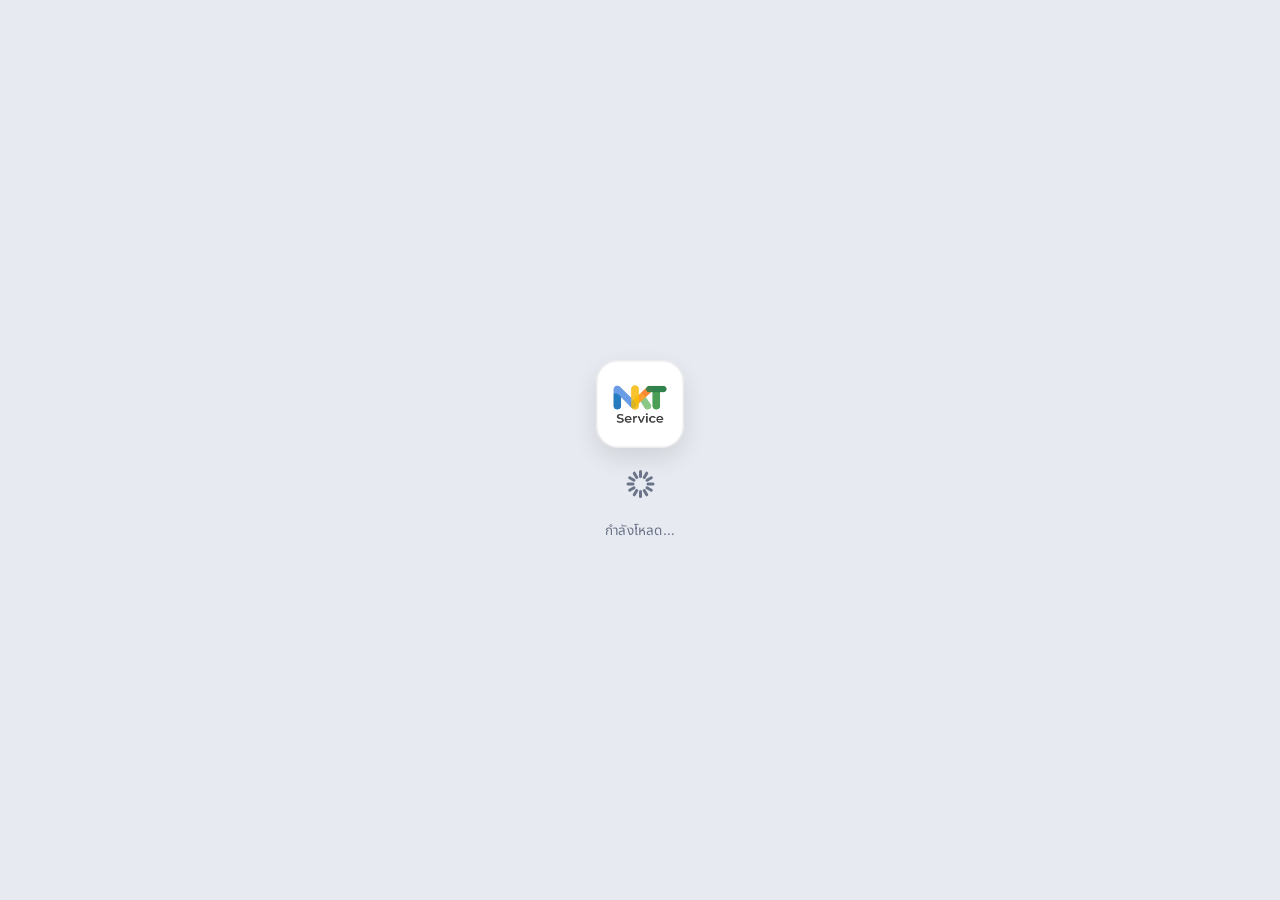
==== commit 8e978792: "Renewal cohort dropdown: always shown, offers cohorts up to 6 months ahead (13/02/2570 was not selec" ====
--- a/index.html
+++ b/index.html
@@ -3794,7 +3794,6 @@
     <script src="https://cdn.jsdelivr.net/npm/jsqr@1.4.0/dist/jsQR.min.js"></script>
     <!-- ลากสลับลำดับ (รองรับนิ้วบนมือถือ/ไอแพด) — ใช้กับการ์ดบัญชีธนาคาร ดู setupBankSortable() -->
     <script src="https://cdnjs.cloudflare.com/ajax/libs/Sortable/1.15.2/Sortable.min.js"></script>
-    <script src="supabase-client.js?v=20261030zt"></script>
 
     <!-- pdf.js (เรนเดอร์หน้าแรกของไฟล์ PDF เป็นภาพย่อในแฟ้มเอกสาร) — ตั้งแต่ pdf.js v5+ เหลือแต่ build แบบ
          ES module (.mjs) เท่านั้น ไม่มี UMD/global build แล้ว จึงต้อง import แล้วแปะเข้า window เอง -->
@@ -3804,7 +3803,7 @@
         window.pdfjsLib = pdfjsLib;
     </script>
 
-    <!-- Application Script -->
-    <script src="app.js?v=20261030zt"></script>
+    <!-- ตัวเปิดระบบ: หน้าล็อกอินใช้แค่ boot.js — supabase-client.js + app.js (เลข v เดียวกัน) โหลดหลังล็อกอินเท่านั้น -->
+    <script src="boot.js?v=20261030zt"></script>
 </body>
 </html>
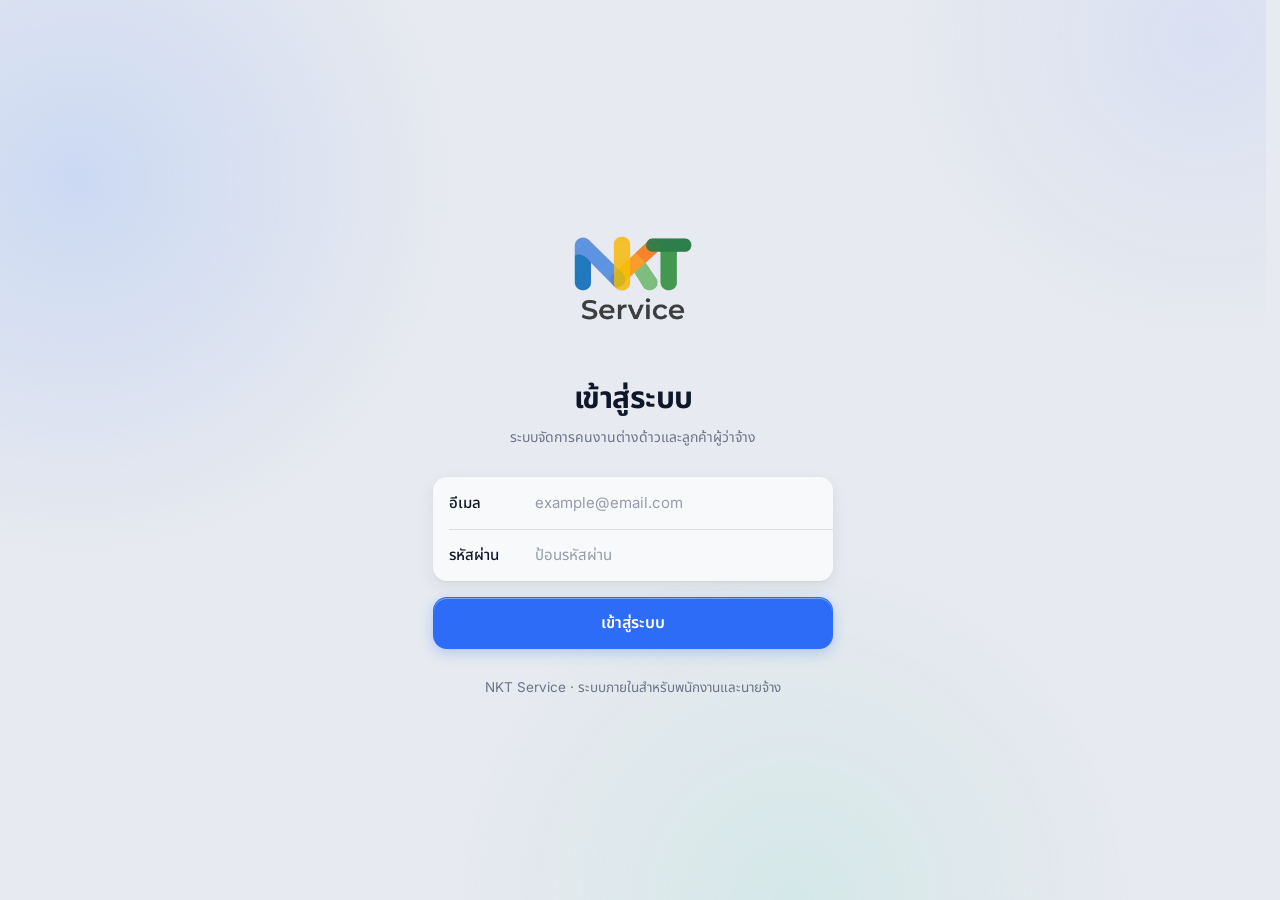
==== commit 419e0ff6: "Match page effects: renewal kind switch uses the standard sliding tab group; dashboard cohort bars g" ====
--- a/index.html
+++ b/index.html
@@ -15,7 +15,7 @@
         // ตั้งธีมก่อนโหลด CSS/หน้าเว็บ ไม่ให้จอสว่างแวบก่อนเปลี่ยนเป็นมืด — ดู setTheme() ใน app.js
         try { var t = localStorage.getItem("mw_theme"); if (t === "dark" || t === "pink") document.documentElement.setAttribute("data-theme", t); } catch (e) {}
     </script>
-    <link rel="stylesheet" href="styles.css?v=20261030zt">
+    <link rel="stylesheet" href="styles.css?v=20261030zu">
 </head>
 <body>
     <!-- หน้าโหลดตอนเปิดระบบ (แบบ iOS) — ซ่อนด้วย hideAppSplash() ใน app.js เมื่อบูตเสร็จ -->
@@ -865,9 +865,9 @@
                         <!-- งานต่ออายุ (owner 2026-10-20): ถึงรอบ / กำลังดำเนินการ / เสร็จแล้ว = ตาราง renewals (renderRenewalCases),
                              "ทั้งหมด (ตามกลุ่ม)" = รายการเดิมจัดกลุ่มตามวันหมดอายุ (renderRenewalGroups) -->
                         <!-- สวิตช์ใหญ่ ต่ออายุ | ขึ้นทะเบียน (owner 2026-10-30, แบบ A) — ขึ้นทะเบียน = renewalTab 'pool' (renderRegistrationPool) -->
-                        <div class="rn-kind-switch" role="tablist">
-                            <button type="button" class="rn-kind-btn" data-renewal-kind="renewal" onclick="switchRenewalKind('renewal')" title="งานต่ออายุใบอนุญาตทำงาน / ทำเล่ม">ต่ออายุ <span class="rn-count" id="rn-kind-count-renewal"></span></button>
-                            <button type="button" class="rn-kind-btn" data-renewal-kind="registration" onclick="switchRenewalKind('registration')" title="คนงานรอขึ้นทะเบียน และรอบ มติ ครม.">ขึ้นทะเบียน <span class="rn-count" id="reg-pool-count"></span></button>
+                        <div class="dashboard-tabs rn-kind-switch" role="tablist">
+                            <button type="button" class="btn btn-outline rn-kind-btn" data-renewal-kind="renewal" onclick="switchRenewalKind('renewal')" title="งานต่ออายุใบอนุญาตทำงาน / ทำเล่ม">ต่ออายุ <span class="rn-count" id="rn-kind-count-renewal"></span></button>
+                            <button type="button" class="btn btn-outline rn-kind-btn" data-renewal-kind="registration" onclick="switchRenewalKind('registration')" title="คนงานรอขึ้นทะเบียน และรอบ มติ ครม.">ขึ้นทะเบียน <span class="rn-count" id="reg-pool-count"></span></button>
                         </div>
                         <!-- แท็บย่อยของแท็บ "ตามวันหมดอายุ" (renewalSubTabsHtml) — แท็บอื่นวาดแท็บย่อยในกล่องรายการเอง ไม่มีแถบบนสุดแล้ว (owner 2026-10-30) -->
                         <div id="renewal-all-subtabs" class="renewal-all-only rn-all-subtabs"></div>
@@ -3794,6 +3794,7 @@
     <script src="https://cdn.jsdelivr.net/npm/jsqr@1.4.0/dist/jsQR.min.js"></script>
     <!-- ลากสลับลำดับ (รองรับนิ้วบนมือถือ/ไอแพด) — ใช้กับการ์ดบัญชีธนาคาร ดู setupBankSortable() -->
     <script src="https://cdnjs.cloudflare.com/ajax/libs/Sortable/1.15.2/Sortable.min.js"></script>
+    <script src="supabase-client.js?v=20261030zu"></script>
 
     <!-- pdf.js (เรนเดอร์หน้าแรกของไฟล์ PDF เป็นภาพย่อในแฟ้มเอกสาร) — ตั้งแต่ pdf.js v5+ เหลือแต่ build แบบ
          ES module (.mjs) เท่านั้น ไม่มี UMD/global build แล้ว จึงต้อง import แล้วแปะเข้า window เอง -->
@@ -3803,7 +3804,7 @@
         window.pdfjsLib = pdfjsLib;
     </script>
 
-    <!-- ตัวเปิดระบบ: หน้าล็อกอินใช้แค่ boot.js — supabase-client.js + app.js (เลข v เดียวกัน) โหลดหลังล็อกอินเท่านั้น -->
-    <script src="boot.js?v=20261030zt"></script>
+    <!-- Application Script -->
+    <script src="app.js?v=20261030zu"></script>
 </body>
 </html>
--- a/styles.css
+++ b/styles.css
@@ -6885,17 +6885,15 @@
 
 /* งานต่ออายุ (renderRenewalCases, owner 2026-10-20): แท็บ ถึงรอบ / กำลังทำ / เสร็จแล้ว + จุดขั้นตอน */
 .rn-all-subtabs { margin-bottom: 14px; }
-/* สวิตช์ใหญ่ ต่ออายุ | ขึ้นทะเบียน (owner 2026-10-30, แบบ A) */
-.rn-kind-switch { display: inline-flex; gap: 4px; padding: 4px; margin-bottom: 14px; border-radius: 999px; background-color: var(--dk-subtle, #e9ecf2); }
-.rn-kind-btn { min-width: 150px; min-height: 40px; padding: 0 22px; border: 0; border-radius: 999px; background: transparent; color: var(--text-muted); font: inherit; font-size: 15px; font-weight: 600; cursor: pointer; transition: background-color .2s, color .2s, box-shadow .2s; }
-.rn-kind-btn:hover { color: var(--text-dark); }
-.rn-kind-btn.is-on { background-color: var(--dk-card, #ffffff); color: var(--gold-primary); box-shadow: 0 1px 3px rgba(15, 23, 42, .12); }
+/* สวิตช์ ต่ออายุ | ขึ้นทะเบียน = แท็บกลุ่มมาตรฐาน (.dashboard-tabs + ตัวเลื่อน) แค่ใหญ่กว่าแท็บย่อย */
+.rn-kind-switch { margin-bottom: 14px; }
+.rn-kind-switch .rn-kind-btn { min-width: 150px; font-size: 15px; font-weight: 600; }
 /* ขึ้นทะเบียน › กำลังดำเนินการ: หัวข้อตามรอบ มติ ครม. */
 .reg-round-block + .reg-round-block { margin-top: 18px; }
 .reg-round-head { display: flex; flex-wrap: wrap; align-items: center; gap: 10px; padding: 10px 4px 6px; border-bottom: 1px solid var(--dk-line, #e2e8f0); margin-bottom: 8px; }
 .reg-round-head strong { font-size: 15.5px; }
 .reg-round-head .reg-del-round { margin-left: auto; }
-@media (max-width: 600px) { .rn-kind-btn { min-width: 0; flex: 1; } .rn-kind-switch { display: flex; } }
+@media (max-width: 600px) { .rn-kind-switch .rn-kind-btn { min-width: 0; flex: 1; } .rn-kind-switch { display: flex; } }
 .rn-count:empty { display: none; }
 .rn-count {
     display: inline-block;
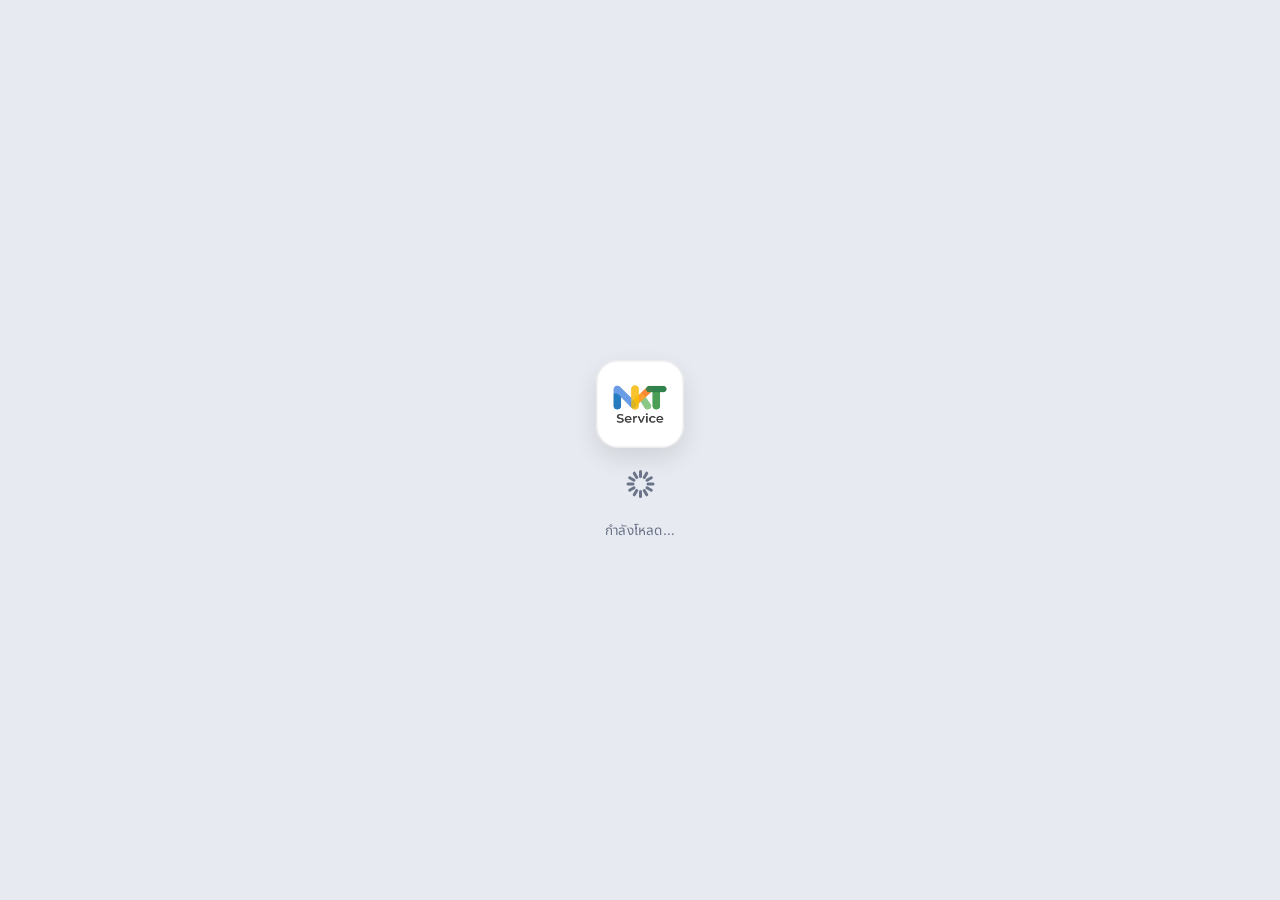
==== commit 28a5d435: "Match page effects: renewal kind switch uses the standard sliding tab group; dashboard cohort bars g" ====
--- a/index.html
+++ b/index.html
@@ -3794,7 +3794,6 @@
     <script src="https://cdn.jsdelivr.net/npm/jsqr@1.4.0/dist/jsQR.min.js"></script>
     <!-- ลากสลับลำดับ (รองรับนิ้วบนมือถือ/ไอแพด) — ใช้กับการ์ดบัญชีธนาคาร ดู setupBankSortable() -->
     <script src="https://cdnjs.cloudflare.com/ajax/libs/Sortable/1.15.2/Sortable.min.js"></script>
-    <script src="supabase-client.js?v=20261030zu"></script>
 
     <!-- pdf.js (เรนเดอร์หน้าแรกของไฟล์ PDF เป็นภาพย่อในแฟ้มเอกสาร) — ตั้งแต่ pdf.js v5+ เหลือแต่ build แบบ
          ES module (.mjs) เท่านั้น ไม่มี UMD/global build แล้ว จึงต้อง import แล้วแปะเข้า window เอง -->
@@ -3804,7 +3803,7 @@
         window.pdfjsLib = pdfjsLib;
     </script>
 
-    <!-- Application Script -->
-    <script src="app.js?v=20261030zu"></script>
+    <!-- ตัวเปิดระบบ: หน้าล็อกอินใช้แค่ boot.js — supabase-client.js + app.js (เลข v เดียวกัน) โหลดหลังล็อกอินเท่านั้น -->
+    <script src="boot.js?v=20261030zu"></script>
 </body>
 </html>
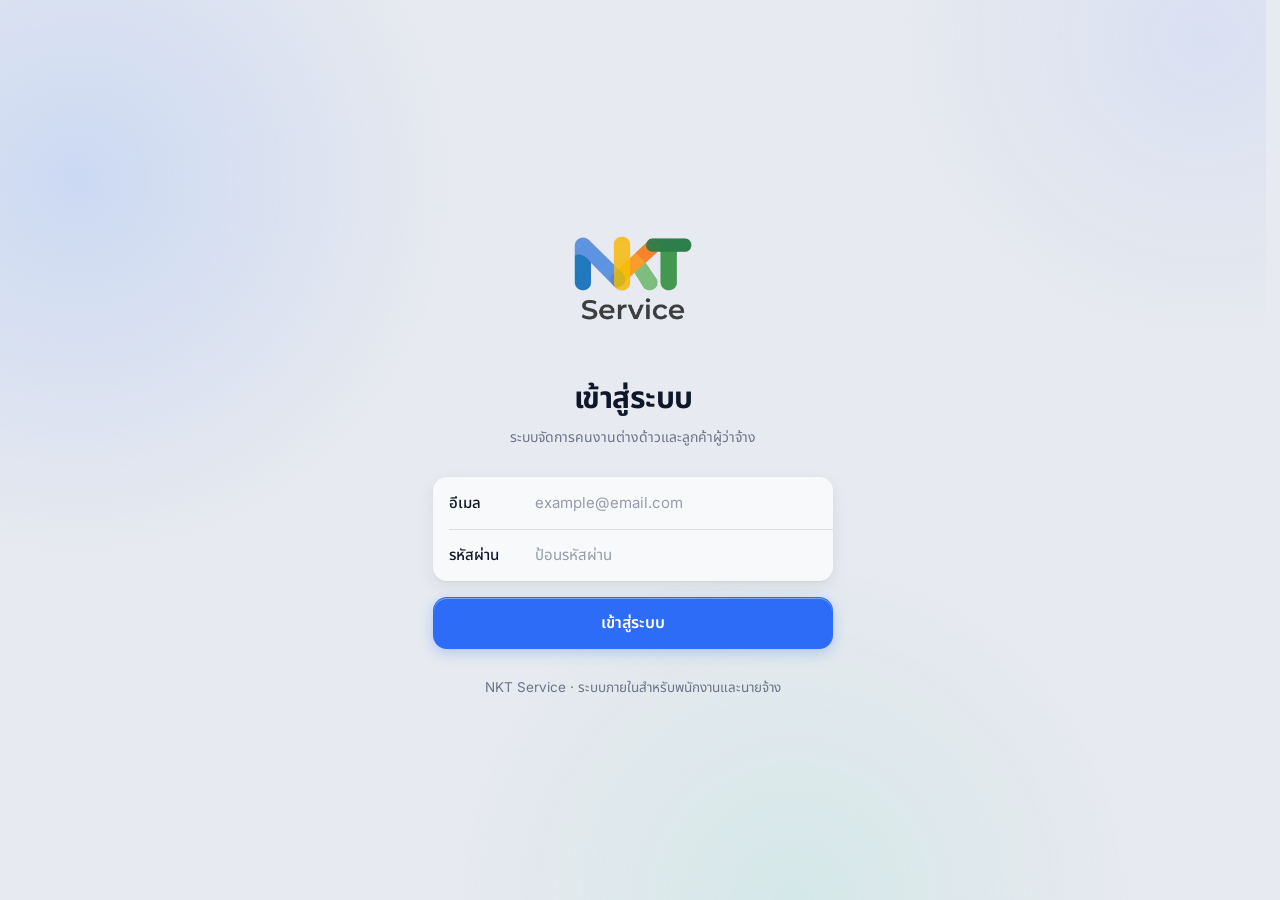
==== commit 26165714: "Renewal sub-tab switch behaves like registration: slide the thumb, then redraw (no whole-panel fade)" ====
--- a/index.html
+++ b/index.html
@@ -15,7 +15,7 @@
         // ตั้งธีมก่อนโหลด CSS/หน้าเว็บ ไม่ให้จอสว่างแวบก่อนเปลี่ยนเป็นมืด — ดู setTheme() ใน app.js
         try { var t = localStorage.getItem("mw_theme"); if (t === "dark" || t === "pink") document.documentElement.setAttribute("data-theme", t); } catch (e) {}
     </script>
-    <link rel="stylesheet" href="styles.css?v=20261030zu">
+    <link rel="stylesheet" href="styles.css?v=20261030zv">
 </head>
 <body>
     <!-- หน้าโหลดตอนเปิดระบบ (แบบ iOS) — ซ่อนด้วย hideAppSplash() ใน app.js เมื่อบูตเสร็จ -->
@@ -3794,6 +3794,7 @@
     <script src="https://cdn.jsdelivr.net/npm/jsqr@1.4.0/dist/jsQR.min.js"></script>
     <!-- ลากสลับลำดับ (รองรับนิ้วบนมือถือ/ไอแพด) — ใช้กับการ์ดบัญชีธนาคาร ดู setupBankSortable() -->
     <script src="https://cdnjs.cloudflare.com/ajax/libs/Sortable/1.15.2/Sortable.min.js"></script>
+    <script src="supabase-client.js?v=20261030zv"></script>
 
     <!-- pdf.js (เรนเดอร์หน้าแรกของไฟล์ PDF เป็นภาพย่อในแฟ้มเอกสาร) — ตั้งแต่ pdf.js v5+ เหลือแต่ build แบบ
          ES module (.mjs) เท่านั้น ไม่มี UMD/global build แล้ว จึงต้อง import แล้วแปะเข้า window เอง -->
@@ -3803,7 +3804,7 @@
         window.pdfjsLib = pdfjsLib;
     </script>
 
-    <!-- ตัวเปิดระบบ: หน้าล็อกอินใช้แค่ boot.js — supabase-client.js + app.js (เลข v เดียวกัน) โหลดหลังล็อกอินเท่านั้น -->
-    <script src="boot.js?v=20261030zu"></script>
+    <!-- Application Script -->
+    <script src="app.js?v=20261030zv"></script>
 </body>
 </html>
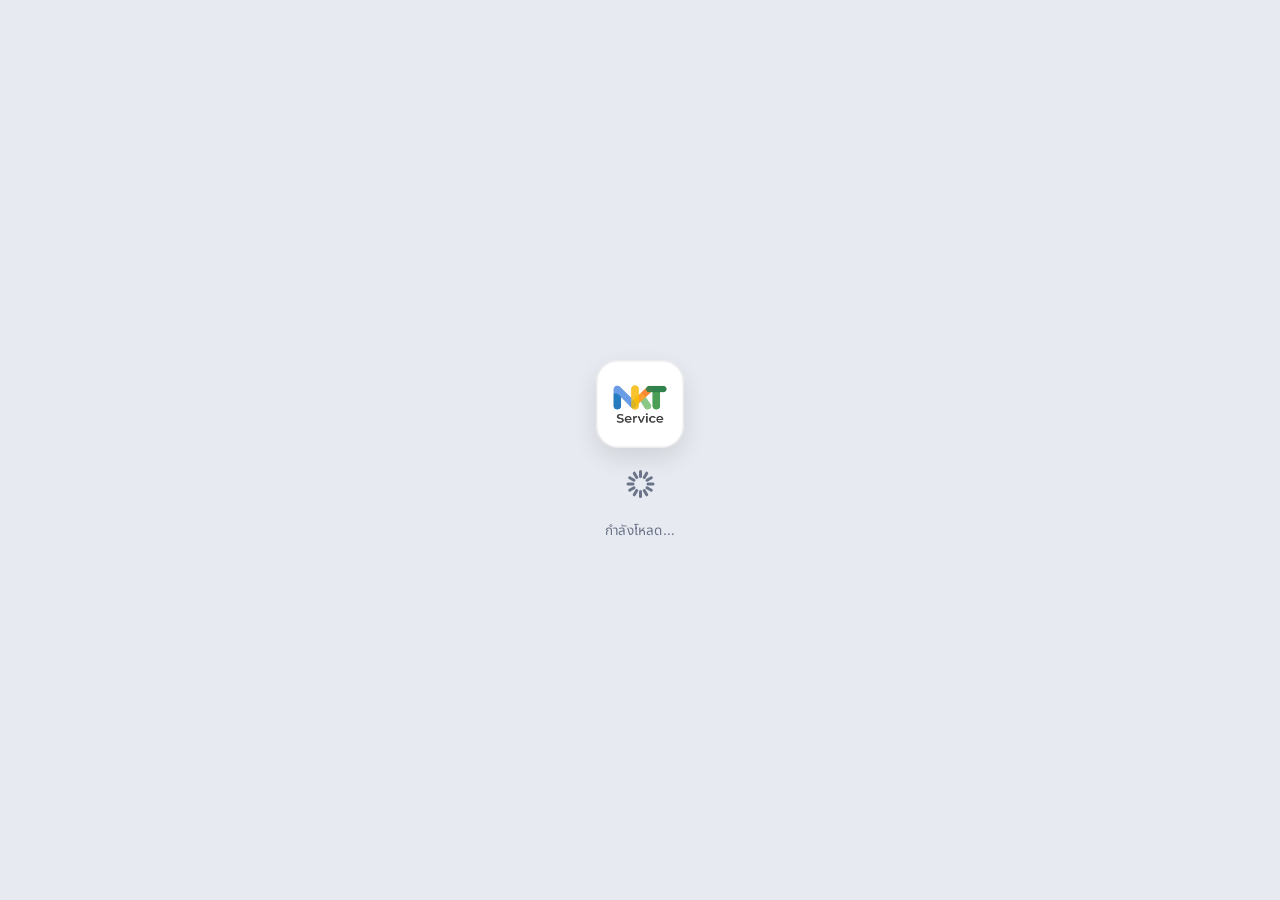
==== commit 523380ac: "Renewal sub-tab switch behaves like registration: slide the thumb, then redraw (no whole-panel fade)" ====
--- a/index.html
+++ b/index.html
@@ -3794,7 +3794,6 @@
     <script src="https://cdn.jsdelivr.net/npm/jsqr@1.4.0/dist/jsQR.min.js"></script>
     <!-- ลากสลับลำดับ (รองรับนิ้วบนมือถือ/ไอแพด) — ใช้กับการ์ดบัญชีธนาคาร ดู setupBankSortable() -->
     <script src="https://cdnjs.cloudflare.com/ajax/libs/Sortable/1.15.2/Sortable.min.js"></script>
-    <script src="supabase-client.js?v=20261030zv"></script>
 
     <!-- pdf.js (เรนเดอร์หน้าแรกของไฟล์ PDF เป็นภาพย่อในแฟ้มเอกสาร) — ตั้งแต่ pdf.js v5+ เหลือแต่ build แบบ
          ES module (.mjs) เท่านั้น ไม่มี UMD/global build แล้ว จึงต้อง import แล้วแปะเข้า window เอง -->
@@ -3804,7 +3803,7 @@
         window.pdfjsLib = pdfjsLib;
     </script>
 
-    <!-- Application Script -->
-    <script src="app.js?v=20261030zv"></script>
+    <!-- ตัวเปิดระบบ: หน้าล็อกอินใช้แค่ boot.js — supabase-client.js + app.js (เลข v เดียวกัน) โหลดหลังล็อกอินเท่านั้น -->
+    <script src="boot.js?v=20261030zv"></script>
 </body>
 </html>
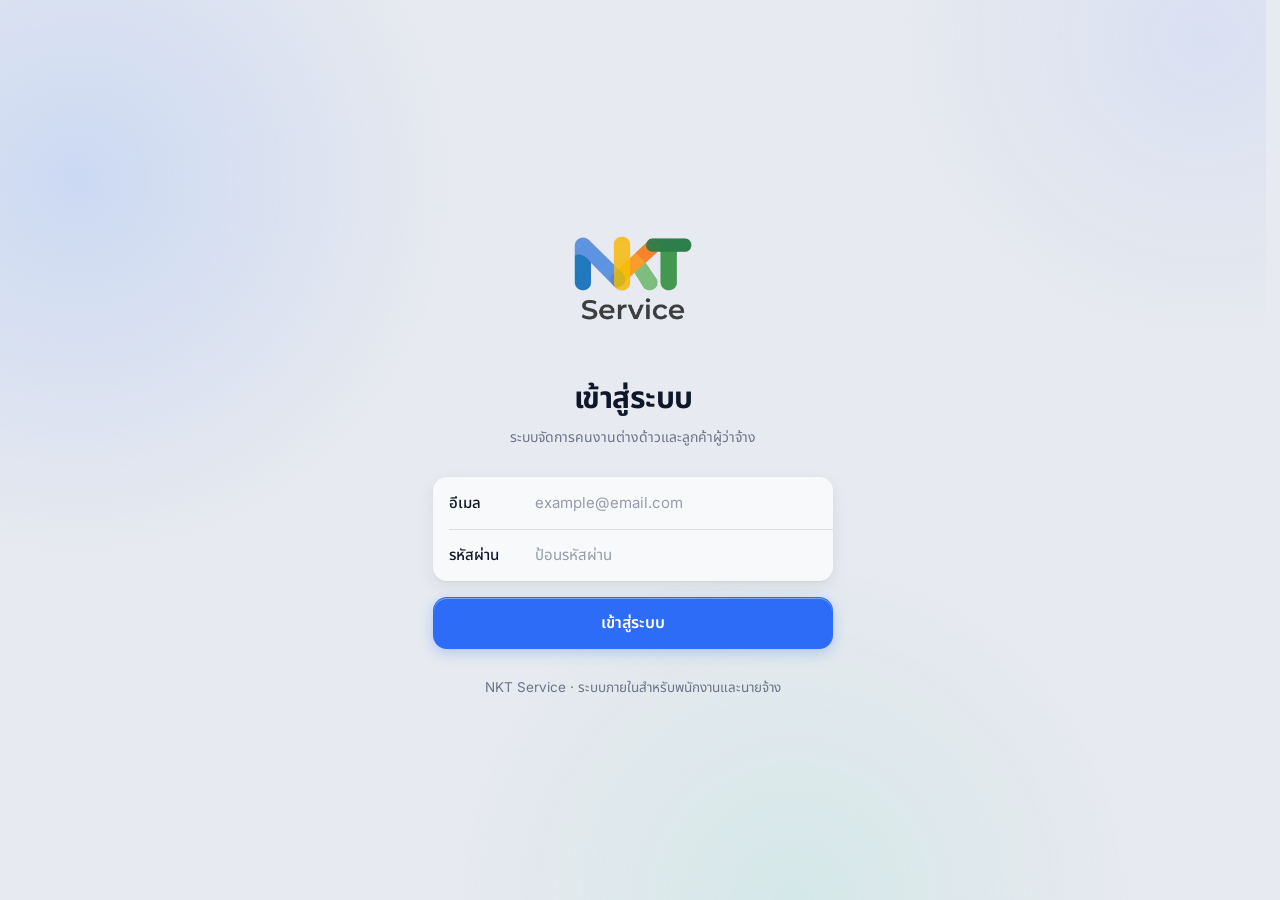
==== commit dfcdce67: "Remove unused code: old ตามวันหมดอายุ list + filters, unused renewal constants/CSS; count renewal du" ====
--- a/index.html
+++ b/index.html
@@ -15,7 +15,7 @@
         // ตั้งธีมก่อนโหลด CSS/หน้าเว็บ ไม่ให้จอสว่างแวบก่อนเปลี่ยนเป็นมืด — ดู setTheme() ใน app.js
         try { var t = localStorage.getItem("mw_theme"); if (t === "dark" || t === "pink") document.documentElement.setAttribute("data-theme", t); } catch (e) {}
     </script>
-    <link rel="stylesheet" href="styles.css?v=20261030zv">
+    <link rel="stylesheet" href="styles.css?v=20261030zw">
 </head>
 <body>
     <!-- หน้าโหลดตอนเปิดระบบ (แบบ iOS) — ซ่อนด้วย hideAppSplash() ใน app.js เมื่อบูตเสร็จ -->
@@ -869,49 +869,11 @@
                             <button type="button" class="btn btn-outline rn-kind-btn" data-renewal-kind="renewal" onclick="switchRenewalKind('renewal')" title="งานต่ออายุใบอนุญาตทำงาน / ทำเล่ม">ต่ออายุ <span class="rn-count" id="rn-kind-count-renewal"></span></button>
                             <button type="button" class="btn btn-outline rn-kind-btn" data-renewal-kind="registration" onclick="switchRenewalKind('registration')" title="คนงานรอขึ้นทะเบียน และรอบ มติ ครม.">ขึ้นทะเบียน <span class="rn-count" id="reg-pool-count"></span></button>
                         </div>
-                        <!-- แท็บย่อยของแท็บ "ตามวันหมดอายุ" (renewalSubTabsHtml) — แท็บอื่นวาดแท็บย่อยในกล่องรายการเอง ไม่มีแถบบนสุดแล้ว (owner 2026-10-30) -->
-                        <div id="renewal-all-subtabs" class="renewal-all-only rn-all-subtabs"></div>
-                        <p class="text-muted renewal-all-only" style="font-size: 13px; margin-bottom: 16px;">
-                            จัดกลุ่มคนงานที่ยังทำงานอยู่ตาม "วันหมดอายุใบอนุญาตทำงาน" ที่ตรงกันเป๊ะโดยอัตโนมัติ (ตั้งชื่อกลุ่มตามวันที่นั้น)
-                            — คนงานที่วันหมดอายุไม่ตรงกับใครเลยจะถูกจัดไว้ในกลุ่ม MOU — เรียงข้อมูลในแต่ละกลุ่มตามชื่อนายจ้าง
-                        </p>
                         <div class="table-actions">
                             <div class="search-box">
                                 <svg class="ios-glyph" xmlns="http://www.w3.org/2000/svg" viewBox="0 0 24 24" width="18" fill="none" stroke="currentColor" stroke-width="1.8" stroke-linecap="round" stroke-linejoin="round"><circle class="fl" cx="11" cy="11" r="6.5"/><path d="m20 20-4.4-4.4"/></svg>
                                 <input type="text" id="search-renewal" placeholder="ค้นหาชื่อ-นามสกุล, เลขคนงาน, พาสปอร์ต, ชื่อนายจ้าง..." oninput="renderRenewalGroups()">
                             </div>
-                            <!-- ตัวกรองหน้าต่ออายุ/ทำเล่ม — กรองคนงาน "ภายใน" แต่ละกลุ่ม (กลุ่มยังจัดจากคนงานทั้งหมด) ดู renderRenewalGroups() -->
-                            <div class="filter-box renewal-filters renewal-all-only">
-                                <select id="filter-renewal-nationality" onchange="renderRenewalGroups()">
-                                    <option value="">ทุกสัญชาติ</option>
-                                    <option value="Myanmar">เมียนมา (Myanmar)</option>
-                                    <option value="Cambodia">กัมพูชา (Cambodia)</option>
-                                    <option value="Laos">ลาว (Laos)</option>
-                                    <option value="Vietnam">เวียดนาม (Vietnam)</option>
-                                </select>
-                                <select id="filter-renewal-status" onchange="renderRenewalGroups()">
-                                    <option value="">สถานะใบอนุญาตทั้งหมด</option>
-                                    <option value="normal">ปกติ</option>
-                                    <option value="warning">ใกล้หมดอายุ (≤ 60 วัน)</option>
-                                    <option value="expired">หมดอายุแล้ว</option>
-                                </select>
-                                <select id="filter-renewal-book" onchange="renderRenewalGroups()">
-                                    <option value="">เล่มทั้งหมด</option>
-                                    <option value="has">มีเล่มแล้ว</option>
-                                    <option value="none">ยังไม่มีเล่ม</option>
-                                </select>
-                                <select id="filter-renewal-group" onchange="renderRenewalGroups()">
-                                    <option value="">ทุกกลุ่ม</option>
-                                    <option value="batch">เฉพาะกลุ่มมติ ครม.</option>
-                                    <option value="mou">เฉพาะกลุ่ม MOU</option>
-                                </select>
-                                <button type="button" class="btn btn-outline renewal-filter-clear hidden" id="btn-clear-renewal-filters" onclick="clearRenewalFilters()">ล้างตัวกรอง</button>
-                            </div>
-                            <!-- ฐานข้อมูลรอขึ้นทะเบียน (owner 2026-10-20): ปุ่มเข้าจากแท็บแรก → renewalTab 'pool' (renderRegistrationPool) -->
-                        </div>
-                        <p class="renewal-filter-summary hidden" id="renewal-filter-summary"></p>
-                        <div id="renewal-groups-container" class="renewal-all-only">
-                            <!-- Dynamic renewal groups -->
                         </div>
                         <div id="renewal-cases-container"></div>
                     </div>
@@ -3794,6 +3756,7 @@
     <script src="https://cdn.jsdelivr.net/npm/jsqr@1.4.0/dist/jsQR.min.js"></script>
     <!-- ลากสลับลำดับ (รองรับนิ้วบนมือถือ/ไอแพด) — ใช้กับการ์ดบัญชีธนาคาร ดู setupBankSortable() -->
     <script src="https://cdnjs.cloudflare.com/ajax/libs/Sortable/1.15.2/Sortable.min.js"></script>
+    <script src="supabase-client.js?v=20261030zw"></script>
 
     <!-- pdf.js (เรนเดอร์หน้าแรกของไฟล์ PDF เป็นภาพย่อในแฟ้มเอกสาร) — ตั้งแต่ pdf.js v5+ เหลือแต่ build แบบ
          ES module (.mjs) เท่านั้น ไม่มี UMD/global build แล้ว จึงต้อง import แล้วแปะเข้า window เอง -->
@@ -3803,7 +3766,7 @@
         window.pdfjsLib = pdfjsLib;
     </script>
 
-    <!-- ตัวเปิดระบบ: หน้าล็อกอินใช้แค่ boot.js — supabase-client.js + app.js (เลข v เดียวกัน) โหลดหลังล็อกอินเท่านั้น -->
-    <script src="boot.js?v=20261030zv"></script>
+    <!-- Application Script -->
+    <script src="app.js?v=20261030zw"></script>
 </body>
 </html>
--- a/styles.css
+++ b/styles.css
@@ -453,22 +453,6 @@
     letter-spacing: 0.01em;
 }
 
-/* ตัวกรองหน้าคนงานต่ออายุ/ทำเล่ม — ตัวกรองหลายตัว ให้ขึ้นบรรทัดใหม่ได้เมื่อจอแคบ */
-.renewal-filters {
-    flex-wrap: wrap;
-}
-
-.renewal-filter-clear {
-    white-space: nowrap;
-}
-
-.renewal-filter-summary {
-    margin: -6px 0 14px;
-    font-size: 13.5px;
-    font-weight: 600;
-    color: var(--gold-primary);
-}
-
 /* ป้าย "รอแจ้งเข้า" ใต้บรรทัดเพศ ในช่องชื่อคนงาน (ตารางคนงาน) */
 .worker-notify-badge {
     margin-top: 4px;
@@ -1534,7 +1518,7 @@
 }
 .table-actions > .btn-add,
 .table-actions > .action-buttons-group,
-.table-actions > .btn:last-child:not(.renewal-filter-clear) { margin-left: auto; }
+.table-actions > .btn:last-child { margin-left: auto; }
 
 /* กลุ่มปุ่มบนแถบเครื่องมือ — ปุ่มไม่ตัดคำแล้ว จอแคบให้ปุ่มขึ้นแถวใหม่แทนการล้นจอ */
 .action-buttons-group {
@@ -6884,7 +6868,6 @@
 .slip-qr-none { color: var(--dk-muted, #64748b); background-color: var(--dk-subtle, #f1f5f9); }
 
 /* งานต่ออายุ (renderRenewalCases, owner 2026-10-20): แท็บ ถึงรอบ / กำลังทำ / เสร็จแล้ว + จุดขั้นตอน */
-.rn-all-subtabs { margin-bottom: 14px; }
 /* สวิตช์ ต่ออายุ | ขึ้นทะเบียน = แท็บกลุ่มมาตรฐาน (.dashboard-tabs + ตัวเลื่อน) แค่ใหญ่กว่าแท็บย่อย */
 .rn-kind-switch { margin-bottom: 14px; }
 .rn-kind-switch .rn-kind-btn { min-width: 150px; font-size: 15px; font-weight: 600; }
@@ -7064,7 +7047,6 @@
 }
 
 /* ฐานข้อมูลรอขึ้นทะเบียน (owner 2026-10-20) */
-.reg-crumb { display: flex; flex-wrap: wrap; align-items: center; gap: 10px; padding: 14px 20px 0; font-size: 13.5px; }
 .reg-views { margin: 0 !important; }
 .reg-row {
     display: grid;
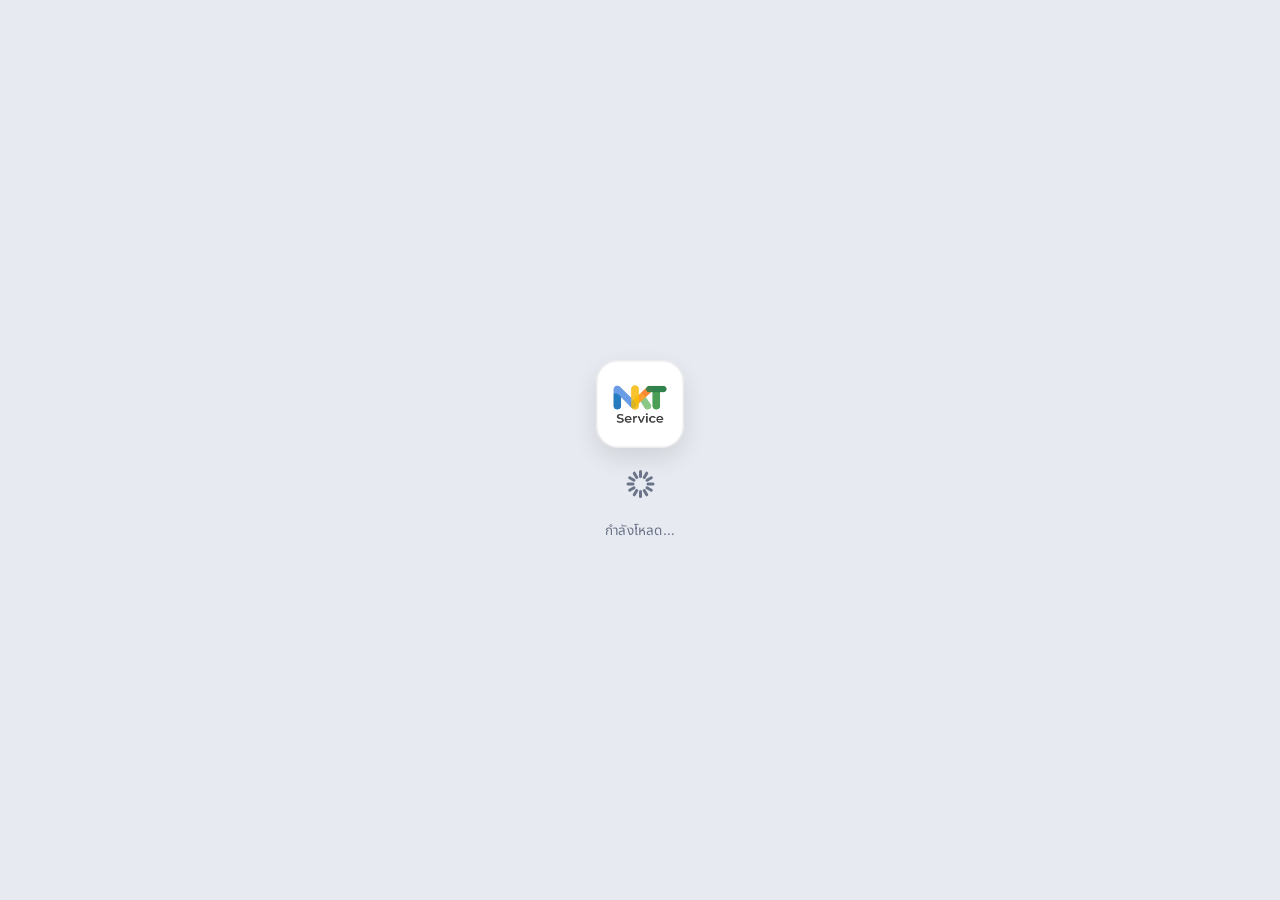
==== commit f986798f: "Remove unused code: old ตามวันหมดอายุ list + filters, unused renewal constants/CSS; count renewal du" ====
--- a/index.html
+++ b/index.html
@@ -3756,7 +3756,6 @@
     <script src="https://cdn.jsdelivr.net/npm/jsqr@1.4.0/dist/jsQR.min.js"></script>
     <!-- ลากสลับลำดับ (รองรับนิ้วบนมือถือ/ไอแพด) — ใช้กับการ์ดบัญชีธนาคาร ดู setupBankSortable() -->
     <script src="https://cdnjs.cloudflare.com/ajax/libs/Sortable/1.15.2/Sortable.min.js"></script>
-    <script src="supabase-client.js?v=20261030zw"></script>
 
     <!-- pdf.js (เรนเดอร์หน้าแรกของไฟล์ PDF เป็นภาพย่อในแฟ้มเอกสาร) — ตั้งแต่ pdf.js v5+ เหลือแต่ build แบบ
          ES module (.mjs) เท่านั้น ไม่มี UMD/global build แล้ว จึงต้อง import แล้วแปะเข้า window เอง -->
@@ -3766,7 +3765,7 @@
         window.pdfjsLib = pdfjsLib;
     </script>
 
-    <!-- Application Script -->
-    <script src="app.js?v=20261030zw"></script>
+    <!-- ตัวเปิดระบบ: หน้าล็อกอินใช้แค่ boot.js — supabase-client.js + app.js (เลข v เดียวกัน) โหลดหลังล็อกอินเท่านั้น -->
+    <script src="boot.js?v=20261030zw"></script>
 </body>
 </html>
